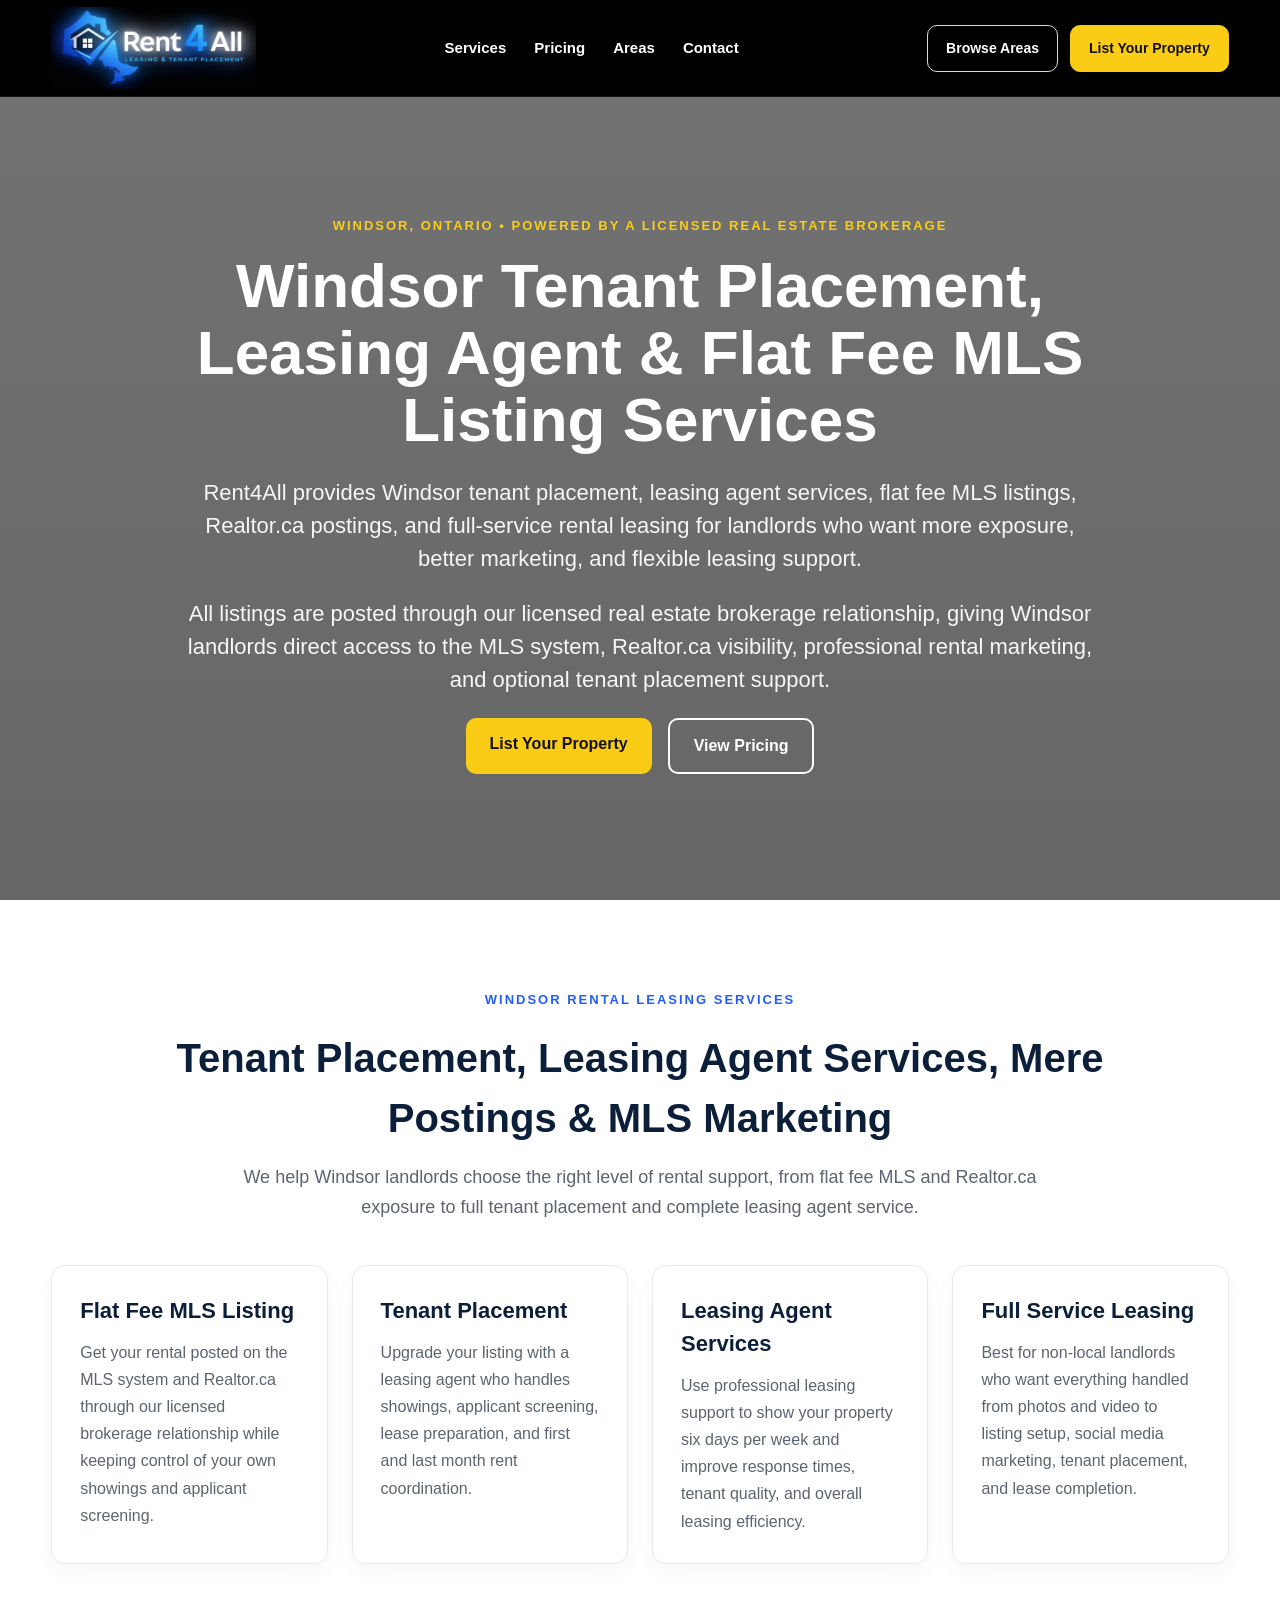
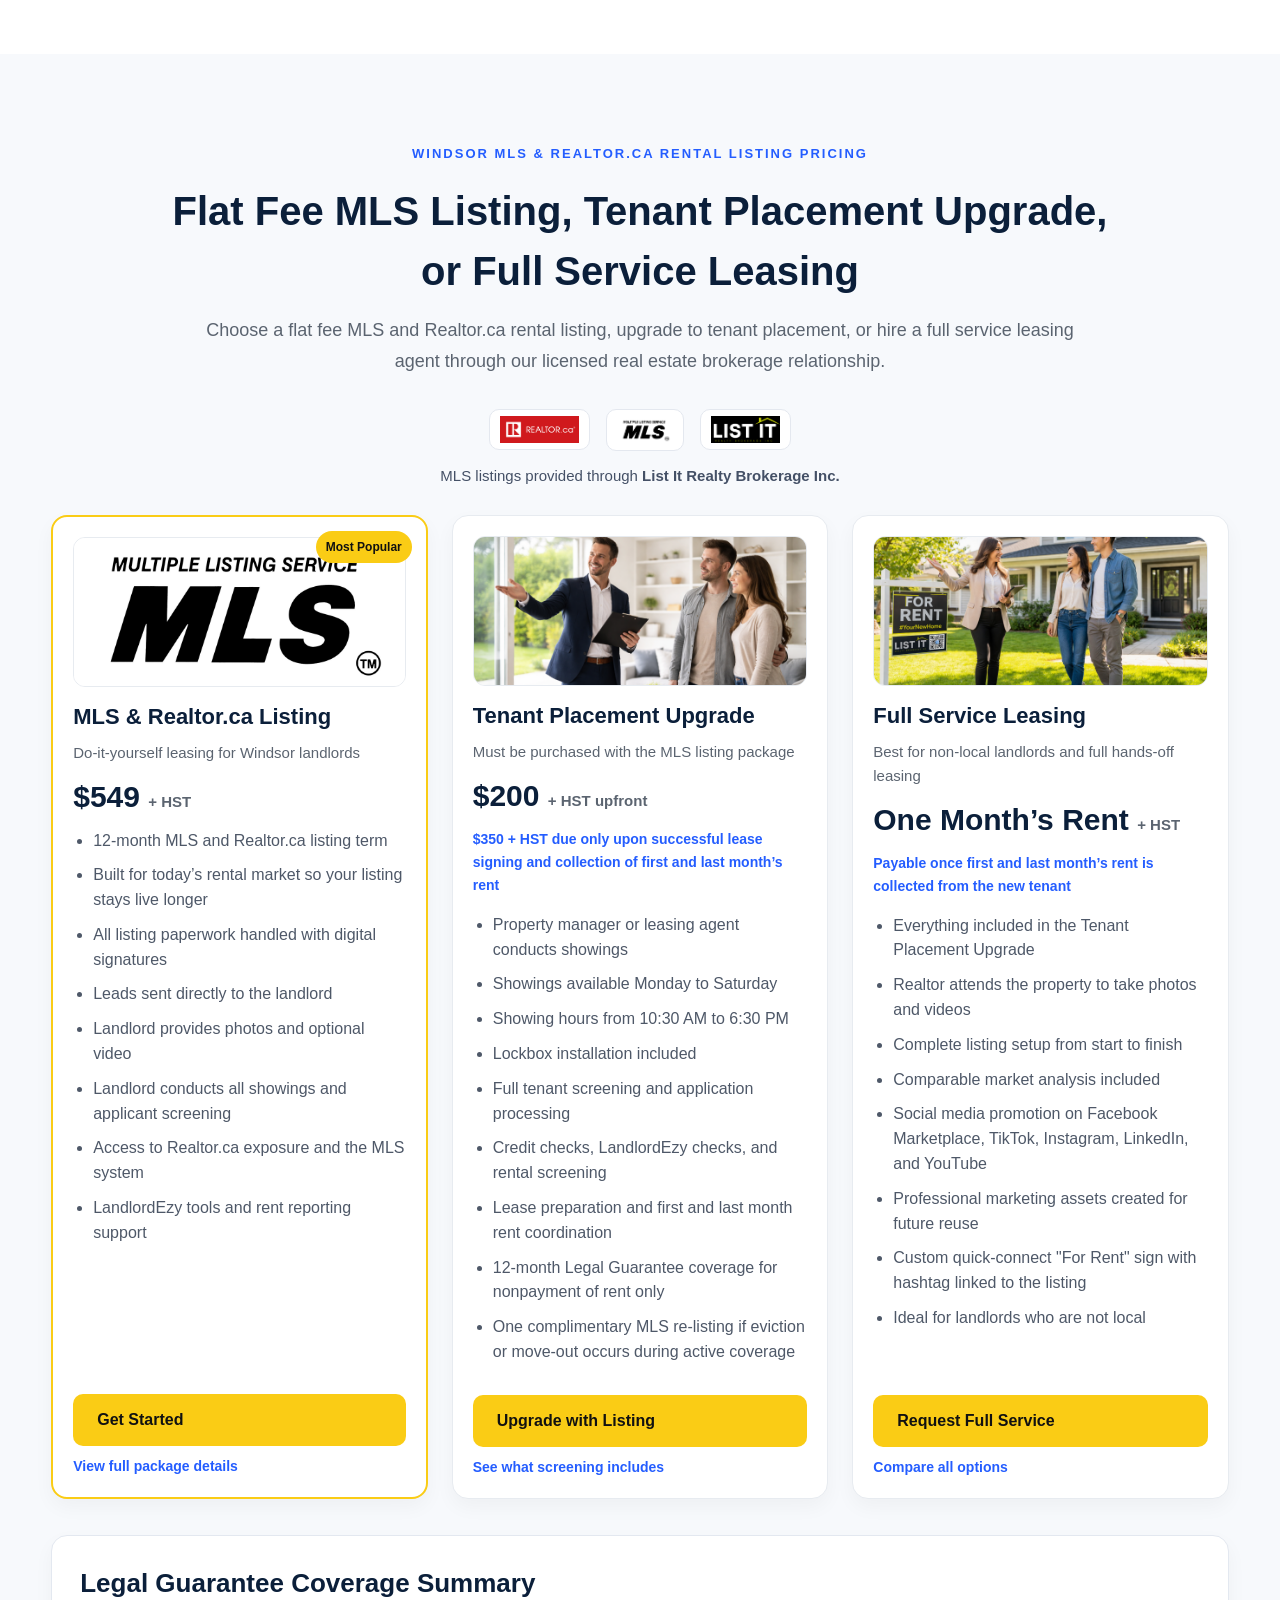
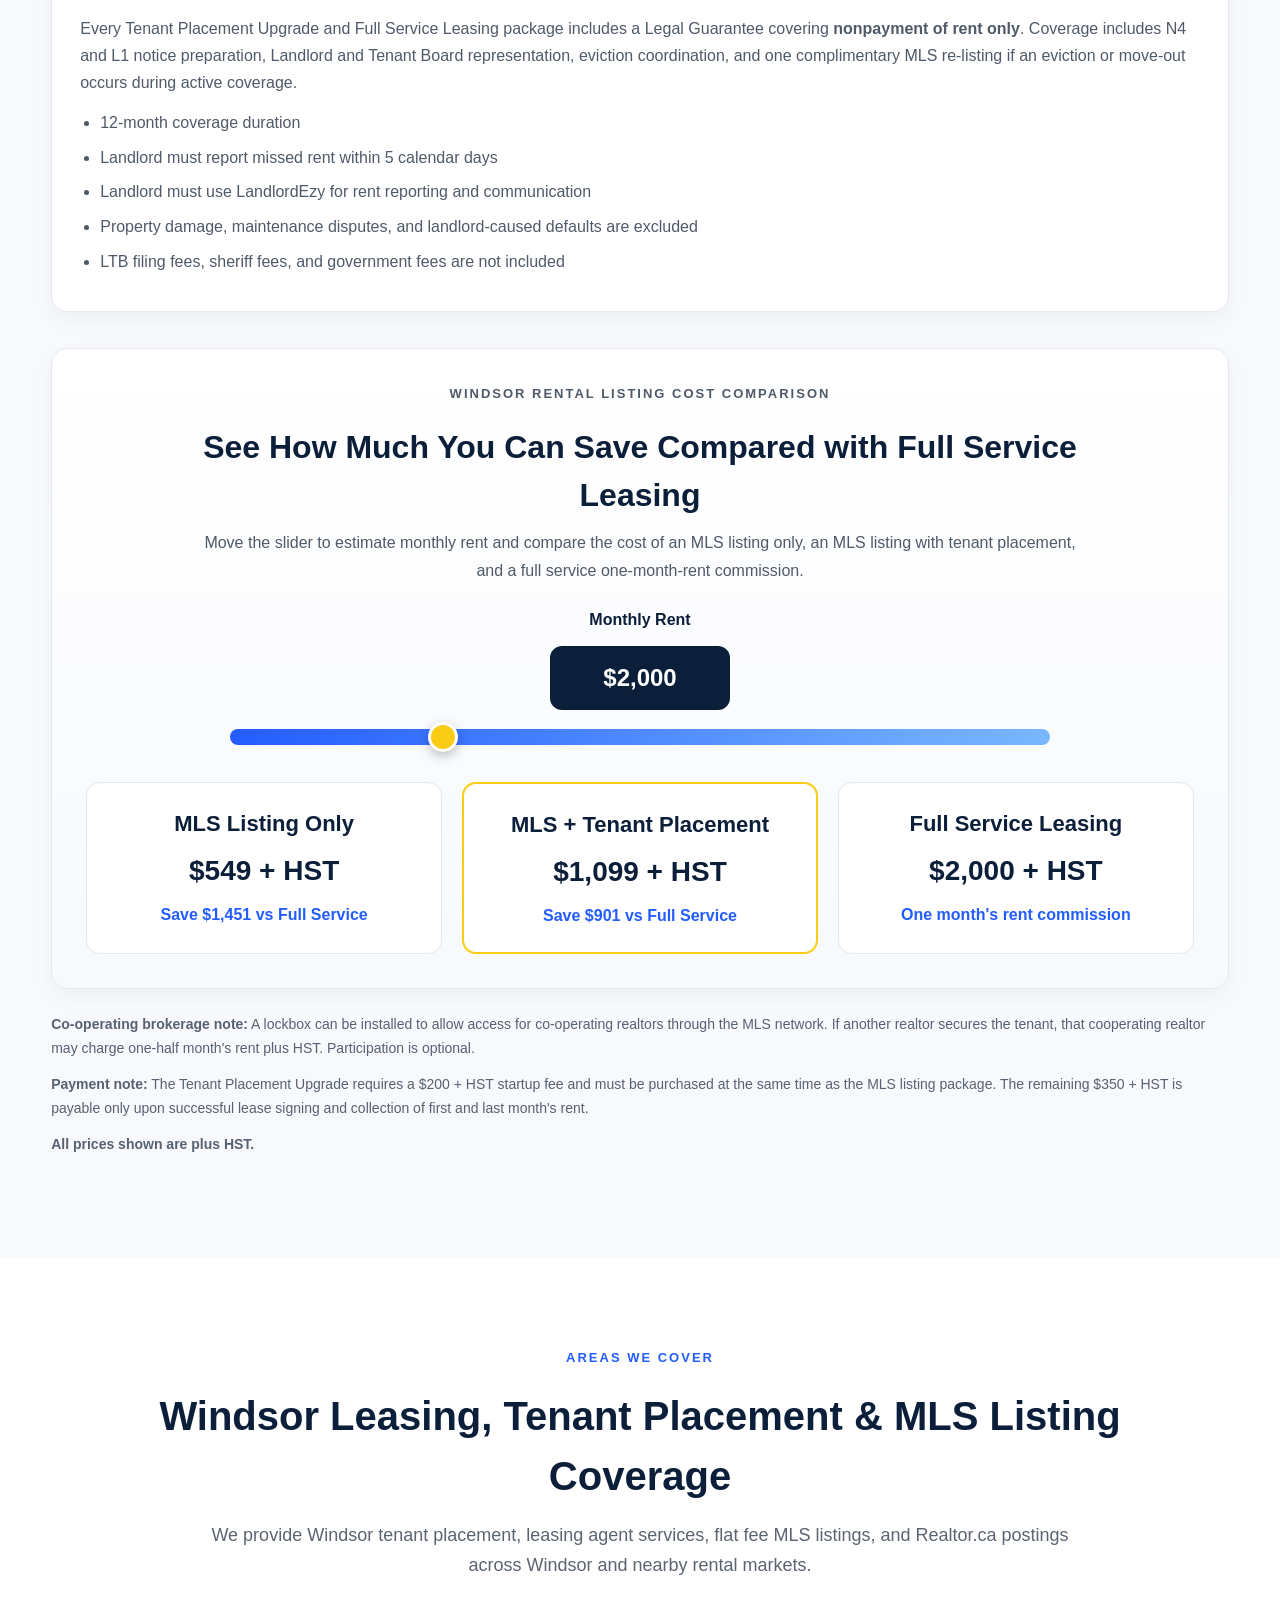
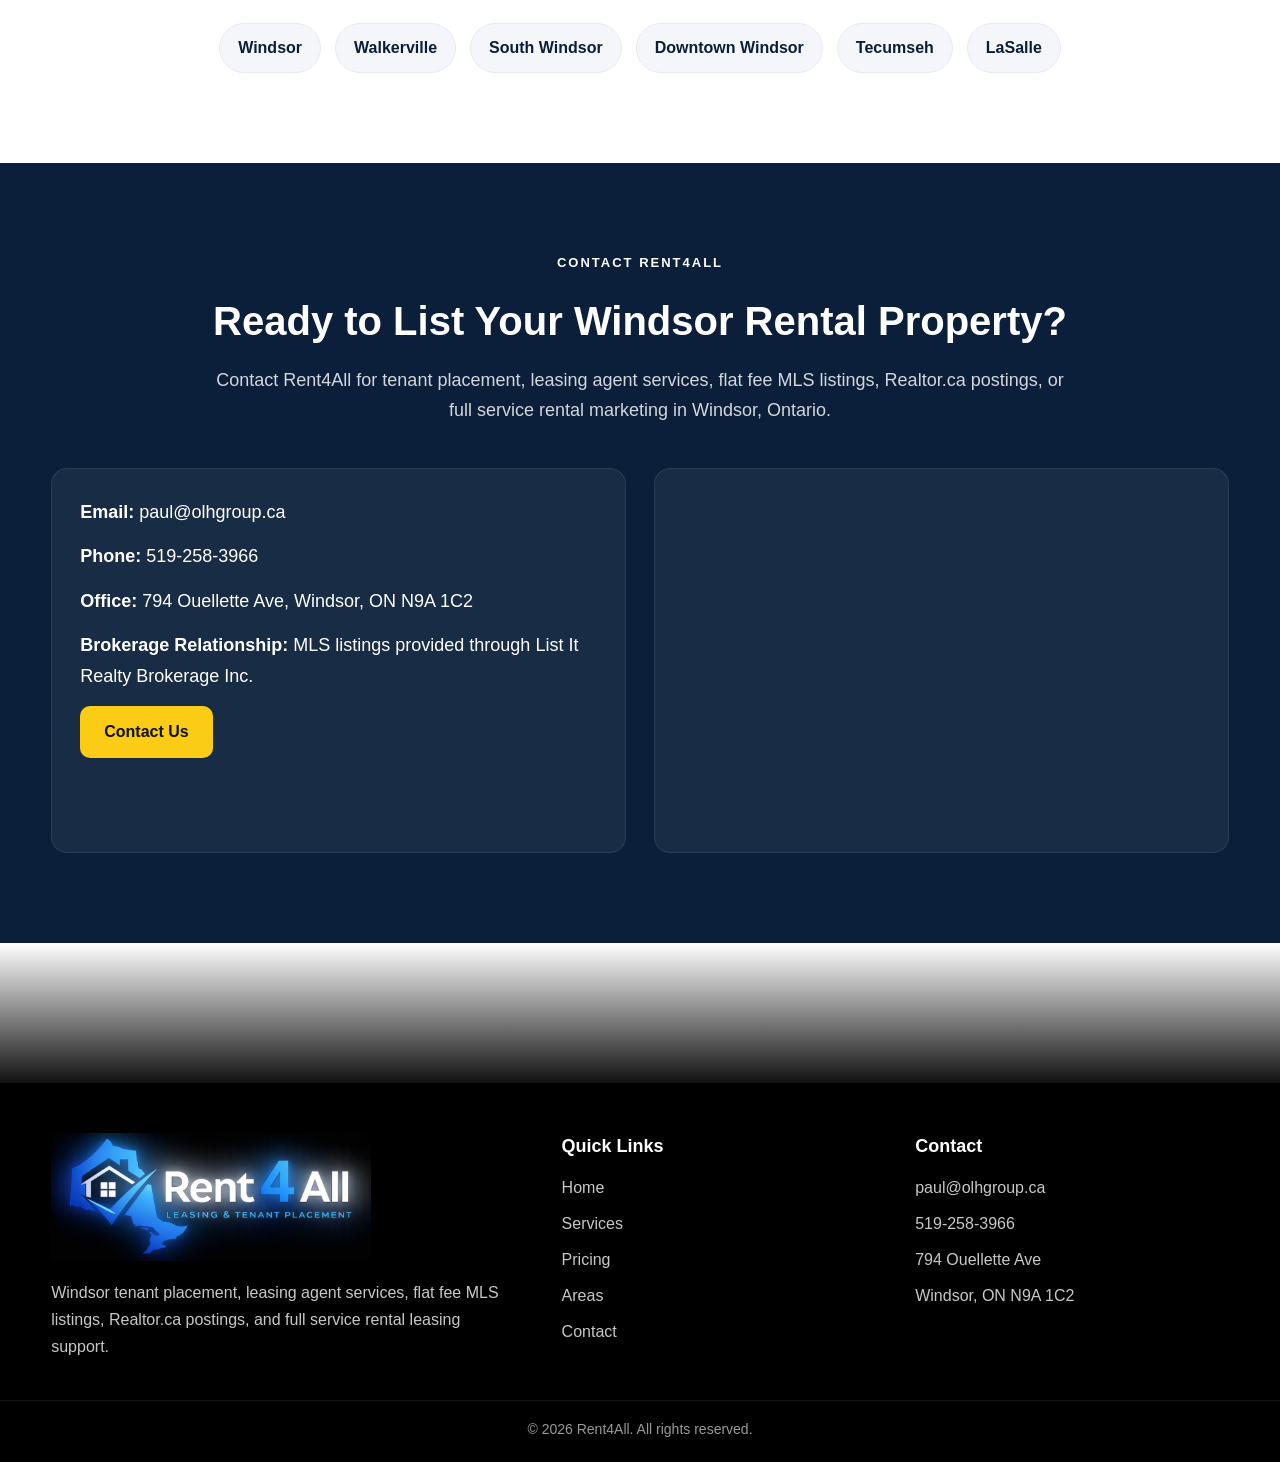
==== index.html @ 8304bcd3 "update entire site SEO and Schema" ====
<!DOCTYPE html>
<html lang="en">
<head>
  <!-- =========================
       PAGE HEAD / SEO
  ========================== -->
  <meta charset="UTF-8">
  <meta name="viewport" content="width=device-width, initial-scale=1.0">

  <title>Windsor Tenant Placement, Leasing Agent & Flat Fee MLS Listings | Rent4All</title>
  <meta name="description" content="Windsor tenant placement, leasing agent services, flat fee MLS listings, Realtor.ca postings, mere postings, and full-service rental leasing through a licensed real estate brokerage relationship.">
  <meta name="keywords" content="Windsor tenant placement, Windsor leasing agent, flat fee MLS listing Windsor, Realtor.ca posting Windsor, mere posting Windsor, Windsor rental listing service, MLS rental listing Windsor, tenant placement services Windsor, leasing services Windsor Ontario">
  <meta name="robots" content="index, follow">
  <meta name="author" content="Rent4All">
  <meta name="geo.region" content="CA-ON">
  <meta name="geo.placename" content="Windsor">
  <meta name="geo.position" content="42.3089;-83.0320">
  <meta name="ICBM" content="42.3089, -83.0320">
  <link rel="canonical" href="https://rent4all.ca/">

  <!-- =========================
       OPEN GRAPH
  ========================== -->
  <meta property="og:title" content="Windsor Tenant Placement, Leasing Agent & Flat Fee MLS Listings | Rent4All">
  <meta property="og:description" content="Flat fee MLS listings, Realtor.ca postings, tenant placement, mere postings, and full-service leasing support in Windsor, Ontario.">
  <meta property="og:type" content="website">
  <meta property="og:url" content="https://rent4all.ca/">
  <meta property="og:image" content="https://rent4all.ca/images/Rent4All-Tenant-Placement-Logo.png">

  <!-- =========================
       TWITTER
  ========================== -->
  <meta name="twitter:card" content="summary_large_image">
  <meta name="twitter:title" content="Windsor Tenant Placement, Leasing Agent & Flat Fee MLS Listings | Rent4All">
  <meta name="twitter:description" content="Windsor MLS listings, Realtor.ca postings, tenant placement, leasing agent services, and full-service rental marketing.">
  <meta name="twitter:image" content="https://rent4all.ca/images/Rent4All-Tenant-Placement-Logo.png">

  <!-- =========================
       SCHEMA / STRUCTURED DATA
  ========================== -->
  <script type="application/ld+json">
  {
    "@context": "https://schema.org",
    "@type": "RealEstateAgent",
    "name": "Rent4All",
    "url": "https://rent4all.ca/",
    "image": "https://rent4all.ca/images/Rent4All-Tenant-Placement-Logo.png",
    "telephone": "+1-519-258-3966",
    "description": "Rent4All provides Windsor tenant placement, leasing agent services, flat fee MLS listings, Realtor.ca postings, mere postings, and full-service leasing support through a licensed real estate brokerage relationship.",
    "address": {
      "@type": "PostalAddress",
      "streetAddress": "794 Ouellette Ave",
      "addressLocality": "Windsor",
      "addressRegion": "ON",
      "postalCode": "N9A 1C2",
      "addressCountry": "CA"
    },
    "areaServed": [
      { "@type": "City", "name": "Windsor" },
      { "@type": "City", "name": "Tecumseh" },
      { "@type": "City", "name": "LaSalle" }
    ],
    "parentOrganization": {
      "@type": "Organization",
      "name": "List It Realty Brokerage Inc."
    }
  }
  </script>

  <!-- =========================
       STYLESHEET
  ========================== -->
  <link rel="stylesheet" href="css/styles.css">
</head>
<body>

  <!-- =========================
       HEADER / NAVIGATION
  ========================== -->
  <header class="site-header" id="siteHeader">
    <div class="container header-inner">

      <!-- LOGO -->
      <a href="index.html" class="site-logo">
        <img src="images/Rent4All-Tenant-Placement-Logo.png" alt="Rent4All Windsor tenant placement and leasing agent services logo">
      </a>

      <!-- DESKTOP NAVIGATION -->
      <nav class="site-nav">
        <a href="#services">Services</a>
        <a href="#pricing">Pricing</a>
        <a href="#areas">Areas</a>
        <a href="#contact">Contact</a>
      </nav>

      <!-- HEADER BUTTONS -->
      <div class="header-actions">
        <a href="#areas" class="header-btn header-btn-outline">Browse Areas</a>
        <a href="#contact" class="header-btn header-btn-primary">List Your Property</a>
      </div>

      <!-- MOBILE MENU BUTTON -->
      <button class="mobile-menu-toggle" id="mobileMenuToggle" aria-label="Open menu" aria-expanded="false">
        <span></span>
        <span></span>
        <span></span>
      </button>
    </div>

    <!-- MOBILE MENU -->
    <div class="mobile-menu" id="mobileMenu">
      <a href="#services">Services</a>
      <a href="#pricing">Pricing</a>
      <a href="#areas">Areas</a>
      <a href="#contact">Contact</a>
      <a href="#areas" class="header-btn header-btn-outline">Browse Areas</a>
      <a href="#contact" class="header-btn header-btn-primary">List Your Property</a>
    </div>
  </header>

  <!-- =========================
       HERO SECTION
  ========================== -->
  <section class="hero" id="hero">
    <div class="hero-overlay">
      <div class="container hero-content fade-in">
        <p class="hero-eyebrow">Windsor, Ontario • Powered by a Licensed Real Estate Brokerage</p>

        <h1>Windsor Tenant Placement, Leasing Agent & Flat Fee MLS Listing Services</h1>

        <p class="hero-text">
          Rent4All provides Windsor tenant placement, leasing agent services, flat fee MLS listings, Realtor.ca postings, and full-service rental leasing for landlords who want more exposure, better marketing, and flexible leasing support.
        </p>

        <p class="hero-text">
          All listings are posted through our licensed real estate brokerage relationship, giving Windsor landlords direct access to the MLS system, Realtor.ca visibility, professional rental marketing, and optional tenant placement support.
        </p>

        <div class="hero-buttons">
          <a href="#contact" class="btn primary">List Your Property</a>
          <a href="#pricing" class="btn secondary">View Pricing</a>
        </div>
      </div>
    </div>
  </section>

  <!-- =========================
       SERVICES SECTION
  ========================== -->
  <section class="section fade-in" id="services">
    <div class="container">
      <div class="section-heading">
        <p class="section-eyebrow section-eyebrow-dark">Windsor Rental Leasing Services</p>
        <h2>Tenant Placement, Leasing Agent Services, Mere Postings & MLS Marketing</h2>
        <p class="section-intro">
          We help Windsor landlords choose the right level of rental support, from flat fee MLS and Realtor.ca exposure to full tenant placement and complete leasing agent service.
        </p>
      </div>

      <div class="services-grid">
        <div class="card">
          <h3>Flat Fee MLS Listing</h3>
          <p>
            Get your rental posted on the MLS system and Realtor.ca through our licensed brokerage relationship while keeping control of your own showings and applicant screening.
          </p>
        </div>

        <div class="card">
          <h3>Tenant Placement</h3>
          <p>
            Upgrade your listing with a leasing agent who handles showings, applicant screening, lease preparation, and first and last month rent coordination.
          </p>
        </div>

        <div class="card">
          <h3>Leasing Agent Services</h3>
          <p>
            Use professional leasing support to show your property six days per week and improve response times, tenant quality, and overall leasing efficiency.
          </p>
        </div>

        <div class="card">
          <h3>Full Service Leasing</h3>
          <p>
            Best for non-local landlords who want everything handled from photos and video to listing setup, social media marketing, tenant placement, and lease completion.
          </p>
        </div>
      </div>
    </div>
  </section>

  <!-- =========================
       PRICING SECTION
  ========================== -->
  <section class="section pricing-section fade-in" id="pricing">
    <div class="container">

      <div class="pricing-header">
        <p class="pricing-eyebrow pricing-eyebrow-blue">Windsor MLS & Realtor.ca Rental Listing Pricing</p>
        <h2>Flat Fee MLS Listing, Tenant Placement Upgrade, or Full Service Leasing</h2>
        <p class="section-intro pricing-intro">
          Choose a flat fee MLS and Realtor.ca rental listing, upgrade to tenant placement, or hire a full service leasing agent through our licensed real estate brokerage relationship.
        </p>
      </div>

      <div class="pricing-trust-logos">
        <img src="images/Tenant-Placement-Windsor-Realtor-Flat-Fee-Listing.png" alt="Realtor.ca logo for Windsor flat fee rental listing services">
        <img src="images/flat-fee-mls-listing-windsor.jpg" alt="MLS multiple listing service logo for Windsor rental listings">
        <img src="images/list-it-realty-brokerage-flat-fee-listing-windsor.png" alt="List It Realty Brokerage Inc logo for Windsor MLS rental listing services">
      </div>

      <div class="brokerage-note">
        MLS listings provided through <strong>List It Realty Brokerage Inc.</strong>
      </div>

      <div class="pricing-grid pricing-grid-3">

        <article class="pricing-card featured-card">
          <div class="pricing-badge">Most Popular</div>

          <div class="pricing-image-wrap">
            <img src="images/flat-fee-mls-listing-windsor.jpg" alt="Flat fee MLS and Realtor.ca listing services in Windsor Ontario" class="pricing-card-image">
          </div>

          <h3>MLS & Realtor.ca Listing</h3>
          <p class="pricing-subtitle">Do-it-yourself leasing for Windsor landlords</p>
          <p class="price">$549 <span>+ HST</span></p>

          <ul class="pricing-features">
            <li>12-month MLS and Realtor.ca listing term</li>
            <li>Built for today’s rental market so your listing stays live longer</li>
            <li>All listing paperwork handled with digital signatures</li>
            <li>Leads sent directly to the landlord</li>
            <li>Landlord provides photos and optional video</li>
            <li>Landlord conducts all showings and applicant screening</li>
            <li>Access to Realtor.ca exposure and the MLS system</li>
            <li>LandlordEzy tools and rent reporting support</li>
          </ul>

          <div class="pricing-card-footer">
            <a href="#contact" class="btn primary">Get Started</a>
            <a href="pricing-details.html" class="text-link">View full package details</a>
          </div>
        </article>

        <article class="pricing-card">
          <div class="pricing-image-wrap">
            <img src="images/tenant-placement-leasing-services-windsor.png" alt="Professional tenant placement and leasing services in Windsor Ontario" class="pricing-card-image">
          </div>

          <h3>Tenant Placement Upgrade</h3>
          <p class="pricing-subtitle">Must be purchased with the MLS listing package</p>
          <p class="price">$200 <span>+ HST upfront</span></p>
          <p class="pricing-payment-note">
            $350 + HST due only upon successful lease signing and collection of first and last month’s rent
          </p>

          <ul class="pricing-features">
            <li>Property manager or leasing agent conducts showings</li>
            <li>Showings available Monday to Saturday</li>
            <li>Showing hours from 10:30 AM to 6:30 PM</li>
            <li>Lockbox installation included</li>
            <li>Full tenant screening and application processing</li>
            <li>Credit checks, LandlordEzy checks, and rental screening</li>
            <li>Lease preparation and first and last month rent coordination</li>
            <li>12-month Legal Guarantee coverage for nonpayment of rent only</li>
            <li>One complimentary MLS re-listing if eviction or move-out occurs during active coverage</li>
          </ul>

          <div class="pricing-card-footer">
            <a href="#contact" class="btn primary">Upgrade with Listing</a>
            <a href="pricing-details.html" class="text-link">See what screening includes</a>
          </div>
        </article>

        <article class="pricing-card">
          <div class="pricing-image-wrap">
            <img src="images/tenant-placement-leasing-services-windsor-ontario.png" alt="Full service leasing agent showing a rental property in Windsor Ontario" class="pricing-card-image">
          </div>

          <h3>Full Service Leasing</h3>
          <p class="pricing-subtitle">Best for non-local landlords and full hands-off leasing</p>
          <p class="price">One Month’s Rent <span>+ HST</span></p>
          <p class="pricing-payment-note">
            Payable once first and last month’s rent is collected from the new tenant
          </p>

          <ul class="pricing-features">
            <li>Everything included in the Tenant Placement Upgrade</li>
            <li>Realtor attends the property to take photos and videos</li>
            <li>Complete listing setup from start to finish</li>
            <li>Comparable market analysis included</li>
            <li>Social media promotion on Facebook Marketplace, TikTok, Instagram, LinkedIn, and YouTube</li>
            <li>Professional marketing assets created for future reuse</li>
            <li>Custom quick-connect "For Rent" sign with hashtag linked to the listing</li>
            <li>Ideal for landlords who are not local</li>
          </ul>

          <div class="pricing-card-footer">
            <a href="#contact" class="btn primary">Request Full Service</a>
            <a href="pricing-details.html" class="text-link">Compare all options</a>
          </div>
        </article>
      </div>

      <div class="legal-guarantee-box">
        <h3>Legal Guarantee Coverage Summary</h3>
        <p>
          Every Tenant Placement Upgrade and Full Service Leasing package includes a Legal Guarantee covering
          <strong>nonpayment of rent only</strong>. Coverage includes N4 and L1 notice preparation, Landlord and Tenant Board representation, eviction coordination, and one complimentary MLS re-listing if an eviction or move-out occurs during active coverage.
        </p>

        <ul class="legal-guarantee-list">
          <li>12-month coverage duration</li>
          <li>Landlord must report missed rent within 5 calendar days</li>
          <li>Landlord must use LandlordEzy for rent reporting and communication</li>
          <li>Property damage, maintenance disputes, and landlord-caused defaults are excluded</li>
          <li>LTB filing fees, sheriff fees, and government fees are not included</li>
        </ul>
      </div>

      <div class="savings-calculator">
        <div class="savings-header">
          <p class="pricing-eyebrow pricing-eyebrow-blue">Windsor Rental Listing Cost Comparison</p>
          <h3>See How Much You Can Save Compared with Full Service Leasing</h3>
          <p>
            Move the slider to estimate monthly rent and compare the cost of an MLS listing only,
            an MLS listing with tenant placement, and a full service one-month-rent commission.
          </p>
        </div>

        <div class="slider-wrap">
          <label for="rentSlider">Monthly Rent</label>
          <div class="rent-display" id="rentDisplay">$2,000</div>
          <input type="range" id="rentSlider" min="1000" max="5000" step="100" value="2000">
        </div>

        <div class="savings-results">
          <div class="savings-box">
            <h4>MLS Listing Only</h4>
            <p class="savings-cost" id="mlsOnlyCost">$549 + HST</p>
            <p class="savings-save" id="mlsOnlySave">Save $1,451 vs Full Service</p>
          </div>

          <div class="savings-box highlight">
            <h4>MLS + Tenant Placement</h4>
            <p class="savings-cost" id="mlsTenantCost">$1,099 + HST</p>
            <p class="savings-save" id="mlsTenantSave">Save $901 vs Full Service</p>
          </div>

          <div class="savings-box">
            <h4>Full Service Leasing</h4>
            <p class="savings-cost" id="fullServiceCost">$2,000 + HST</p>
            <p class="savings-save">One month's rent commission</p>
          </div>
        </div>
      </div>

      <div class="pricing-disclosures">
        <p>
          <strong>Co-operating brokerage note:</strong> A lockbox can be installed to allow access for co-operating realtors through the MLS network. If another realtor secures the tenant, that cooperating realtor may charge one-half month's rent plus HST. Participation is optional.
        </p>
        <p>
          <strong>Payment note:</strong> The Tenant Placement Upgrade requires a $200 + HST startup fee and must be purchased at the same time as the MLS listing package. The remaining $350 + HST is payable only upon successful lease signing and collection of first and last month's rent.
        </p>
        <p><strong>All prices shown are plus HST.</strong></p>
      </div>
    </div>
  </section>

  <!-- =========================
       AREAS SECTION
  ========================== -->
  <section class="section fade-in" id="areas">
    <div class="container">
      <div class="section-heading">
        <p class="section-eyebrow section-eyebrow-dark">Areas We Cover</p>
        <h2>Windsor Leasing, Tenant Placement & MLS Listing Coverage</h2>
        <p class="section-intro">
          We provide Windsor tenant placement, leasing agent services, flat fee MLS listings, and Realtor.ca postings across Windsor and nearby rental markets.
        </p>
      </div>

      <div class="areas-list">
        <span>Windsor</span>
        <span>Walkerville</span>
        <span>South Windsor</span>
        <span>Downtown Windsor</span>
        <span>Tecumseh</span>
        <span>LaSalle</span>
      </div>
    </div>
  </section>

  <!-- =========================
       CONTACT SECTION
  ========================== -->
  <section class="section contact-section fade-in" id="contact">
    <div class="container">
      <div class="section-heading section-heading-light">
        <p class="section-eyebrow">Contact Rent4All</p>
        <h2>Ready to List Your Windsor Rental Property?</h2>
        <p class="section-intro">
          Contact Rent4All for tenant placement, leasing agent services, flat fee MLS listings, Realtor.ca postings, or full service rental marketing in Windsor, Ontario.
        </p>
      </div>

      <div class="contact-grid">
        <div class="contact-box">
          <p><strong>Email:</strong> <a href="mailto:paul@olhgroup.ca">paul@olhgroup.ca</a></p>
          <p><strong>Phone:</strong> <a href="tel:5192583966">519-258-3966</a></p>
          <p><strong>Office:</strong> 794 Ouellette Ave, Windsor, ON N9A 1C2</p>
          <p><strong>Brokerage Relationship:</strong> MLS listings provided through List It Realty Brokerage Inc.</p>
          <a href="mailto:paul@olhgroup.ca" class="btn primary">Contact Us</a>
        </div>

        <div class="map-box">
          <iframe
            src="https://www.google.com/maps?q=794+Ouellette+Ave+Windsor+ON+N9A+1C2&output=embed"
            width="100%"
            height="320"
            style="border:0;"
            allowfullscreen=""
            loading="lazy"
            referrerpolicy="no-referrer-when-downgrade"
            title="Rent4All office map - 794 Ouellette Ave Windsor Ontario">
          </iframe>
        </div>
      </div>
    </div>
  </section>

  <!-- =========================
       FOOTER FADE TRANSITION
  ========================== -->
  <section class="footer-fade"></section>

  <!-- =========================
       FOOTER
  ========================== -->
  <footer class="site-footer">
    <div class="container footer-inner">
      <div class="footer-brand">
        <img src="images/Rent4All-Tenant-Placement-Logo.png" alt="Rent4All Windsor tenant placement and leasing services logo" class="footer-logo">
        <p class="footer-tagline">
          Windsor tenant placement, leasing agent services, flat fee MLS listings, Realtor.ca postings, and full service rental leasing support.
        </p>
      </div>

      <div class="footer-links">
        <h3>Quick Links</h3>
        <a href="#hero">Home</a>
        <a href="#services">Services</a>
        <a href="#pricing">Pricing</a>
        <a href="#areas">Areas</a>
        <a href="#contact">Contact</a>
      </div>

      <div class="footer-contact">
        <h3>Contact</h3>
        <p><a href="mailto:paul@olhgroup.ca">paul@olhgroup.ca</a></p>
        <p><a href="tel:5192583966">519-258-3966</a></p>
        <p>794 Ouellette Ave</p>
        <p>Windsor, ON N9A 1C2</p>
      </div>
    </div>

    <div class="footer-bottom">
      <p>© 2026 Rent4All. All rights reserved.</p>
    </div>
  </footer>

  <!-- =========================
       JAVASCRIPT
  ========================== -->
  <script src="js/script.js"></script>
</body>
</html>
---- css/styles.css ----
/* =========================
   RESET
========================== */
* {
  margin: 0;
  padding: 0;
  box-sizing: border-box;
}

/* =========================
   BASE
========================== */
html {
  scroll-behavior: smooth;
}

body {
  font-family: Arial, sans-serif;
  color: #0b1f3a;
  background: #ffffff;
  line-height: 1.5;
}

img {
  max-width: 100%;
  display: block;
}

a {
  text-decoration: none;
}

.container {
  width: 92%;
  max-width: 1200px;
  margin: 0 auto;
}

/* =========================
   HEADER / NAVIGATION
========================== */
.site-header {
  position: fixed;
  top: 0;
  left: 0;
  width: 100%;
  z-index: 1000;
  background: #000000;
  border-bottom: 1px solid rgba(255, 255, 255, 0.08);
  transition: all 0.3s ease;
}

.site-header.scrolled {
  background: #000000;
}

.header-inner {
  display: flex;
  align-items: center;
  justify-content: space-between;
  min-height: 96px;
  gap: 24px;
}

.site-logo img {
  height: 82px;
  width: auto;
}

.site-nav {
  display: flex;
  align-items: center;
  gap: 28px;
}

.site-nav a {
  color: #ffffff;
  font-size: 15px;
  font-weight: 600;
  transition: color 0.3s ease;
}

.site-nav a:hover {
  color: #facc15;
}

.header-actions {
  display: flex;
  align-items: center;
  gap: 12px;
}

.header-btn {
  padding: 12px 18px;
  border-radius: 10px;
  font-size: 14px;
  font-weight: 700;
  transition: all 0.3s ease;
  display: inline-flex;
  align-items: center;
  justify-content: center;
}

.header-btn-outline {
  border: 1.5px solid rgba(255, 255, 255, 0.85);
  color: #ffffff;
  background: transparent;
}

.header-btn-outline:hover {
  background: rgba(255, 255, 255, 0.12);
}

.header-btn-primary {
  background: #facc15;
  color: #111111;
  border: 1.5px solid #facc15;
}

.header-btn-primary:hover {
  background: #eab308;
  border-color: #eab308;
}

.mobile-menu-toggle {
  display: none;
  background: none;
  border: none;
  cursor: pointer;
}

.mobile-menu-toggle span {
  display: block;
  width: 26px;
  height: 3px;
  background: #ffffff;
  margin: 5px 0;
  border-radius: 2px;
  transition: all 0.3s ease;
}

.mobile-menu {
  display: none;
  flex-direction: column;
  gap: 16px;
  padding: 0 4% 24px;
  background: rgba(0, 0, 0, 0.98);
  box-shadow: 0 12px 24px rgba(0, 0, 0, 0.25);
}

.mobile-menu a {
  color: #ffffff;
  font-weight: 600;
}

.mobile-menu.active {
  display: flex;
}

/* =========================
   HERO SECTION
========================== */
.hero {
  min-height: 100vh;
  background:
    linear-gradient(rgba(0, 0, 0, 0.55), rgba(0, 0, 0, 0.60)),
    url('../images/windsor-property-management-hero.jpg');
  background-size: cover;
  background-position: center;
  background-repeat: no-repeat;
  display: flex;
  align-items: center;
  justify-content: center;
}

.hero-overlay {
  width: 100%;
  text-align: center;
  color: #ffffff;
  padding: 180px 20px 90px;
}

.hero-content {
  max-width: 1000px;
  margin: 0 auto;
}

.hero-eyebrow,
.section-eyebrow,
.pricing-eyebrow {
  text-transform: uppercase;
  letter-spacing: 2px;
  font-size: 13px;
  font-weight: 700;
  margin-bottom: 18px;
}

.hero-eyebrow {
  color: #facc15;
}

.section-eyebrow-dark {
  color: #245dff;
}

.pricing-eyebrow-blue {
  color: #245dff;
}

.hero-content h1 {
  font-size: 62px;
  line-height: 1.08;
  margin-bottom: 22px;
  font-weight: 800;
}

.hero-text {
  font-size: 22px;
  max-width: 920px;
  margin: 0 auto 22px;
  color: rgba(255, 255, 255, 0.94);
}

.hero-buttons {
  display: flex;
  gap: 16px;
  justify-content: center;
  flex-wrap: wrap;
  margin-top: 20px;
}

.btn {
  padding: 14px 24px;
  border-radius: 10px;
  font-size: 16px;
  font-weight: 700;
  transition: all 0.3s ease;
  display: inline-block;
}

.btn.primary {
  background: #facc15;
  color: #111111;
}

.btn.primary:hover {
  background: #eab308;
}

.btn.secondary {
  background: transparent;
  border: 2px solid #ffffff;
  color: #ffffff;
}

.btn.secondary:hover {
  background: rgba(255, 255, 255, 0.12);
}

/* =========================
   GENERAL SECTIONS
========================== */
.section {
  padding: 90px 0;
}

.section-heading {
  text-align: center;
  max-width: 980px;
  margin: 0 auto 42px;
}

.section-heading-light h2,
.section-heading-light .section-intro,
.section-heading-light .section-eyebrow {
  color: #ffffff;
}

.section h2 {
  text-align: center;
  font-size: 40px;
  margin-bottom: 14px;
}

.section-intro {
  text-align: center;
  max-width: 860px;
  margin: 0 auto;
  color: #5b6470;
  font-size: 18px;
  line-height: 1.7;
}

/* =========================
   SERVICES SECTION
========================== */
.services-grid {
  display: grid;
  grid-template-columns: repeat(4, 1fr);
  gap: 24px;
}

.card {
  background: #ffffff;
  border: 1px solid #e7ebf0;
  border-radius: 14px;
  padding: 28px;
  box-shadow: 0 8px 20px rgba(0, 0, 0, 0.04);
  transition: transform 0.3s ease, box-shadow 0.3s ease;
}

.card:hover {
  transform: translateY(-4px);
  box-shadow: 0 14px 28px rgba(0, 0, 0, 0.08);
}

.card h3 {
  font-size: 22px;
  margin-bottom: 12px;
}

.card p {
  color: #5b6470;
  line-height: 1.7;
}

/* =========================
   PRICING SECTION
========================== */
.pricing-section {
  background: #f7f9fc;
}

.pricing-header {
  text-align: center;
  max-width: 980px;
  margin: 0 auto 32px;
}

.pricing-intro {
  max-width: 900px;
  margin: 0 auto;
}

.pricing-trust-logos {
  display: flex;
  justify-content: center;
  align-items: center;
  gap: 16px;
  flex-wrap: wrap;
  margin: 0 auto 14px;
}

.pricing-trust-logos img {
  max-height: 42px;
  width: auto;
  max-width: 160px;
  object-fit: contain;
  background: #ffffff;
  border-radius: 10px;
  padding: 6px 10px;
  border: 1px solid #e4e8ef;
}

.brokerage-note {
  text-align: center;
  margin-bottom: 28px;
  color: #445066;
  font-size: 15px;
}

.pricing-grid {
  display: grid;
  gap: 24px;
}

.pricing-grid-3 {
  grid-template-columns: repeat(3, 1fr);
  align-items: stretch;
}

.pricing-card {
  background: #ffffff;
  border: 1px solid #e7ebf0;
  border-radius: 16px;
  padding: 20px;
  box-shadow: 0 8px 20px rgba(0, 0, 0, 0.04);
  display: flex;
  flex-direction: column;
  position: relative;
  transition: transform 0.3s ease, box-shadow 0.3s ease;
}

.pricing-card:hover {
  transform: translateY(-4px);
  box-shadow: 0 14px 28px rgba(0, 0, 0, 0.08);
}

.featured-card {
  border: 2px solid #facc15;
}

.pricing-badge {
  position: absolute;
  top: 14px;
  right: 14px;
  background: #facc15;
  color: #111111;
  font-size: 12px;
  font-weight: 800;
  padding: 7px 10px;
  border-radius: 999px;
  z-index: 2;
}

.pricing-image-wrap {
  width: 100%;
  height: 150px;
  overflow: hidden;
  border-radius: 12px;
  background: #f7f9fc;
  border: 1px solid #e7ebf0;
  margin-bottom: 16px;
}

.pricing-card-image {
  width: 100%;
  height: 100%;
  object-fit: cover;
}

.pricing-card h3 {
  font-size: 22px;
  line-height: 1.25;
  margin-bottom: 10px;
  color: #0b1f3a;
}

.pricing-subtitle {
  color: #5b6470;
  font-size: 15px;
  margin-bottom: 14px;
  line-height: 1.6;
}

.price {
  font-size: 30px;
  line-height: 1.2;
  font-weight: 800;
  color: #0b1f3a;
  margin-bottom: 14px;
}

.price span {
  font-size: 15px;
  font-weight: 600;
  color: #5b6470;
}

.pricing-payment-note {
  color: #245dff;
  font-size: 14px;
  line-height: 1.65;
  margin-bottom: 16px;
  font-weight: 600;
}

.pricing-features {
  padding-left: 20px;
  margin-bottom: 20px;
}

.pricing-features li {
  margin-bottom: 10px;
  color: #4e5868;
  line-height: 1.55;
}

.pricing-card-footer {
  margin-top: auto;
  display: flex;
  flex-direction: column;
  gap: 10px;
}

.text-link {
  font-size: 14px;
  font-weight: 700;
  color: #245dff;
}

.text-link:hover {
  color: #0b1f3a;
}

.legal-guarantee-box {
  margin-top: 36px;
  background: #ffffff;
  border: 1px solid #e3e8f0;
  border-radius: 16px;
  padding: 28px;
  box-shadow: 0 8px 20px rgba(0, 0, 0, 0.04);
}

.legal-guarantee-box h3 {
  font-size: 26px;
  margin-bottom: 12px;
  color: #0b1f3a;
}

.legal-guarantee-box p {
  color: #4f5a69;
  line-height: 1.7;
  margin-bottom: 14px;
}

.legal-guarantee-list {
  padding-left: 20px;
}

.legal-guarantee-list li {
  margin-bottom: 9px;
  color: #4f5a69;
  line-height: 1.6;
}

.savings-calculator {
  margin-top: 36px;
  background: linear-gradient(180deg, #ffffff 0%, #f7f9fc 100%);
  border: 1px solid #e3e8f0;
  border-radius: 16px;
  padding: 34px;
  box-shadow: 0 8px 20px rgba(0, 0, 0, 0.04);
}

.savings-header {
  text-align: center;
  max-width: 900px;
  margin: 0 auto 24px;
}

.savings-header h3 {
  font-size: 32px;
  margin-bottom: 10px;
  color: #0b1f3a;
}

.savings-header p {
  color: #4f5a69;
  line-height: 1.7;
}

.slider-wrap {
  max-width: 820px;
  margin: 0 auto 30px;
  text-align: center;
}

.slider-wrap label {
  display: block;
  font-size: 16px;
  font-weight: 800;
  margin-bottom: 14px;
  color: #0b1f3a;
}

.rent-display {
  display: inline-block;
  min-width: 180px;
  text-align: center;
  background: #0b1f3a;
  color: #ffffff;
  padding: 14px 18px;
  border-radius: 12px;
  font-weight: 800;
  font-size: 24px;
  margin-bottom: 18px;
}

#rentSlider {
  -webkit-appearance: none;
  appearance: none;
  width: 100%;
  height: 16px;
  border-radius: 999px;
  background: linear-gradient(to right, #245dff 0%, #79b7ff 100%);
  outline: none;
  cursor: pointer;
}

#rentSlider::-webkit-slider-thumb {
  -webkit-appearance: none;
  appearance: none;
  width: 30px;
  height: 30px;
  border-radius: 50%;
  background: #facc15;
  border: 3px solid #ffffff;
  box-shadow: 0 4px 12px rgba(0, 0, 0, 0.25);
  cursor: pointer;
}

#rentSlider::-moz-range-thumb {
  width: 30px;
  height: 30px;
  border-radius: 50%;
  background: #facc15;
  border: 3px solid #ffffff;
  box-shadow: 0 4px 12px rgba(0, 0, 0, 0.25);
  cursor: pointer;
}

.savings-results {
  display: grid;
  grid-template-columns: repeat(3, 1fr);
  gap: 20px;
}

.savings-box {
  background: #ffffff;
  border: 1px solid #e3e8f0;
  border-radius: 14px;
  padding: 24px;
  text-align: center;
}

.savings-box.highlight {
  border: 2px solid #facc15;
}

.savings-box h4 {
  font-size: 22px;
  margin-bottom: 10px;
  color: #0b1f3a;
}

.savings-cost {
  font-size: 28px;
  font-weight: 800;
  color: #0b1f3a;
  margin-bottom: 10px;
}

.savings-save {
  color: #245dff;
  font-weight: 700;
  line-height: 1.6;
}

.pricing-disclosures {
  margin-top: 24px;
  font-size: 14px;
  color: #576172;
  line-height: 1.7;
}

.pricing-disclosures p {
  margin-bottom: 12px;
}

/* =========================
   AREAS SECTION
========================== */
.areas-list {
  display: flex;
  flex-wrap: wrap;
  justify-content: center;
  gap: 14px;
}

.areas-list span {
  background: #f4f6f9;
  border: 1px solid #e7ebf0;
  padding: 12px 18px;
  border-radius: 999px;
  font-weight: 600;
}

/* =========================
   CONTACT SECTION
========================== */
.contact-section {
  background: #0b1f3a;
  color: #ffffff;
}

.contact-section .section-intro {
  color: rgba(255, 255, 255, 0.82);
}

.contact-grid {
  display: grid;
  grid-template-columns: 1fr 1fr;
  gap: 28px;
  align-items: stretch;
  margin-top: 36px;
}

.contact-box,
.map-box {
  background: rgba(255, 255, 255, 0.06);
  border: 1px solid rgba(255, 255, 255, 0.08);
  border-radius: 16px;
  padding: 28px;
}

.contact-box p {
  font-size: 18px;
  margin-bottom: 14px;
  line-height: 1.7;
}

.contact-box a {
  color: inherit;
}

.map-box iframe {
  width: 100%;
  height: 100%;
  min-height: 320px;
  border-radius: 12px;
}

/* =========================
   FOOTER FADE
========================== */
.footer-fade {
  height: 140px;
  background: linear-gradient(to bottom, #ffffff 0%, #111111 100%);
}

/* =========================
   FOOTER
========================== */
.site-footer {
  background: #000000;
  color: #ffffff;
  padding: 50px 0 0;
}

.footer-inner {
  display: grid;
  grid-template-columns: 1.5fr 1fr 1fr;
  gap: 40px;
  align-items: start;
}

.footer-brand {
  max-width: 460px;
}

.footer-logo {
  width: 320px;
  max-width: 100%;
  height: auto;
  margin-bottom: 18px;
}

.footer-tagline {
  color: rgba(255, 255, 255, 0.78);
  font-size: 16px;
  line-height: 1.7;
}

.footer-links h3,
.footer-contact h3 {
  font-size: 18px;
  margin-bottom: 16px;
  color: #ffffff;
}

.footer-links a,
.footer-contact a,
.footer-contact p {
  display: block;
  color: rgba(255, 255, 255, 0.78);
  margin-bottom: 12px;
  transition: color 0.3s ease;
}

.footer-links a:hover,
.footer-contact a:hover {
  color: #facc15;
}

.footer-bottom {
  margin-top: 40px;
  padding: 18px 0 22px;
  border-top: 1px solid rgba(255, 255, 255, 0.08);
  text-align: center;
}

.footer-bottom p {
  color: rgba(255, 255, 255, 0.6);
  font-size: 14px;
}

/* =========================
   FADE IN ANIMATION
========================== */
.fade-in {
  opacity: 0;
  transform: translateY(35px);
  transition: opacity 0.8s ease, transform 0.8s ease;
}

.fade-in.visible {
  opacity: 1;
  transform: translateY(0);
}

/* =========================
   RESPONSIVE
========================== */
@media (max-width: 1100px) {
  .pricing-grid-3,
  .savings-results,
  .contact-grid {
    grid-template-columns: 1fr;
  }

  .services-grid,
  .footer-inner {
    grid-template-columns: 1fr 1fr;
  }
}

@media (max-width: 1024px) {
  .site-nav,
  .header-actions {
    display: none;
  }

  .mobile-menu-toggle {
    display: block;
  }

  .hero-content h1 {
    font-size: 50px;
  }

  .hero-text {
    font-size: 20px;
  }

  .site-logo img {
    height: 72px;
  }
}

@media (max-width: 768px) {
  .hero {
    min-height: 90vh;
  }

  .hero-overlay {
    padding: 150px 20px 60px;
  }

  .hero-content h1 {
    font-size: 38px;
  }

  .hero-text {
    font-size: 18px;
  }

  .services-grid,
  .pricing-grid,
  .footer-inner {
    grid-template-columns: 1fr;
  }

  .section {
    padding: 65px 0;
  }

  .section h2 {
    font-size: 30px;
  }

  .site-logo img {
    height: 64px;
  }

  .header-inner {
    min-height: 88px;
  }

  .footer-logo {
    width: 260px;
  }

  .pricing-trust-logos img {
    max-height: 38px;
    max-width: 150px;
  }

  .pricing-image-wrap {
    height: 190px;
  }

  .legal-guarantee-box,
  .savings-calculator,
  .contact-box,
  .map-box {
    padding: 22px;
  }

  .savings-header h3 {
    font-size: 24px;
  }

  .rent-display {
    width: 100%;
    min-width: 0;
  }

  .map-box iframe {
    min-height: 260px;
  }
}
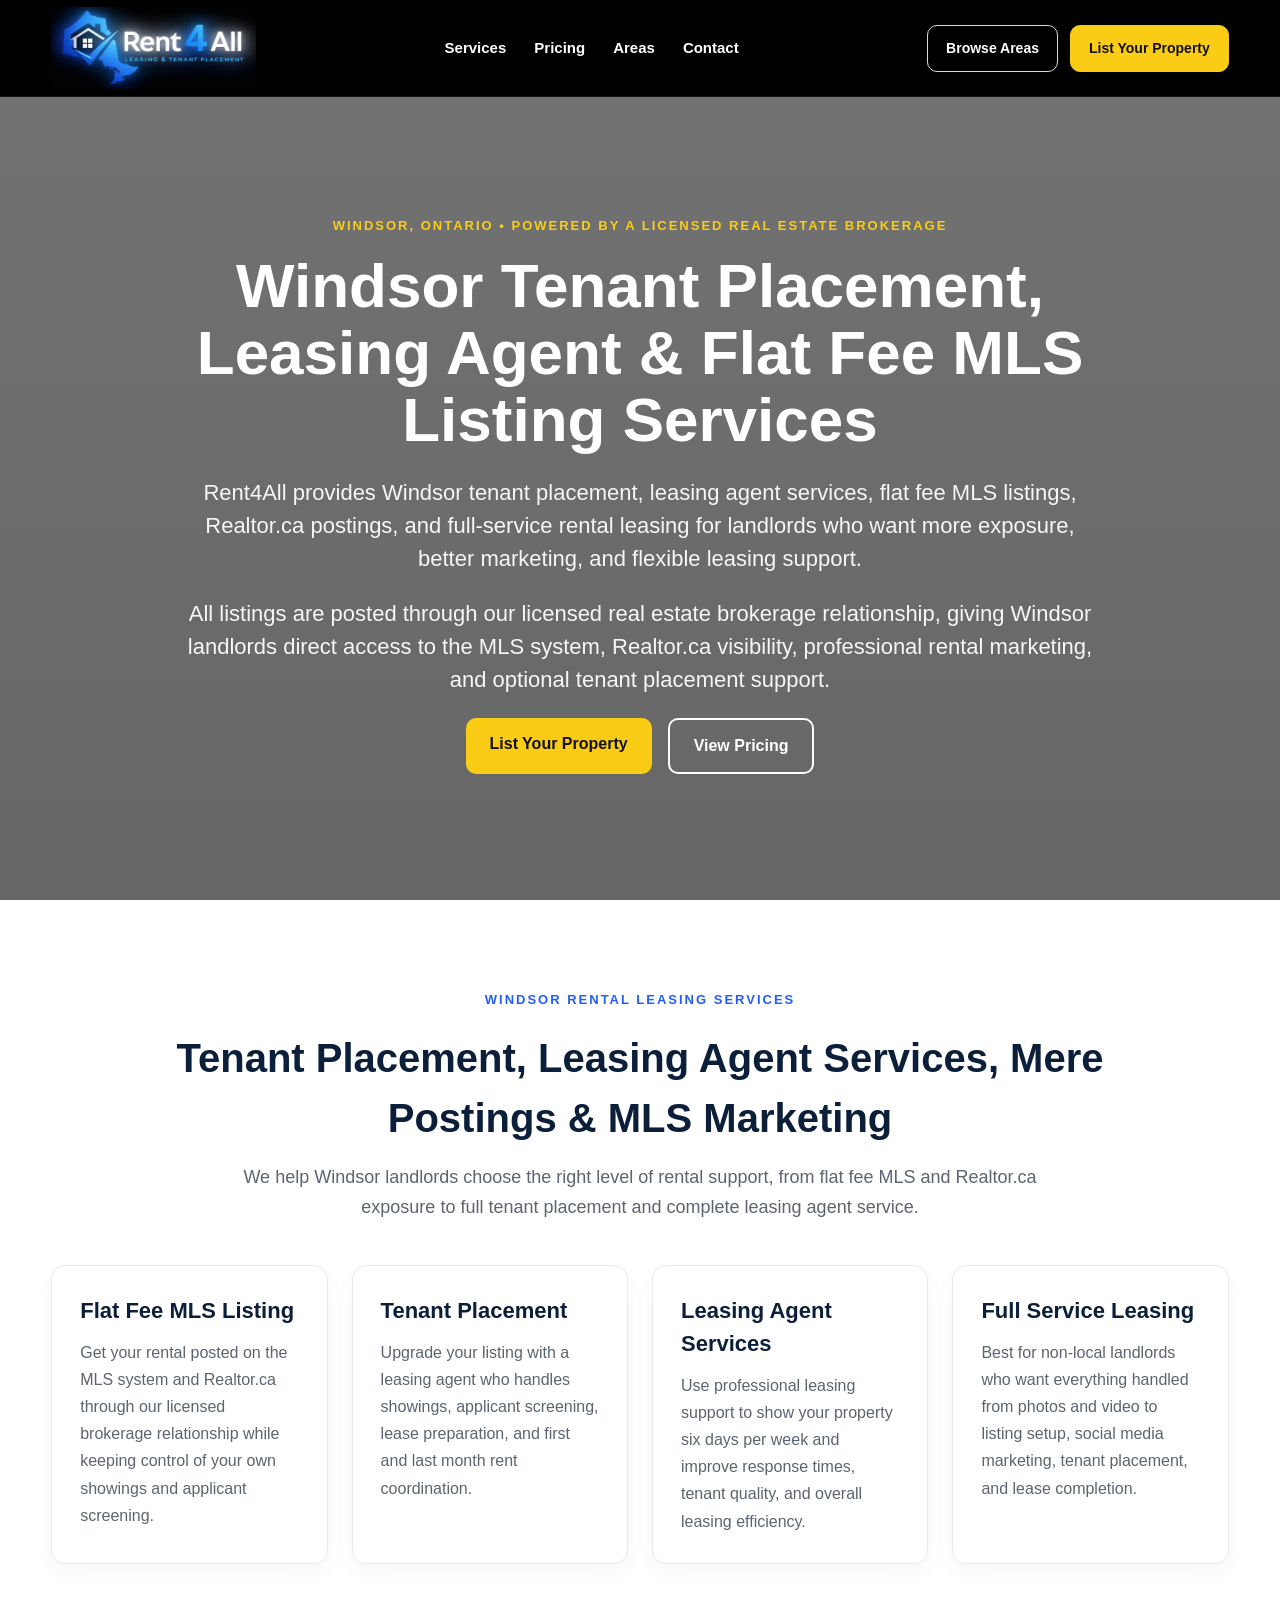
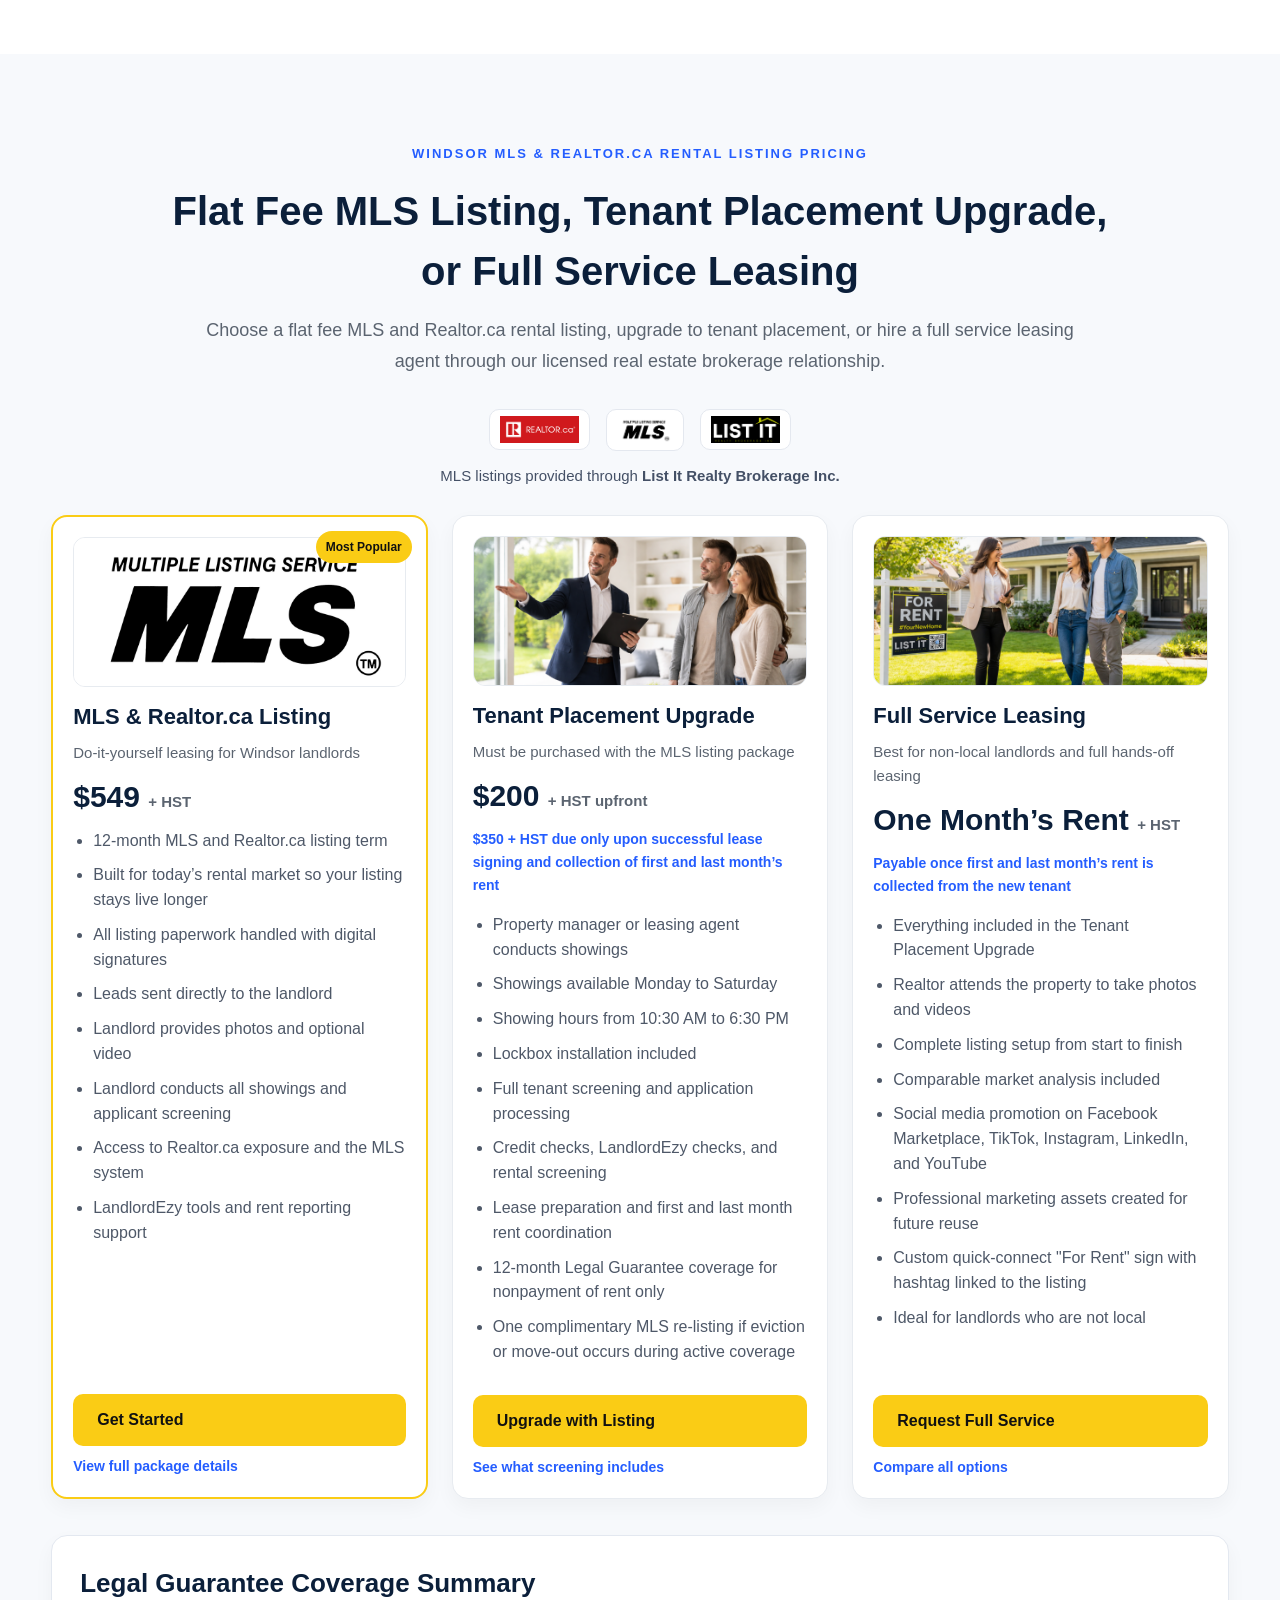
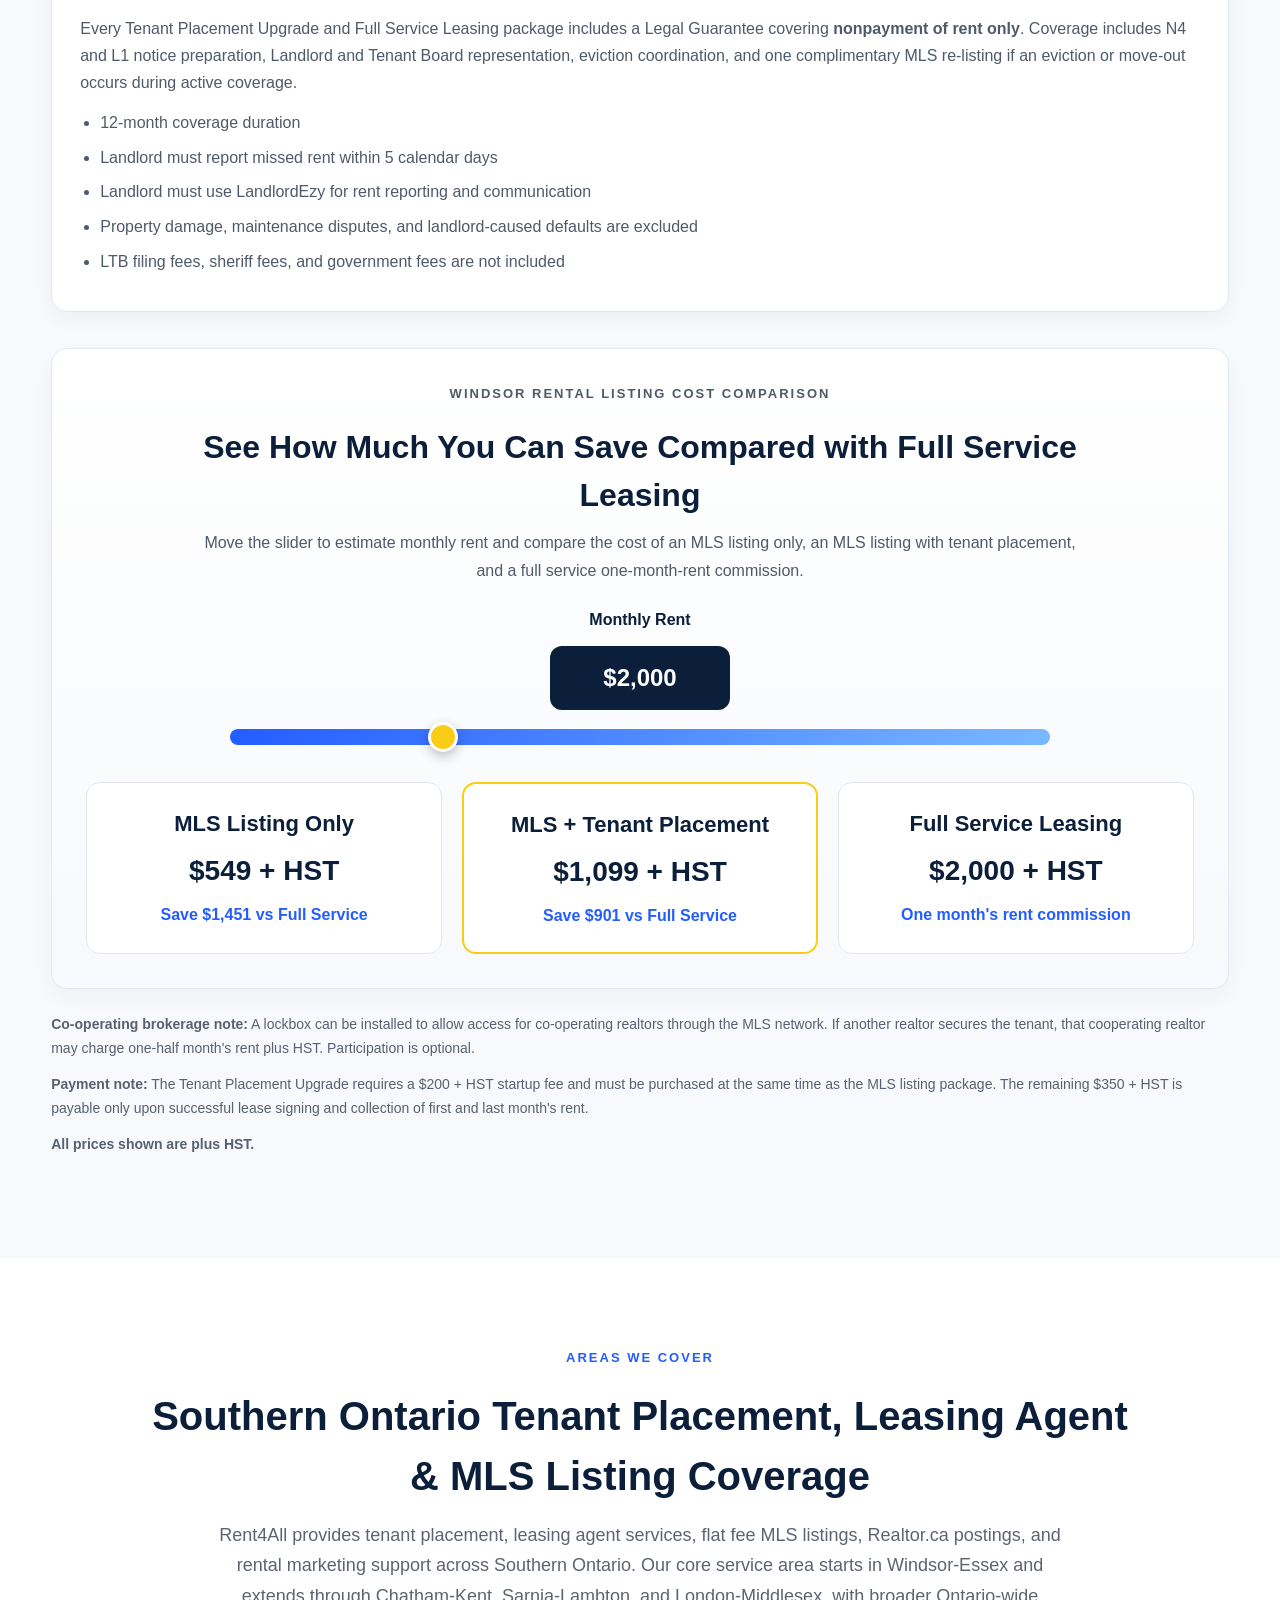
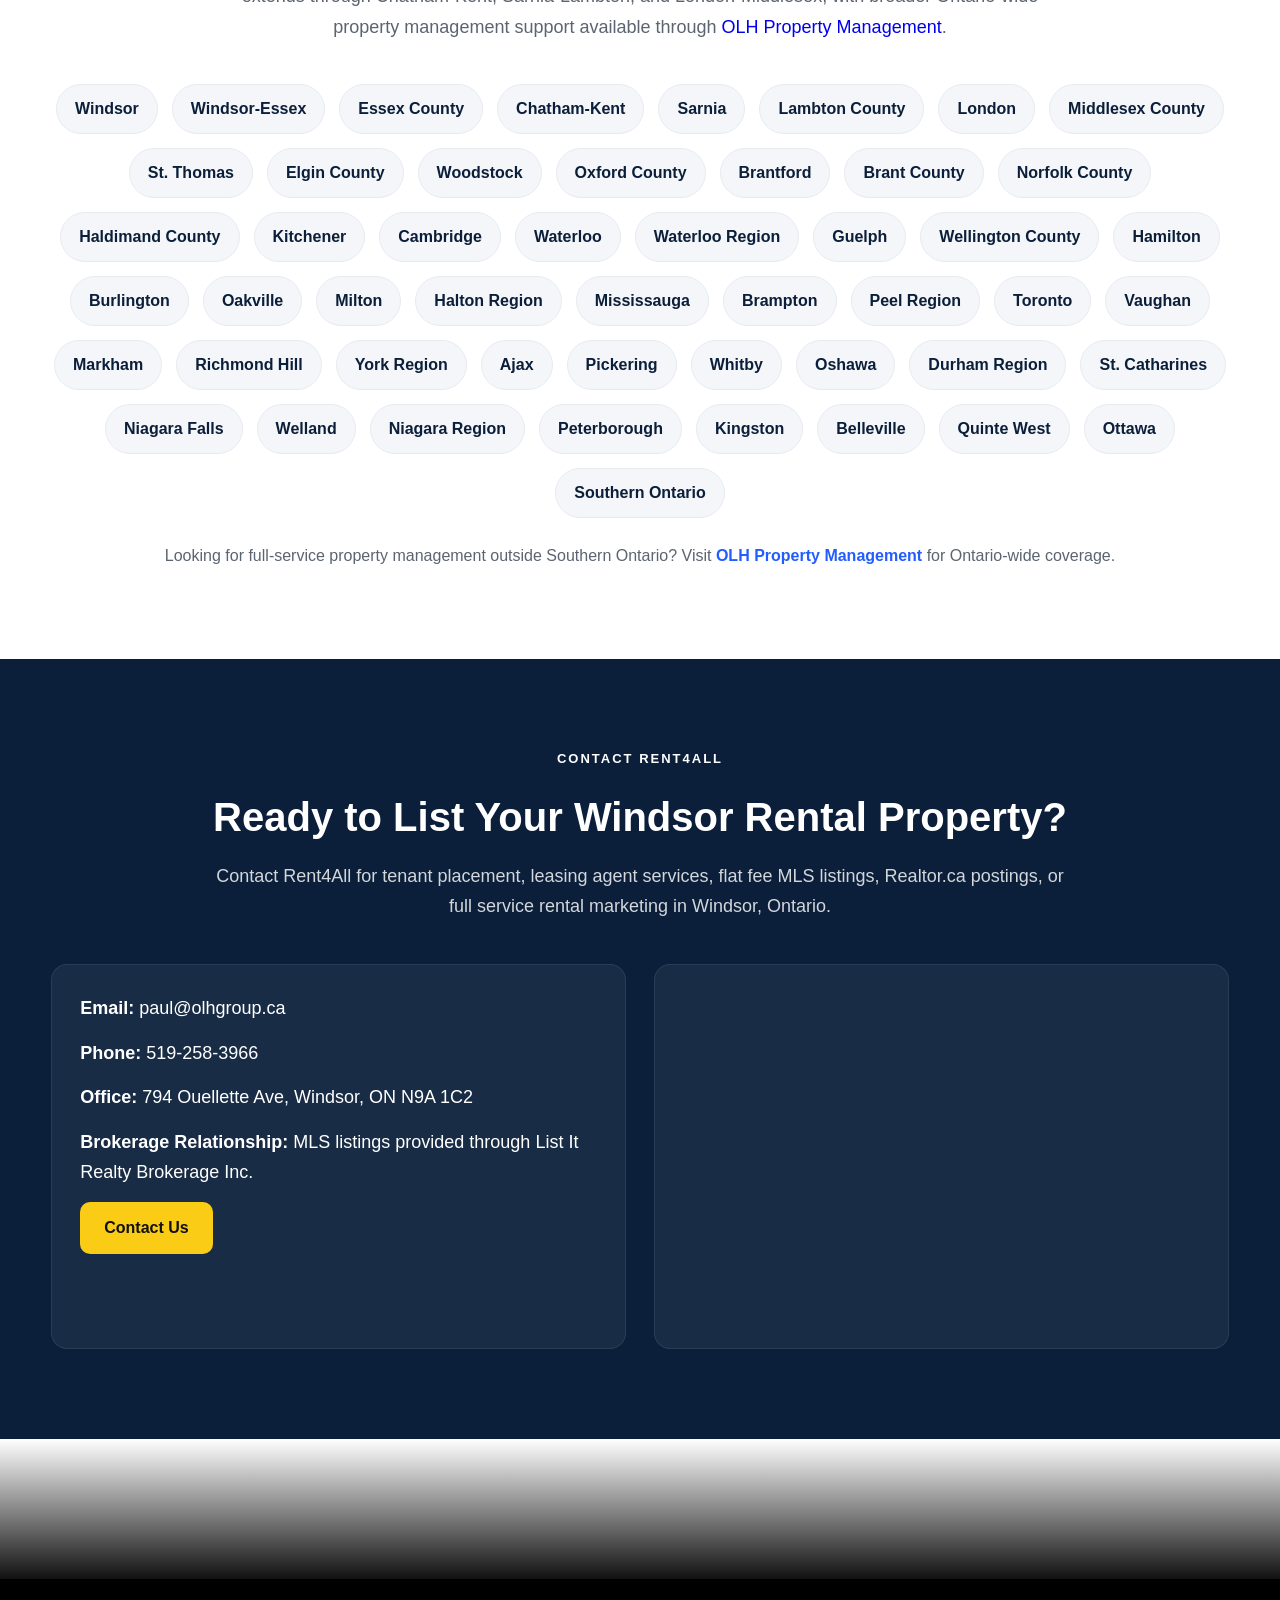
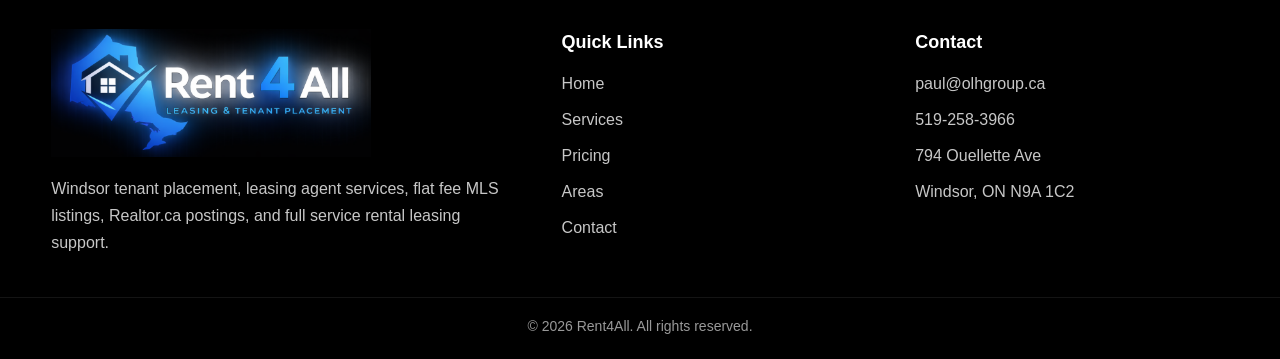
==== commit 36882eae: "updated areas" ====
--- a/index.html
+++ b/index.html
@@ -369,28 +369,80 @@
   </section>
 
   <!-- =========================
-       AREAS SECTION
-  ========================== -->
-  <section class="section fade-in" id="areas">
-    <div class="container">
-      <div class="section-heading">
-        <p class="section-eyebrow section-eyebrow-dark">Areas We Cover</p>
-        <h2>Windsor Leasing, Tenant Placement & MLS Listing Coverage</h2>
-        <p class="section-intro">
-          We provide Windsor tenant placement, leasing agent services, flat fee MLS listings, and Realtor.ca postings across Windsor and nearby rental markets.
-        </p>
-      </div>
-
-      <div class="areas-list">
-        <span>Windsor</span>
-        <span>Walkerville</span>
-        <span>South Windsor</span>
-        <span>Downtown Windsor</span>
-        <span>Tecumseh</span>
-        <span>LaSalle</span>
-      </div>
-    </div>
-  </section>
+     AREAS SECTION
+========================== -->
+<section class="section fade-in" id="areas">
+  <div class="container">
+    <div class="section-heading">
+      <p class="section-eyebrow section-eyebrow-dark">Areas We Cover</p>
+      <h2>Southern Ontario Tenant Placement, Leasing Agent & MLS Listing Coverage</h2>
+      <p class="section-intro">
+        Rent4All provides tenant placement, leasing agent services, flat fee MLS listings, Realtor.ca postings, and rental marketing support across Southern Ontario. Our core service area starts in Windsor-Essex and extends through Chatham-Kent, Sarnia-Lambton, and London-Middlesex, with broader Ontario-wide property management support available through <a href="https://olhgroup.ca/" target="_blank" rel="noopener">OLH Property Management</a>.
+      </p>
+    </div>
+
+    <div class="areas-list">
+      <span>Windsor</span>
+      <span>Windsor-Essex</span>
+      <span>Essex County</span>
+      <span>Chatham-Kent</span>
+      <span>Sarnia</span>
+      <span>Lambton County</span>
+      <span>London</span>
+      <span>Middlesex County</span>
+      <span>St. Thomas</span>
+      <span>Elgin County</span>
+      <span>Woodstock</span>
+      <span>Oxford County</span>
+      <span>Brantford</span>
+      <span>Brant County</span>
+      <span>Norfolk County</span>
+      <span>Haldimand County</span>
+      <span>Kitchener</span>
+      <span>Cambridge</span>
+      <span>Waterloo</span>
+      <span>Waterloo Region</span>
+      <span>Guelph</span>
+      <span>Wellington County</span>
+      <span>Hamilton</span>
+      <span>Burlington</span>
+      <span>Oakville</span>
+      <span>Milton</span>
+      <span>Halton Region</span>
+      <span>Mississauga</span>
+      <span>Brampton</span>
+      <span>Peel Region</span>
+      <span>Toronto</span>
+      <span>Vaughan</span>
+      <span>Markham</span>
+      <span>Richmond Hill</span>
+      <span>York Region</span>
+      <span>Ajax</span>
+      <span>Pickering</span>
+      <span>Whitby</span>
+      <span>Oshawa</span>
+      <span>Durham Region</span>
+      <span>St. Catharines</span>
+      <span>Niagara Falls</span>
+      <span>Welland</span>
+      <span>Niagara Region</span>
+      <span>Peterborough</span>
+      <span>Kingston</span>
+      <span>Belleville</span>
+      <span>Quinte West</span>
+      <span>Ottawa</span>
+      <span>Southern Ontario</span>
+    </div>
+
+    <div class="areas-note">
+      <p>
+        Looking for full-service property management outside Southern Ontario? Visit
+        <a href="https://olhgroup.ca/" target="_blank" rel="noopener">OLH Property Management</a>
+        for Ontario-wide coverage.
+      </p>
+    </div>
+  </div>
+</section>
 
   <!-- =========================
        CONTACT SECTION
--- a/css/styles.css
+++ b/css/styles.css
@@ -675,6 +675,28 @@
   border-radius: 999px;
   font-weight: 600;
 }
+/* =========================
+   AREAS NOTE
+========================== */
+.areas-note {
+  margin-top: 24px;
+  text-align: center;
+}
+
+.areas-note p {
+  color: #5b6470;
+  font-size: 16px;
+  line-height: 1.7;
+}
+
+.areas-note a {
+  color: #245dff;
+  font-weight: 700;
+}
+
+.areas-note a:hover {
+  color: #0b1f3a;
+}
 
 /* =========================
    CONTACT SECTION
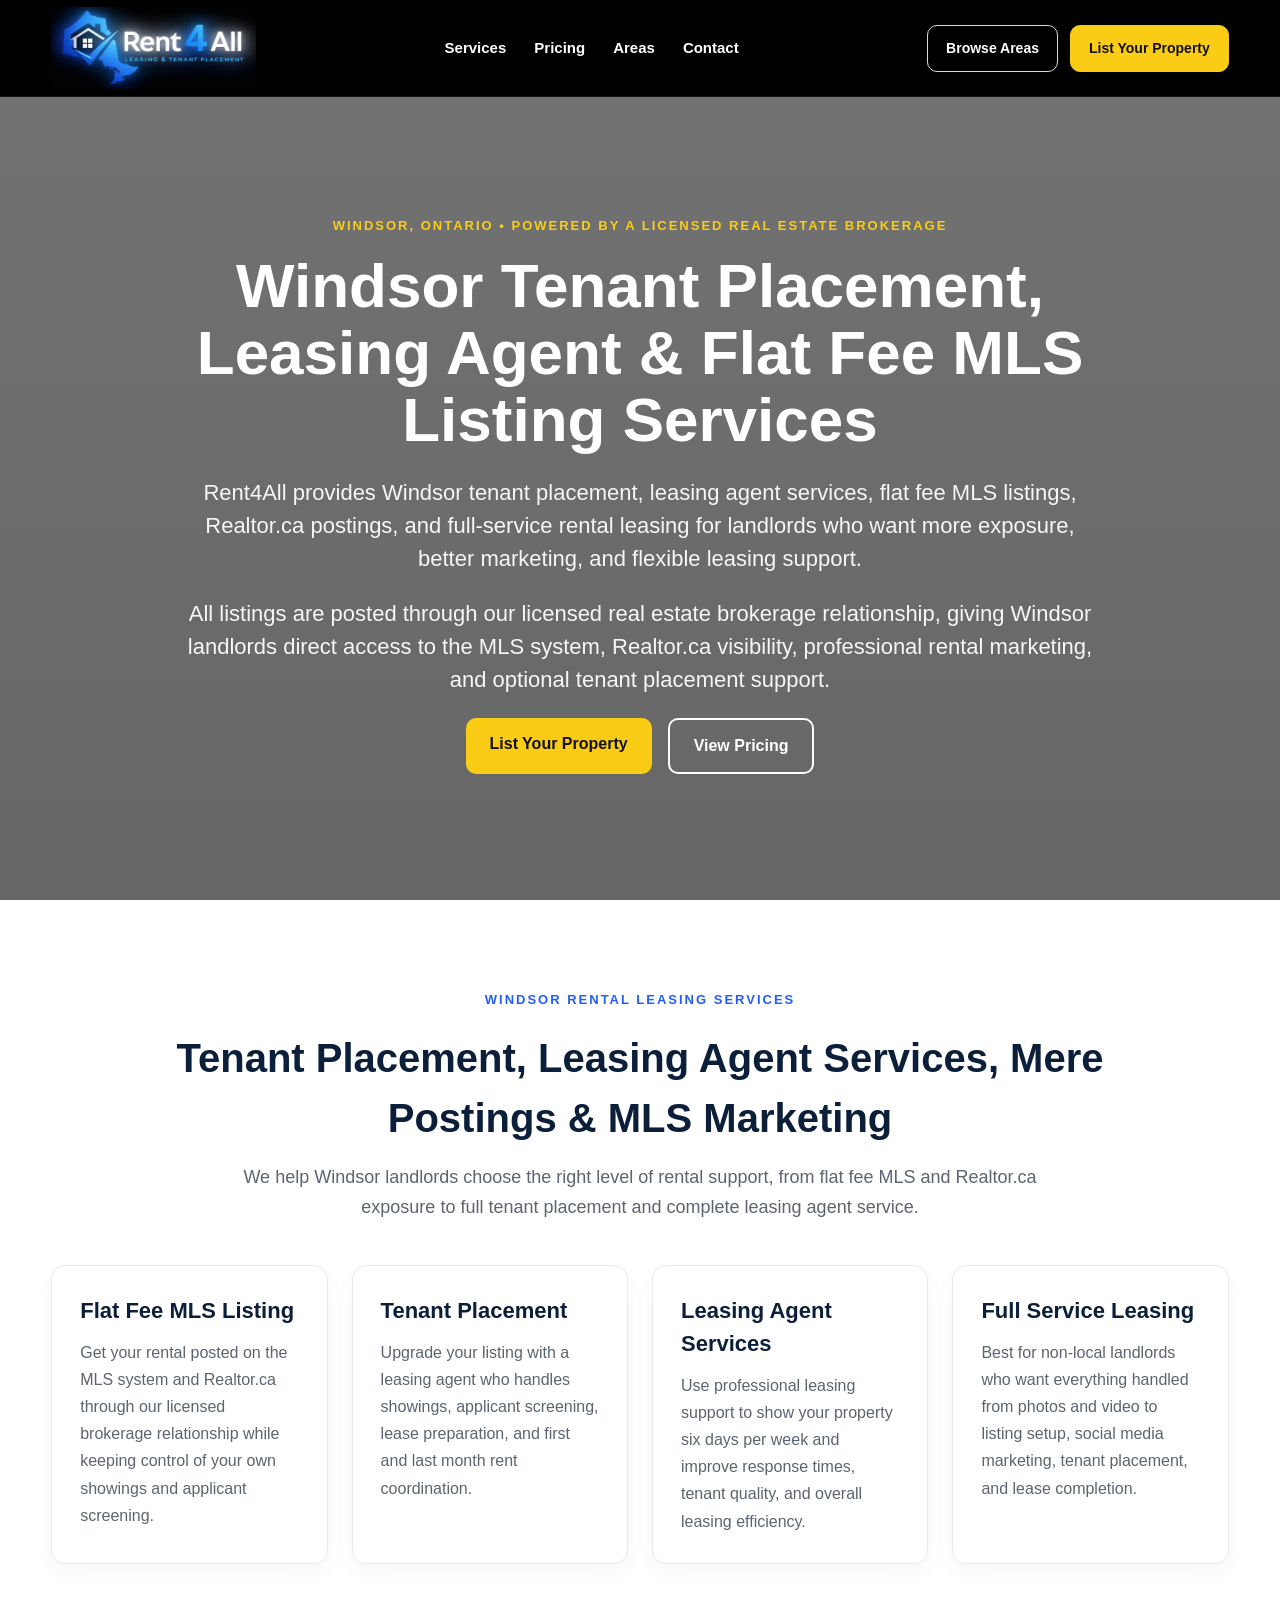
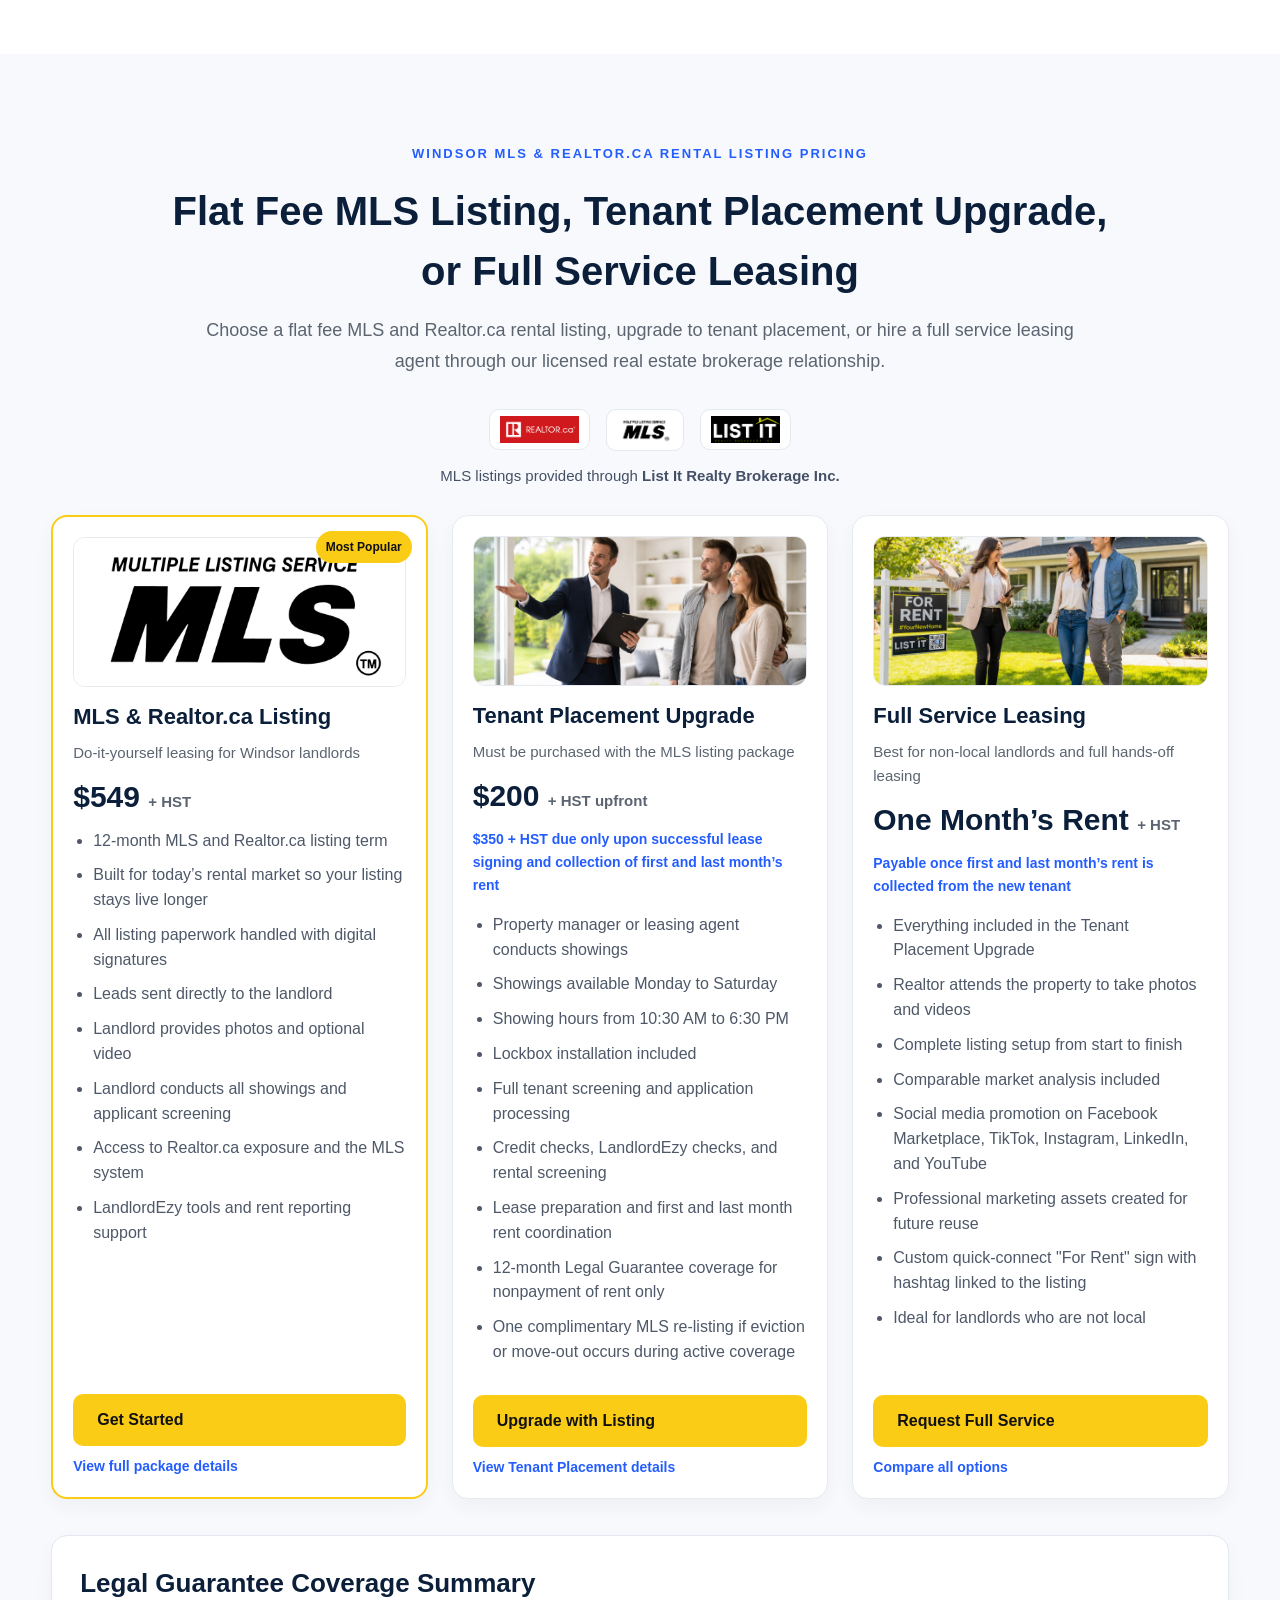
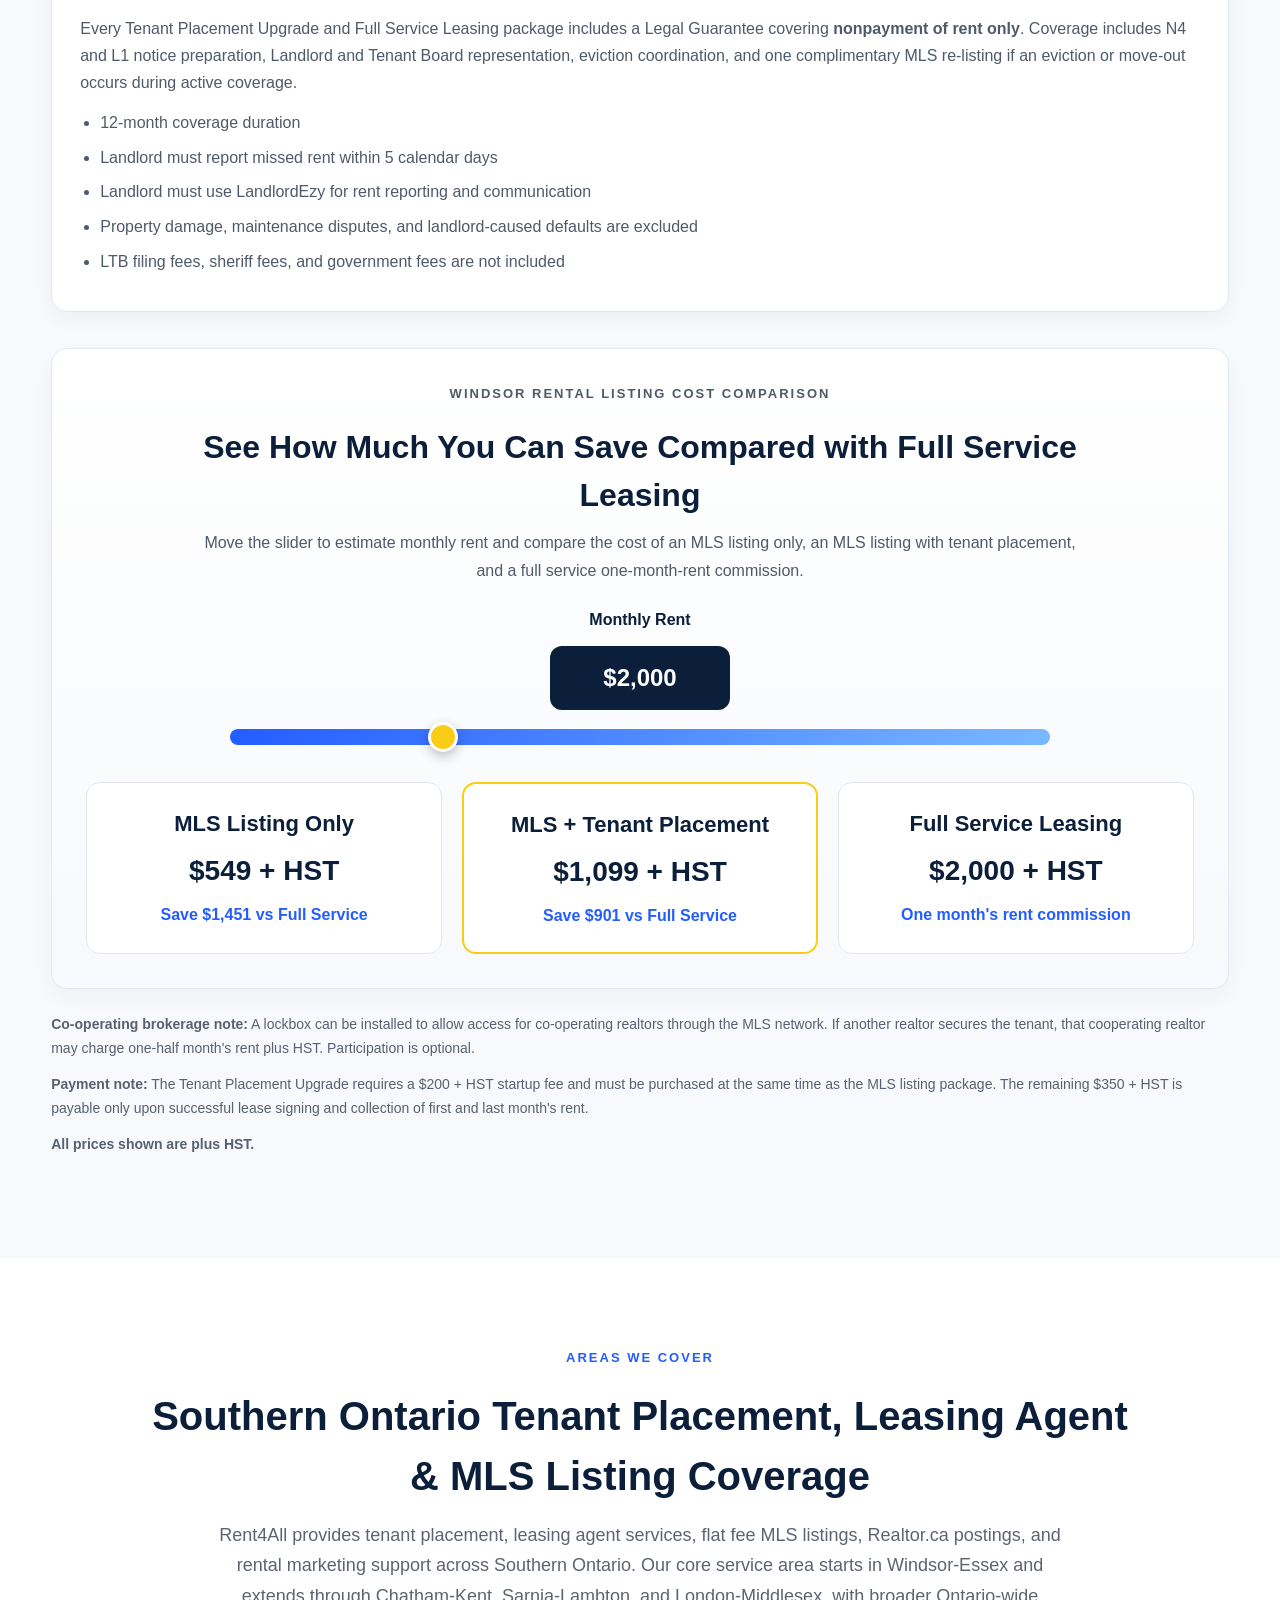
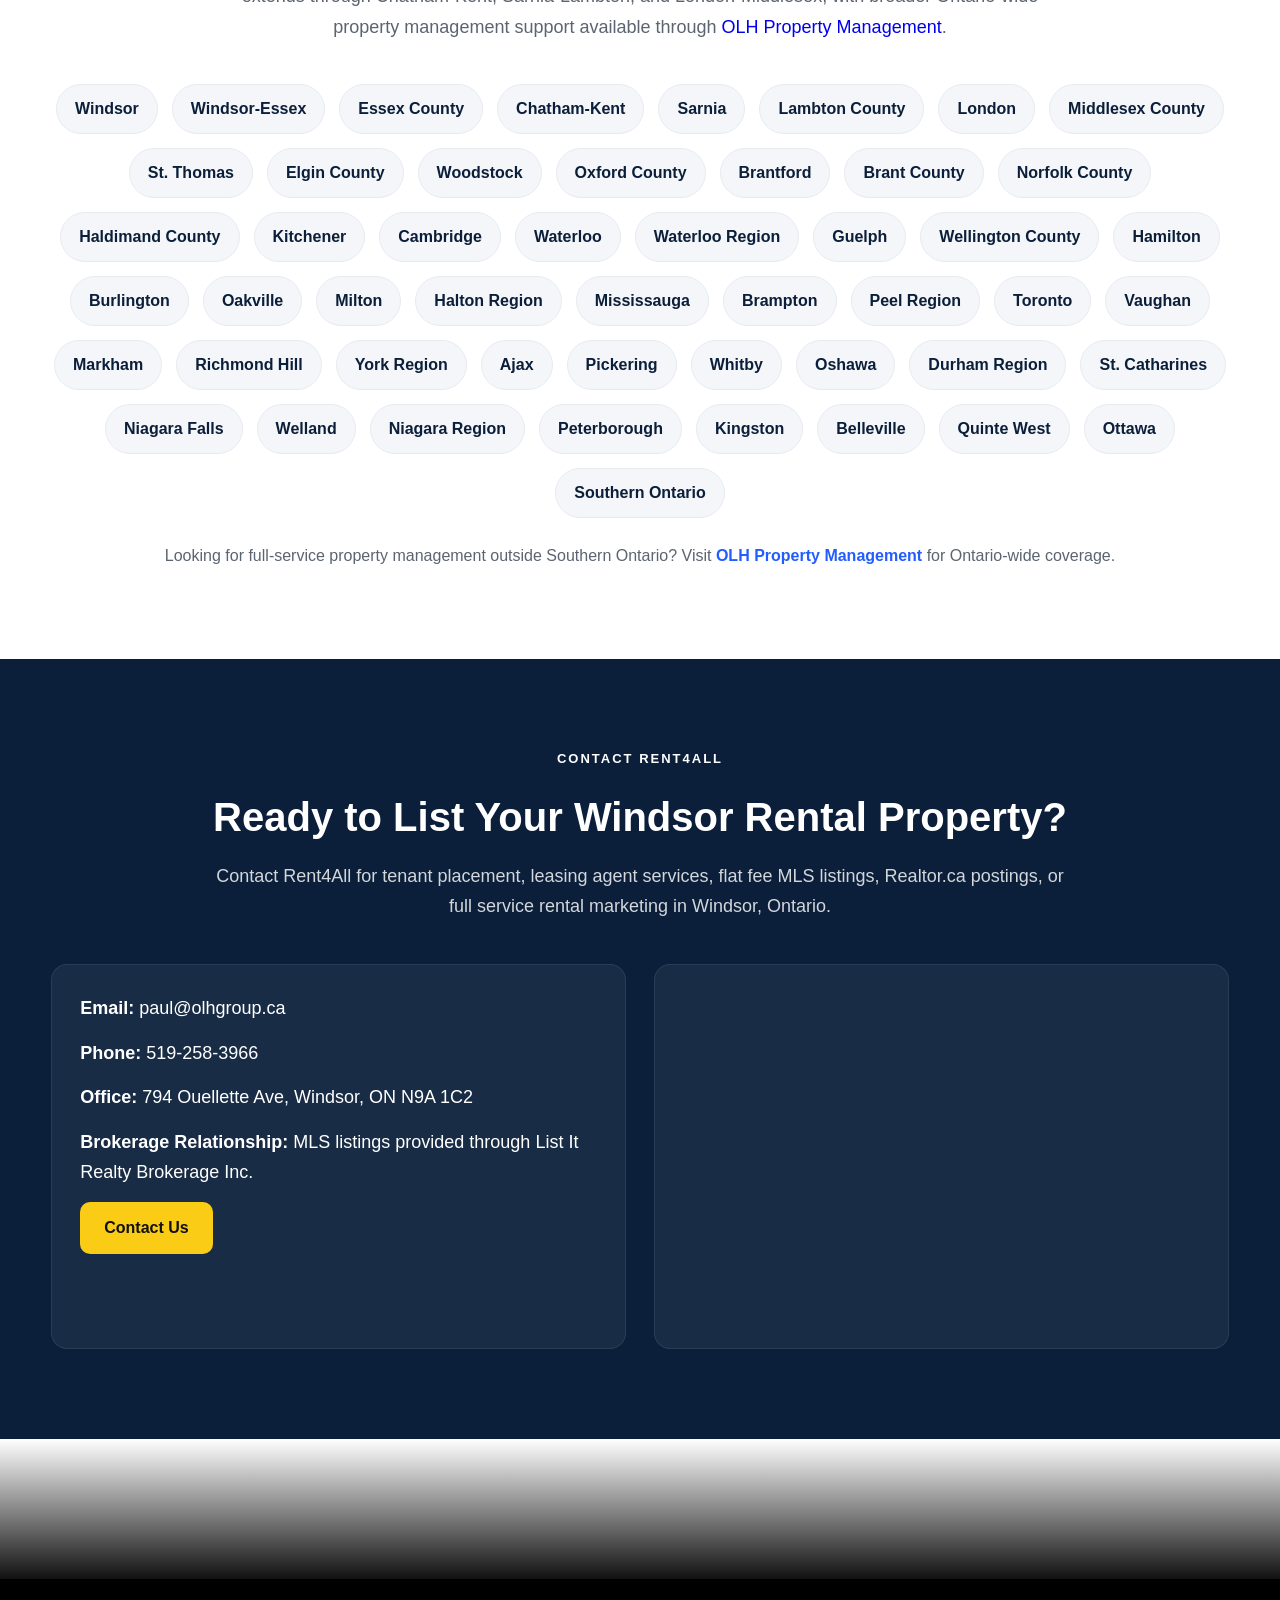
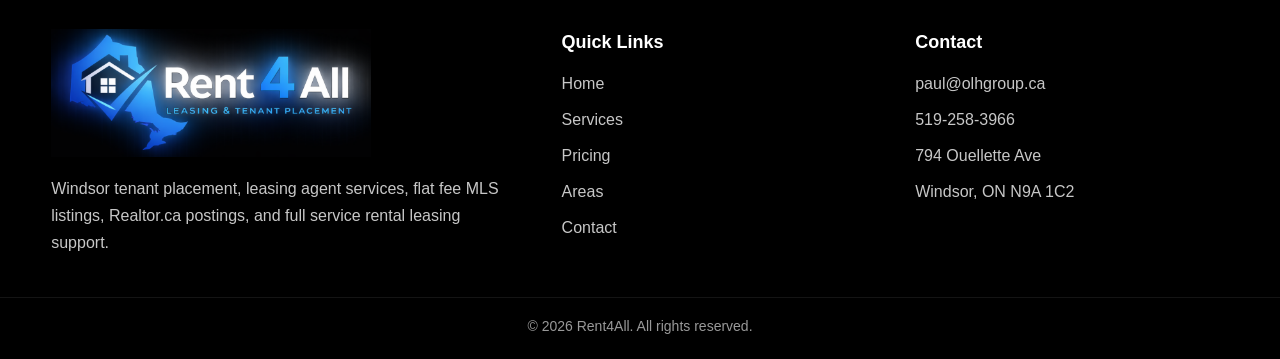
==== commit f9fc5eb3: "tenant placement link" ====
--- a/index.html
+++ b/index.html
@@ -192,181 +192,190 @@
   <!-- =========================
        PRICING SECTION
   ========================== -->
-  <section class="section pricing-section fade-in" id="pricing">
-    <div class="container">
-
-      <div class="pricing-header">
-        <p class="pricing-eyebrow pricing-eyebrow-blue">Windsor MLS & Realtor.ca Rental Listing Pricing</p>
-        <h2>Flat Fee MLS Listing, Tenant Placement Upgrade, or Full Service Leasing</h2>
-        <p class="section-intro pricing-intro">
-          Choose a flat fee MLS and Realtor.ca rental listing, upgrade to tenant placement, or hire a full service leasing agent through our licensed real estate brokerage relationship.
-        </p>
-      </div>
-
-      <div class="pricing-trust-logos">
-        <img src="images/Tenant-Placement-Windsor-Realtor-Flat-Fee-Listing.png" alt="Realtor.ca logo for Windsor flat fee rental listing services">
-        <img src="images/flat-fee-mls-listing-windsor.jpg" alt="MLS multiple listing service logo for Windsor rental listings">
-        <img src="images/list-it-realty-brokerage-flat-fee-listing-windsor.png" alt="List It Realty Brokerage Inc logo for Windsor MLS rental listing services">
-      </div>
-
-      <div class="brokerage-note">
-        MLS listings provided through <strong>List It Realty Brokerage Inc.</strong>
-      </div>
-
-      <div class="pricing-grid pricing-grid-3">
-
-        <article class="pricing-card featured-card">
-          <div class="pricing-badge">Most Popular</div>
-
-          <div class="pricing-image-wrap">
-            <img src="images/flat-fee-mls-listing-windsor.jpg" alt="Flat fee MLS and Realtor.ca listing services in Windsor Ontario" class="pricing-card-image">
-          </div>
-
-          <h3>MLS & Realtor.ca Listing</h3>
-          <p class="pricing-subtitle">Do-it-yourself leasing for Windsor landlords</p>
-          <p class="price">$549 <span>+ HST</span></p>
-
-          <ul class="pricing-features">
-            <li>12-month MLS and Realtor.ca listing term</li>
-            <li>Built for today’s rental market so your listing stays live longer</li>
-            <li>All listing paperwork handled with digital signatures</li>
-            <li>Leads sent directly to the landlord</li>
-            <li>Landlord provides photos and optional video</li>
-            <li>Landlord conducts all showings and applicant screening</li>
-            <li>Access to Realtor.ca exposure and the MLS system</li>
-            <li>LandlordEzy tools and rent reporting support</li>
-          </ul>
-
-          <div class="pricing-card-footer">
-            <a href="#contact" class="btn primary">Get Started</a>
-            <a href="pricing-details.html" class="text-link">View full package details</a>
-          </div>
-        </article>
-
-        <article class="pricing-card">
-          <div class="pricing-image-wrap">
-            <img src="images/tenant-placement-leasing-services-windsor.png" alt="Professional tenant placement and leasing services in Windsor Ontario" class="pricing-card-image">
-          </div>
-
-          <h3>Tenant Placement Upgrade</h3>
-          <p class="pricing-subtitle">Must be purchased with the MLS listing package</p>
-          <p class="price">$200 <span>+ HST upfront</span></p>
-          <p class="pricing-payment-note">
-            $350 + HST due only upon successful lease signing and collection of first and last month’s rent
-          </p>
-
-          <ul class="pricing-features">
-            <li>Property manager or leasing agent conducts showings</li>
-            <li>Showings available Monday to Saturday</li>
-            <li>Showing hours from 10:30 AM to 6:30 PM</li>
-            <li>Lockbox installation included</li>
-            <li>Full tenant screening and application processing</li>
-            <li>Credit checks, LandlordEzy checks, and rental screening</li>
-            <li>Lease preparation and first and last month rent coordination</li>
-            <li>12-month Legal Guarantee coverage for nonpayment of rent only</li>
-            <li>One complimentary MLS re-listing if eviction or move-out occurs during active coverage</li>
-          </ul>
-
-          <div class="pricing-card-footer">
-            <a href="#contact" class="btn primary">Upgrade with Listing</a>
-            <a href="pricing-details.html" class="text-link">See what screening includes</a>
-          </div>
-        </article>
-
-        <article class="pricing-card">
-          <div class="pricing-image-wrap">
-            <img src="images/tenant-placement-leasing-services-windsor-ontario.png" alt="Full service leasing agent showing a rental property in Windsor Ontario" class="pricing-card-image">
-          </div>
-
-          <h3>Full Service Leasing</h3>
-          <p class="pricing-subtitle">Best for non-local landlords and full hands-off leasing</p>
-          <p class="price">One Month’s Rent <span>+ HST</span></p>
-          <p class="pricing-payment-note">
-            Payable once first and last month’s rent is collected from the new tenant
-          </p>
-
-          <ul class="pricing-features">
-            <li>Everything included in the Tenant Placement Upgrade</li>
-            <li>Realtor attends the property to take photos and videos</li>
-            <li>Complete listing setup from start to finish</li>
-            <li>Comparable market analysis included</li>
-            <li>Social media promotion on Facebook Marketplace, TikTok, Instagram, LinkedIn, and YouTube</li>
-            <li>Professional marketing assets created for future reuse</li>
-            <li>Custom quick-connect "For Rent" sign with hashtag linked to the listing</li>
-            <li>Ideal for landlords who are not local</li>
-          </ul>
-
-          <div class="pricing-card-footer">
-            <a href="#contact" class="btn primary">Request Full Service</a>
-            <a href="pricing-details.html" class="text-link">Compare all options</a>
-          </div>
-        </article>
-      </div>
-
-      <div class="legal-guarantee-box">
-        <h3>Legal Guarantee Coverage Summary</h3>
+<section class="section pricing-section fade-in" id="pricing">
+  <div class="container">
+
+    <div class="pricing-header">
+      <p class="pricing-eyebrow pricing-eyebrow-blue">Windsor MLS & Realtor.ca Rental Listing Pricing</p>
+      <h2>Flat Fee MLS Listing, Tenant Placement Upgrade, or Full Service Leasing</h2>
+      <p class="section-intro pricing-intro">
+        Choose a flat fee MLS and Realtor.ca rental listing, upgrade to tenant placement, or hire a full service leasing agent through our licensed real estate brokerage relationship.
+      </p>
+    </div>
+
+    <div class="pricing-trust-logos">
+      <img src="images/Tenant-Placement-Windsor-Realtor-Flat-Fee-Listing.png" alt="Realtor.ca logo for Windsor flat fee rental listing services">
+      <img src="images/flat-fee-mls-listing-windsor.jpg" alt="MLS multiple listing service logo for Windsor rental listings">
+      <img src="images/list-it-realty-brokerage-flat-fee-listing-windsor.png" alt="List It Realty Brokerage Inc logo for Windsor MLS rental listing services">
+    </div>
+
+    <div class="brokerage-note">
+      MLS listings provided through <strong>List It Realty Brokerage Inc.</strong>
+    </div>
+
+    <div class="pricing-grid pricing-grid-3">
+
+      <!-- =========================
+           MLS LISTING CARD
+      ========================== -->
+      <article class="pricing-card featured-card">
+        <div class="pricing-badge">Most Popular</div>
+
+        <div class="pricing-image-wrap">
+          <img src="images/flat-fee-mls-listing-windsor.jpg" alt="Flat fee MLS and Realtor.ca listing services in Windsor Ontario" class="pricing-card-image">
+        </div>
+
+        <h3>MLS & Realtor.ca Listing</h3>
+        <p class="pricing-subtitle">Do-it-yourself leasing for Windsor landlords</p>
+        <p class="price">$549 <span>+ HST</span></p>
+
+        <ul class="pricing-features">
+          <li>12-month MLS and Realtor.ca listing term</li>
+          <li>Built for today’s rental market so your listing stays live longer</li>
+          <li>All listing paperwork handled with digital signatures</li>
+          <li>Leads sent directly to the landlord</li>
+          <li>Landlord provides photos and optional video</li>
+          <li>Landlord conducts all showings and applicant screening</li>
+          <li>Access to Realtor.ca exposure and the MLS system</li>
+          <li>LandlordEzy tools and rent reporting support</li>
+        </ul>
+
+        <div class="pricing-card-footer">
+          <a href="#contact" class="btn primary">Get Started</a>
+          <a href="pricing-details.html" class="text-link">View full package details</a>
+        </div>
+      </article>
+
+      <!-- =========================
+           TENANT PLACEMENT CARD
+      ========================== -->
+      <article class="pricing-card">
+        <div class="pricing-image-wrap">
+          <img src="images/tenant-placement-leasing-services-windsor.png" alt="Professional tenant placement and leasing services in Windsor Ontario" class="pricing-card-image">
+        </div>
+
+        <h3>Tenant Placement Upgrade</h3>
+        <p class="pricing-subtitle">Must be purchased with the MLS listing package</p>
+        <p class="price">$200 <span>+ HST upfront</span></p>
+        <p class="pricing-payment-note">
+          $350 + HST due only upon successful lease signing and collection of first and last month’s rent
+        </p>
+
+        <ul class="pricing-features">
+          <li>Property manager or leasing agent conducts showings</li>
+          <li>Showings available Monday to Saturday</li>
+          <li>Showing hours from 10:30 AM to 6:30 PM</li>
+          <li>Lockbox installation included</li>
+          <li>Full tenant screening and application processing</li>
+          <li>Credit checks, LandlordEzy checks, and rental screening</li>
+          <li>Lease preparation and first and last month rent coordination</li>
+          <li>12-month Legal Guarantee coverage for nonpayment of rent only</li>
+          <li>One complimentary MLS re-listing if eviction or move-out occurs during active coverage</li>
+        </ul>
+
+        <div class="pricing-card-footer">
+          <a href="#contact" class="btn primary">Upgrade with Listing</a>
+          <a href="tenant-placement-windsor.html" class="text-link">View Tenant Placement details</a>
+        </div>
+      </article>
+
+      <!-- =========================
+           FULL SERVICE CARD
+      ========================== -->
+      <article class="pricing-card">
+        <div class="pricing-image-wrap">
+          <img src="images/tenant-placement-leasing-services-windsor-ontario.png" alt="Full service leasing agent showing a rental property in Windsor Ontario" class="pricing-card-image">
+        </div>
+
+        <h3>Full Service Leasing</h3>
+        <p class="pricing-subtitle">Best for non-local landlords and full hands-off leasing</p>
+        <p class="price">One Month’s Rent <span>+ HST</span></p>
+        <p class="pricing-payment-note">
+          Payable once first and last month’s rent is collected from the new tenant
+        </p>
+
+        <ul class="pricing-features">
+          <li>Everything included in the Tenant Placement Upgrade</li>
+          <li>Realtor attends the property to take photos and videos</li>
+          <li>Complete listing setup from start to finish</li>
+          <li>Comparable market analysis included</li>
+          <li>Social media promotion on Facebook Marketplace, TikTok, Instagram, LinkedIn, and YouTube</li>
+          <li>Professional marketing assets created for future reuse</li>
+          <li>Custom quick-connect "For Rent" sign with hashtag linked to the listing</li>
+          <li>Ideal for landlords who are not local</li>
+        </ul>
+
+        <div class="pricing-card-footer">
+          <a href="#contact" class="btn primary">Request Full Service</a>
+          <a href="pricing-details.html" class="text-link">Compare all options</a>
+        </div>
+      </article>
+    </div>
+
+    <div class="legal-guarantee-box">
+      <h3>Legal Guarantee Coverage Summary</h3>
+      <p>
+        Every Tenant Placement Upgrade and Full Service Leasing package includes a Legal Guarantee covering
+        <strong>nonpayment of rent only</strong>. Coverage includes N4 and L1 notice preparation, Landlord and Tenant Board representation, eviction coordination, and one complimentary MLS re-listing if an eviction or move-out occurs during active coverage.
+      </p>
+
+      <ul class="legal-guarantee-list">
+        <li>12-month coverage duration</li>
+        <li>Landlord must report missed rent within 5 calendar days</li>
+        <li>Landlord must use LandlordEzy for rent reporting and communication</li>
+        <li>Property damage, maintenance disputes, and landlord-caused defaults are excluded</li>
+        <li>LTB filing fees, sheriff fees, and government fees are not included</li>
+      </ul>
+    </div>
+
+    <div class="savings-calculator">
+      <div class="savings-header">
+        <p class="pricing-eyebrow pricing-eyebrow-blue">Windsor Rental Listing Cost Comparison</p>
+        <h3>See How Much You Can Save Compared with Full Service Leasing</h3>
         <p>
-          Every Tenant Placement Upgrade and Full Service Leasing package includes a Legal Guarantee covering
-          <strong>nonpayment of rent only</strong>. Coverage includes N4 and L1 notice preparation, Landlord and Tenant Board representation, eviction coordination, and one complimentary MLS re-listing if an eviction or move-out occurs during active coverage.
-        </p>
-
-        <ul class="legal-guarantee-list">
-          <li>12-month coverage duration</li>
-          <li>Landlord must report missed rent within 5 calendar days</li>
-          <li>Landlord must use LandlordEzy for rent reporting and communication</li>
-          <li>Property damage, maintenance disputes, and landlord-caused defaults are excluded</li>
-          <li>LTB filing fees, sheriff fees, and government fees are not included</li>
-        </ul>
-      </div>
-
-      <div class="savings-calculator">
-        <div class="savings-header">
-          <p class="pricing-eyebrow pricing-eyebrow-blue">Windsor Rental Listing Cost Comparison</p>
-          <h3>See How Much You Can Save Compared with Full Service Leasing</h3>
-          <p>
-            Move the slider to estimate monthly rent and compare the cost of an MLS listing only,
-            an MLS listing with tenant placement, and a full service one-month-rent commission.
-          </p>
-        </div>
-
-        <div class="slider-wrap">
-          <label for="rentSlider">Monthly Rent</label>
-          <div class="rent-display" id="rentDisplay">$2,000</div>
-          <input type="range" id="rentSlider" min="1000" max="5000" step="100" value="2000">
-        </div>
-
-        <div class="savings-results">
-          <div class="savings-box">
-            <h4>MLS Listing Only</h4>
-            <p class="savings-cost" id="mlsOnlyCost">$549 + HST</p>
-            <p class="savings-save" id="mlsOnlySave">Save $1,451 vs Full Service</p>
-          </div>
-
-          <div class="savings-box highlight">
-            <h4>MLS + Tenant Placement</h4>
-            <p class="savings-cost" id="mlsTenantCost">$1,099 + HST</p>
-            <p class="savings-save" id="mlsTenantSave">Save $901 vs Full Service</p>
-          </div>
-
-          <div class="savings-box">
-            <h4>Full Service Leasing</h4>
-            <p class="savings-cost" id="fullServiceCost">$2,000 + HST</p>
-            <p class="savings-save">One month's rent commission</p>
-          </div>
-        </div>
-      </div>
-
-      <div class="pricing-disclosures">
-        <p>
-          <strong>Co-operating brokerage note:</strong> A lockbox can be installed to allow access for co-operating realtors through the MLS network. If another realtor secures the tenant, that cooperating realtor may charge one-half month's rent plus HST. Participation is optional.
-        </p>
-        <p>
-          <strong>Payment note:</strong> The Tenant Placement Upgrade requires a $200 + HST startup fee and must be purchased at the same time as the MLS listing package. The remaining $350 + HST is payable only upon successful lease signing and collection of first and last month's rent.
-        </p>
-        <p><strong>All prices shown are plus HST.</strong></p>
-      </div>
-    </div>
-  </section>
+          Move the slider to estimate monthly rent and compare the cost of an MLS listing only,
+          an MLS listing with tenant placement, and a full service one-month-rent commission.
+        </p>
+      </div>
+
+      <div class="slider-wrap">
+        <label for="rentSlider">Monthly Rent</label>
+        <div class="rent-display" id="rentDisplay">$2,000</div>
+        <input type="range" id="rentSlider" min="1000" max="5000" step="100" value="2000">
+      </div>
+
+      <div class="savings-results">
+        <div class="savings-box">
+          <h4>MLS Listing Only</h4>
+          <p class="savings-cost" id="mlsOnlyCost">$549 + HST</p>
+          <p class="savings-save" id="mlsOnlySave">Save $1,451 vs Full Service</p>
+        </div>
+
+        <div class="savings-box highlight">
+          <h4>MLS + Tenant Placement</h4>
+          <p class="savings-cost" id="mlsTenantCost">$1,099 + HST</p>
+          <p class="savings-save" id="mlsTenantSave">Save $901 vs Full Service</p>
+        </div>
+
+        <div class="savings-box">
+          <h4>Full Service Leasing</h4>
+          <p class="savings-cost" id="fullServiceCost">$2,000 + HST</p>
+          <p class="savings-save">One month's rent commission</p>
+        </div>
+      </div>
+    </div>
+
+    <div class="pricing-disclosures">
+      <p>
+        <strong>Co-operating brokerage note:</strong> A lockbox can be installed to allow access for co-operating realtors through the MLS network. If another realtor secures the tenant, that cooperating realtor may charge one-half month's rent plus HST. Participation is optional.
+      </p>
+      <p>
+        <strong>Payment note:</strong> The Tenant Placement Upgrade requires a $200 + HST startup fee and must be purchased at the same time as the MLS listing package. The remaining $350 + HST is payable only upon successful lease signing and collection of first and last month's rent.
+      </p>
+      <p><strong>All prices shown are plus HST.</strong></p>
+    </div>
+  </div>
+</section>
 
   <!-- =========================
      AREAS SECTION
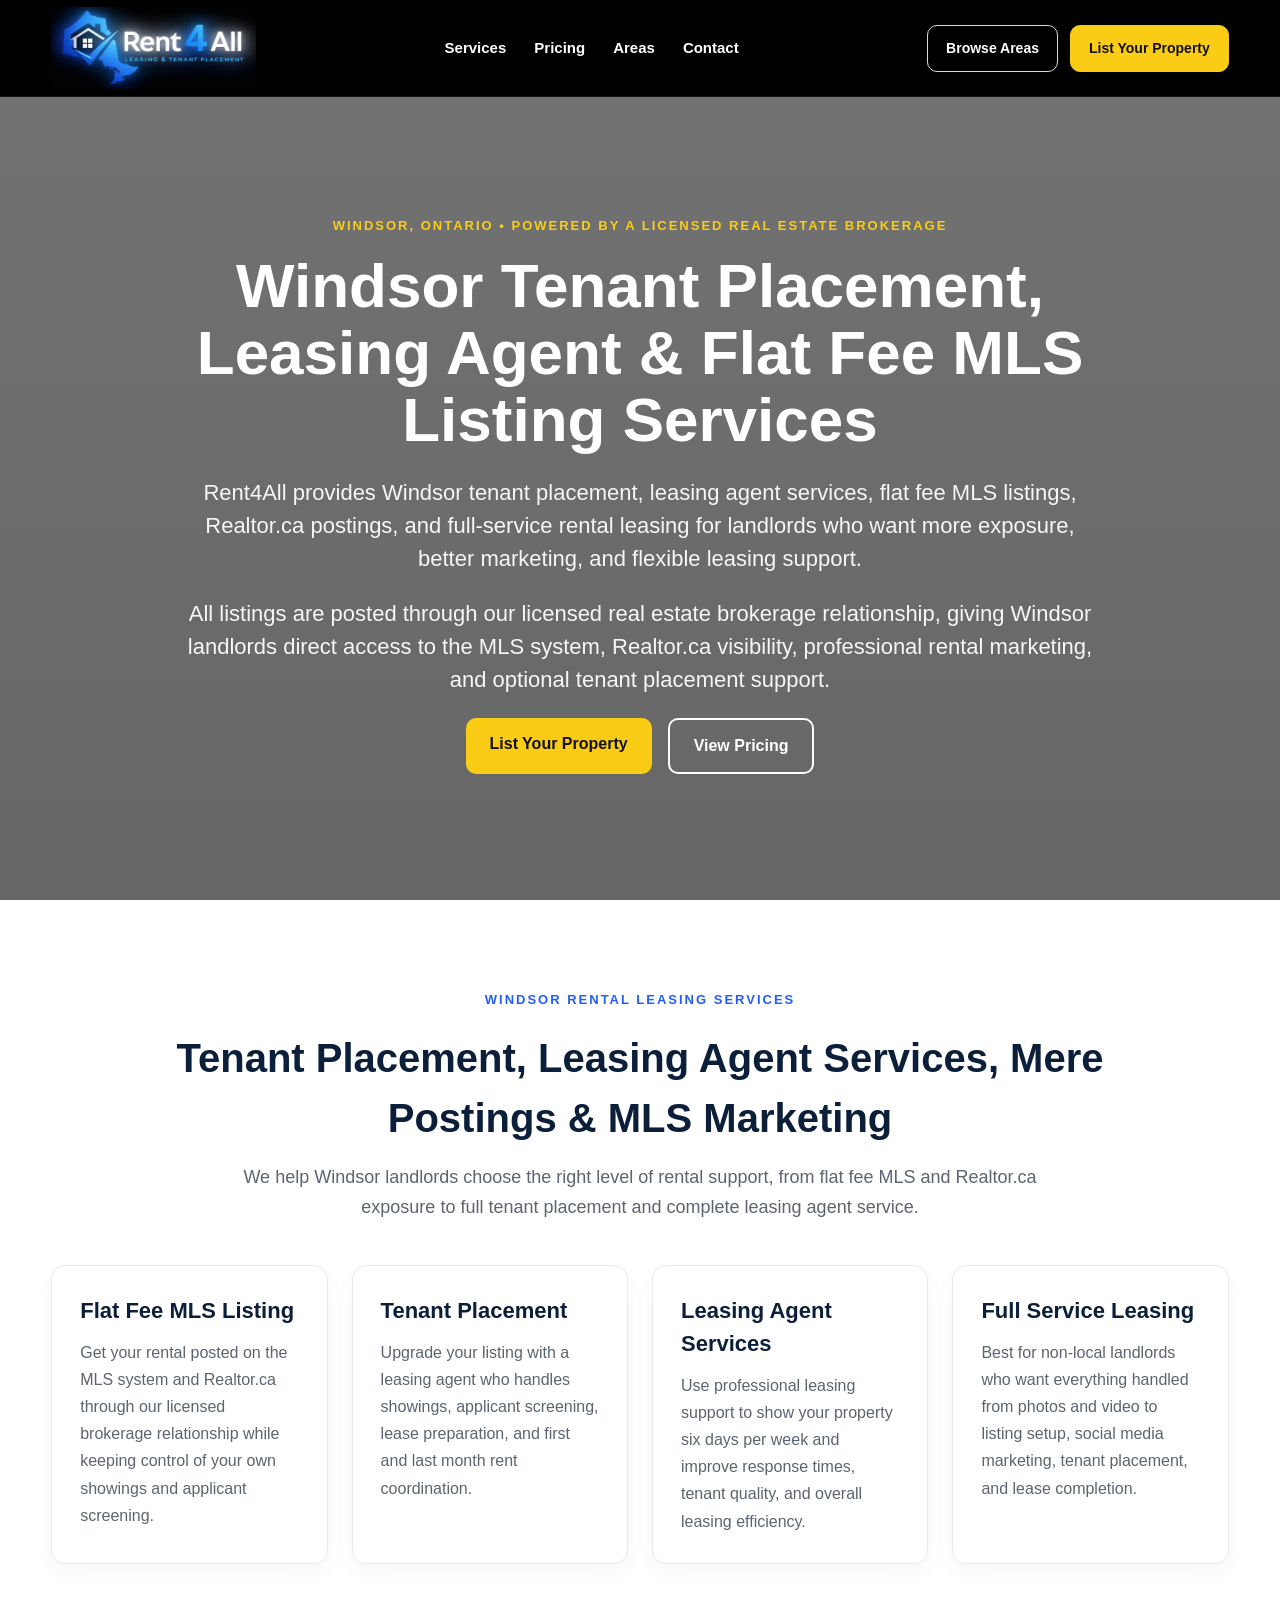
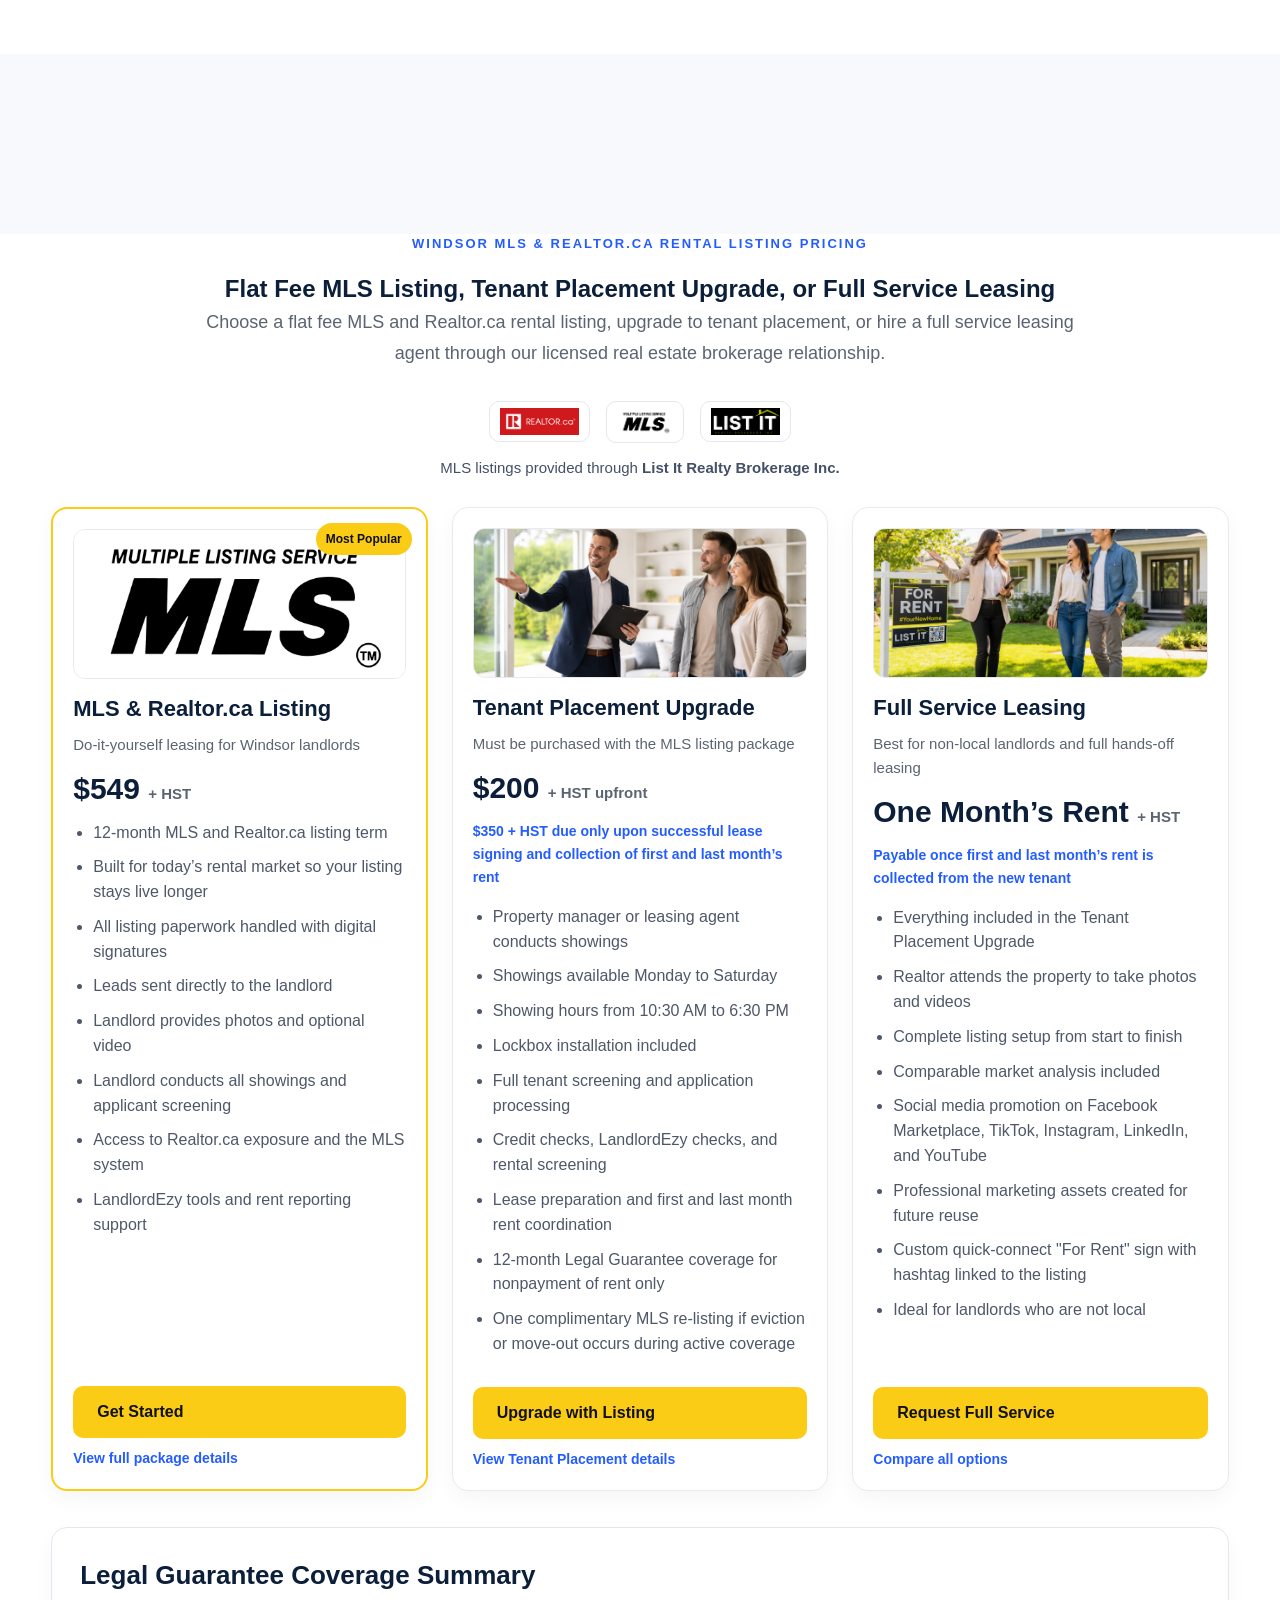
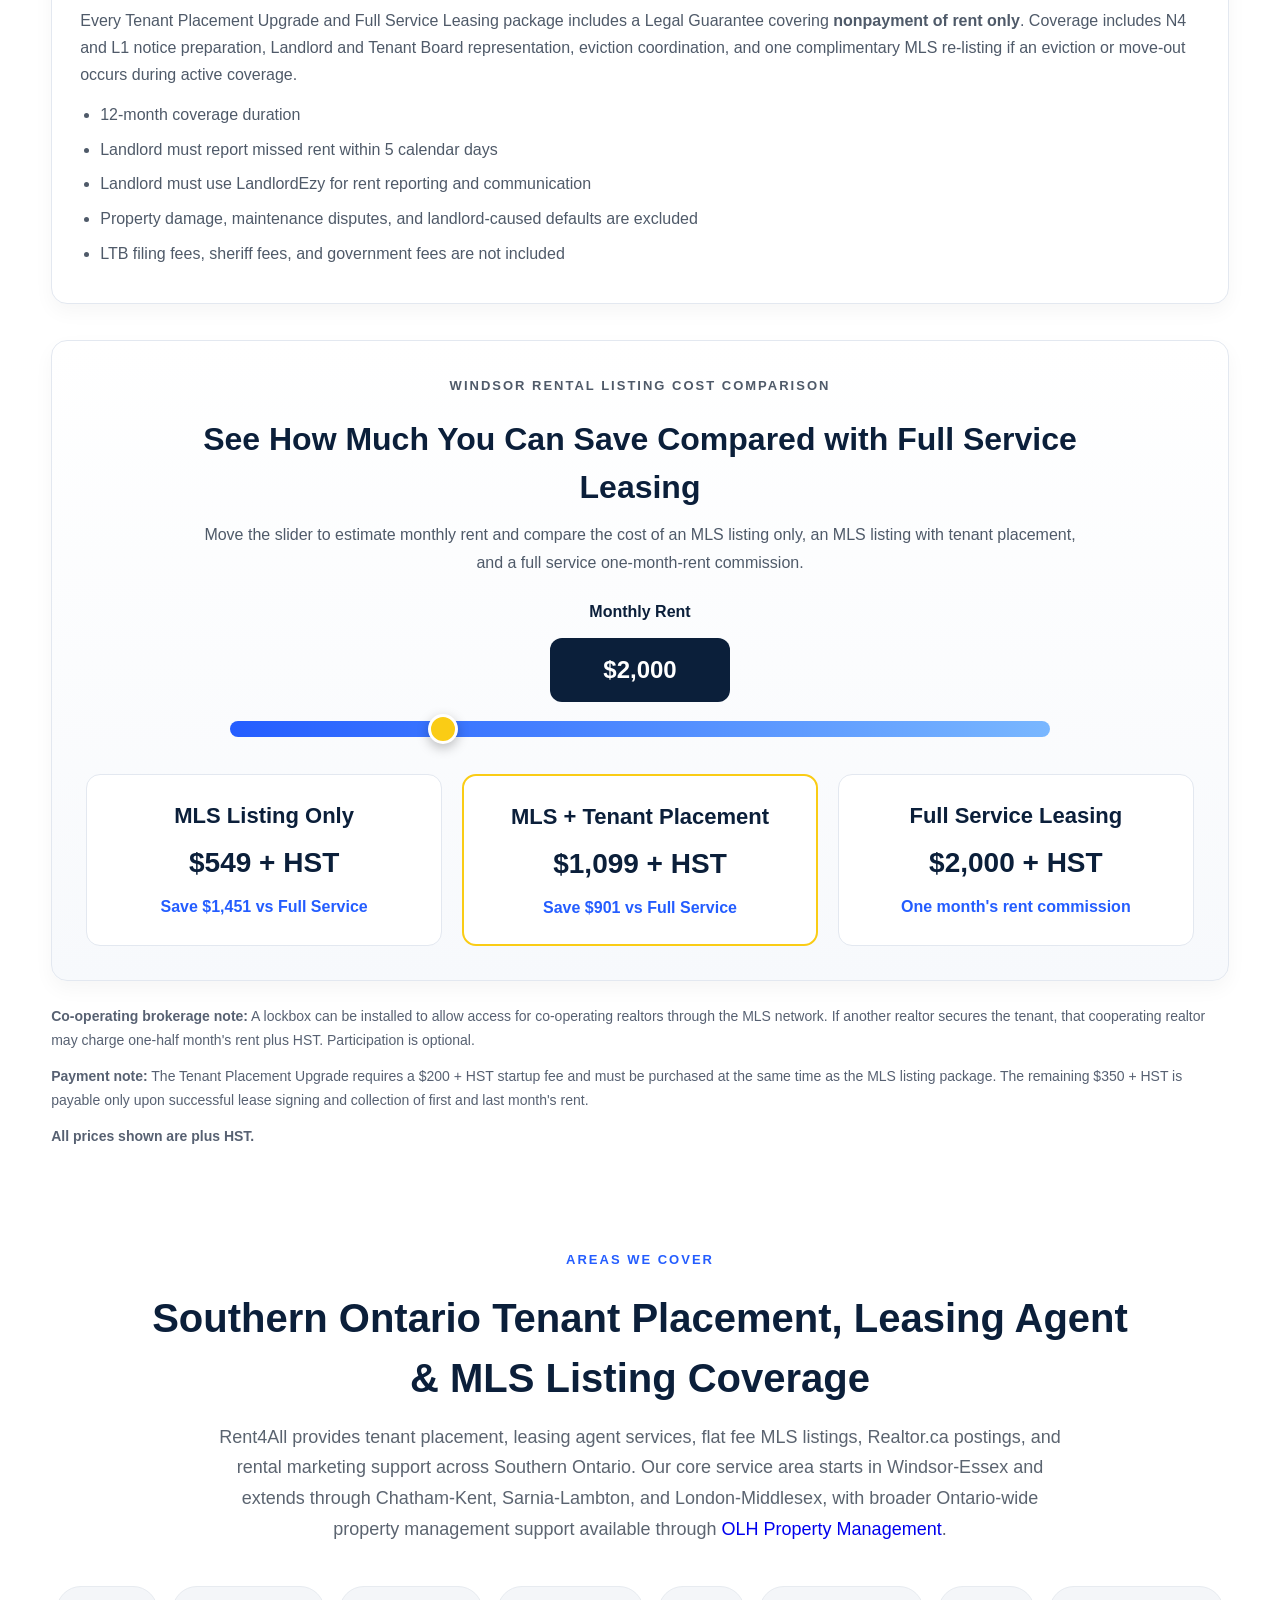
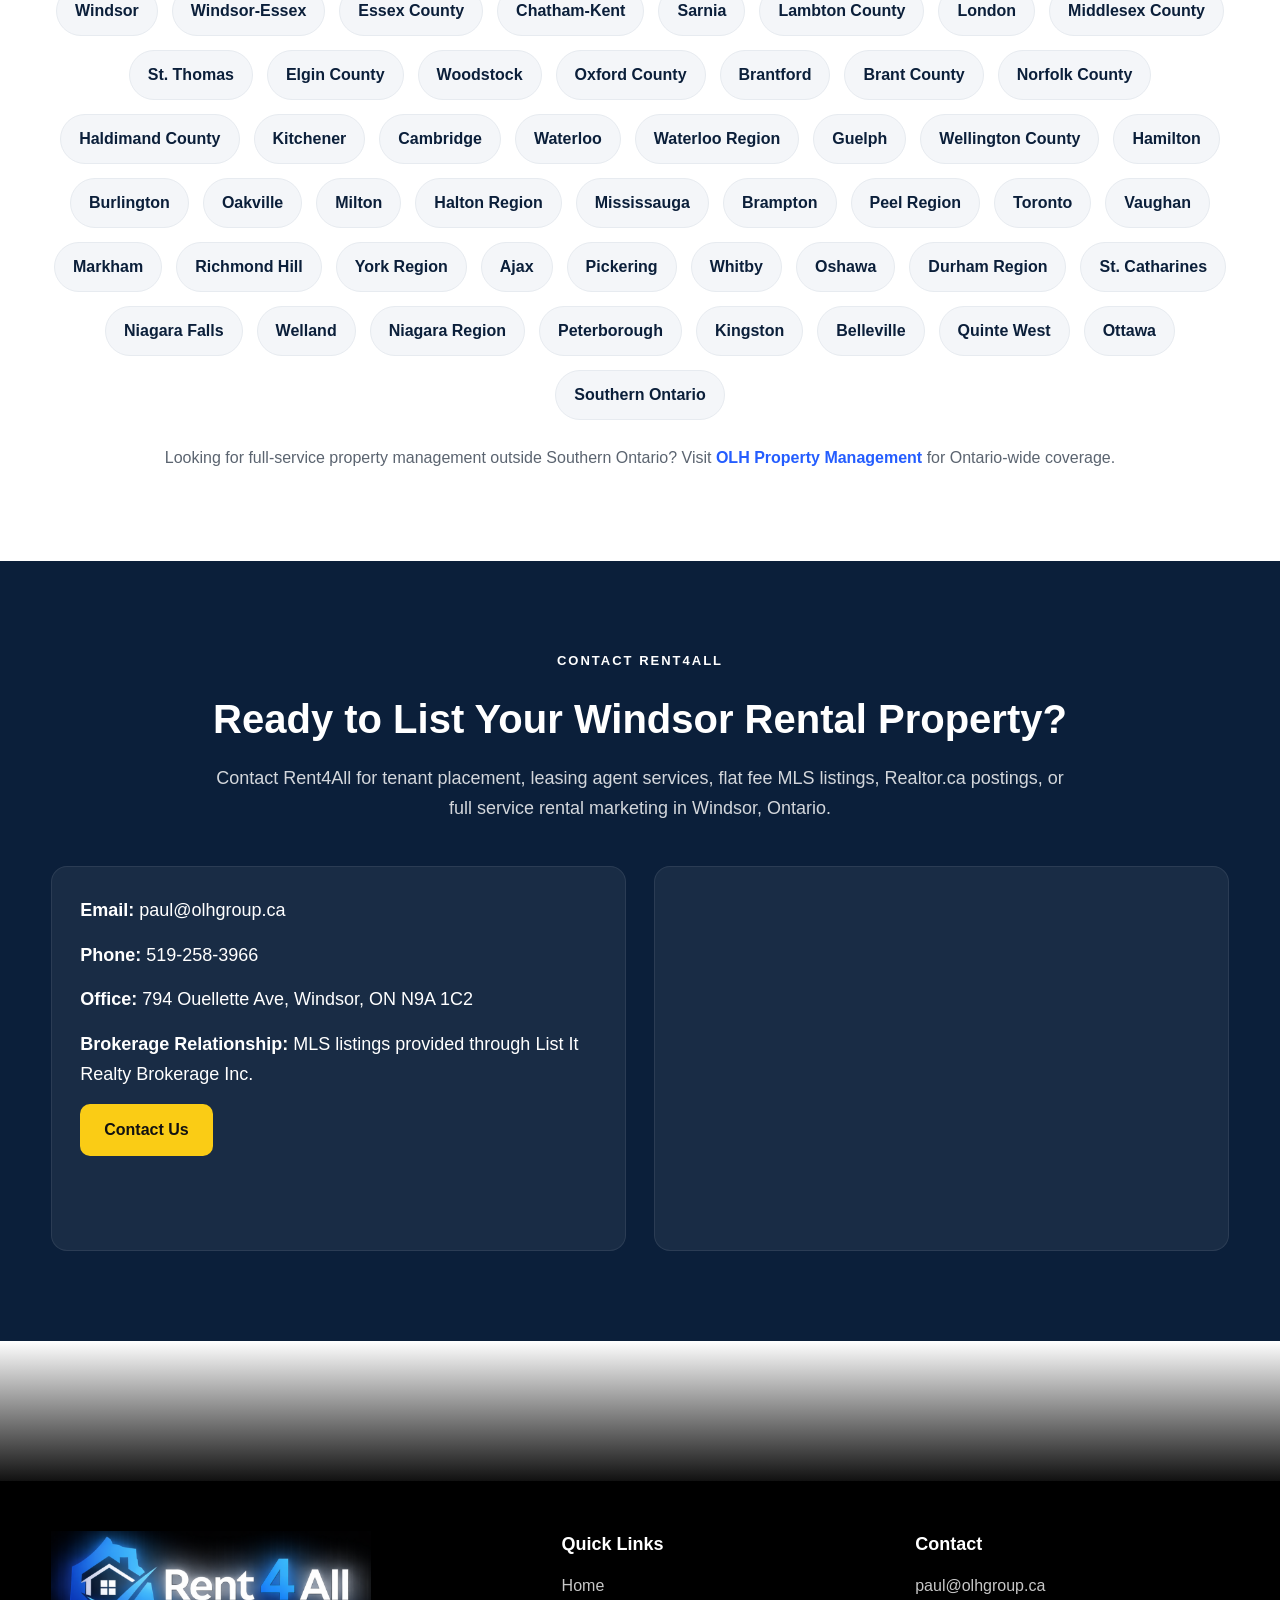
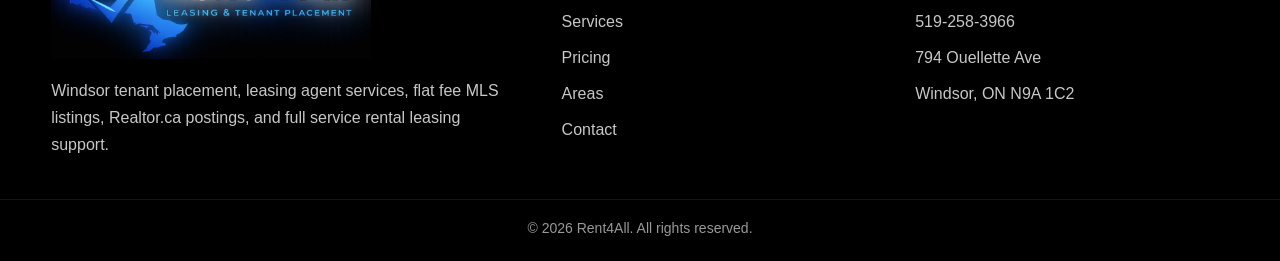
==== commit 8d8afd24: "price section fade in" ====
--- a/index.html
+++ b/index.html
@@ -192,7 +192,7 @@
   <!-- =========================
        PRICING SECTION
   ========================== -->
-<section class="section pricing-section fade-in" id="pricing">
+<section class="section pricing-section" id="pricing"></section>
   <div class="container">
 
     <div class="pricing-header">
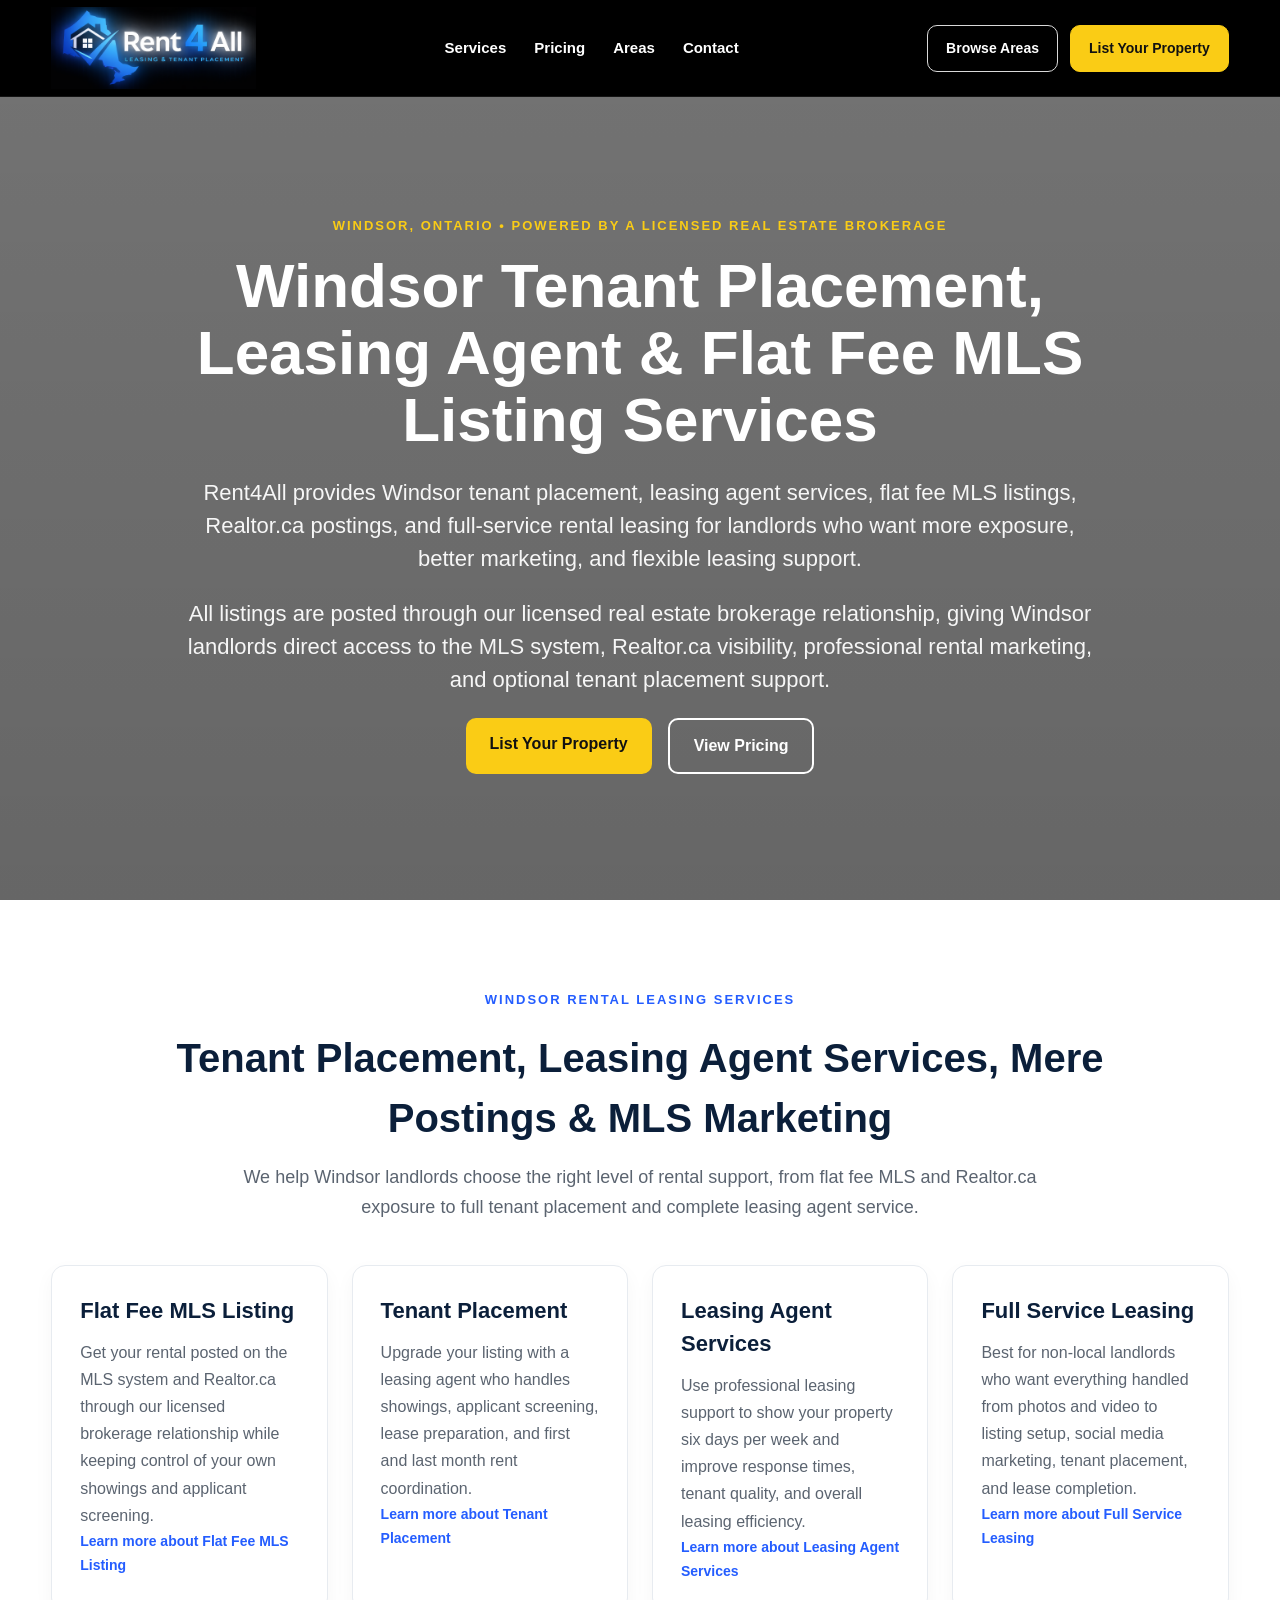
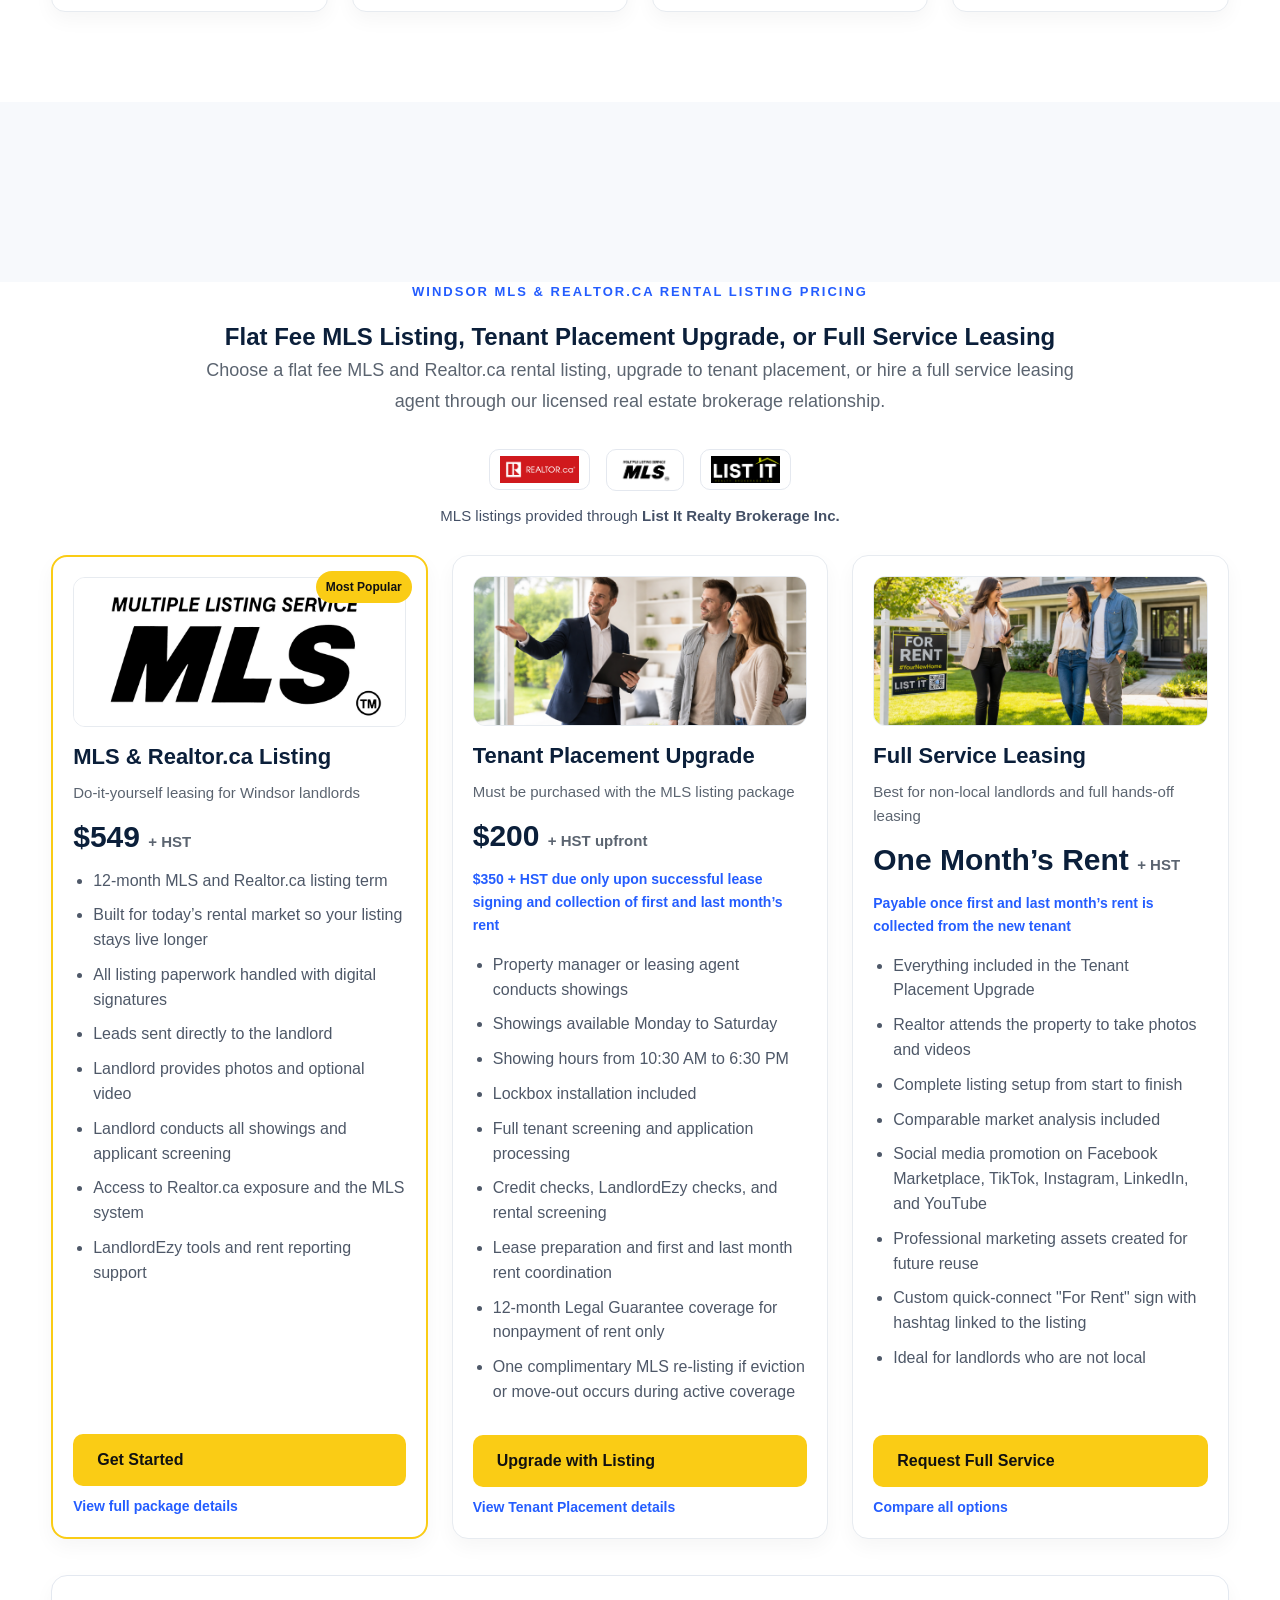
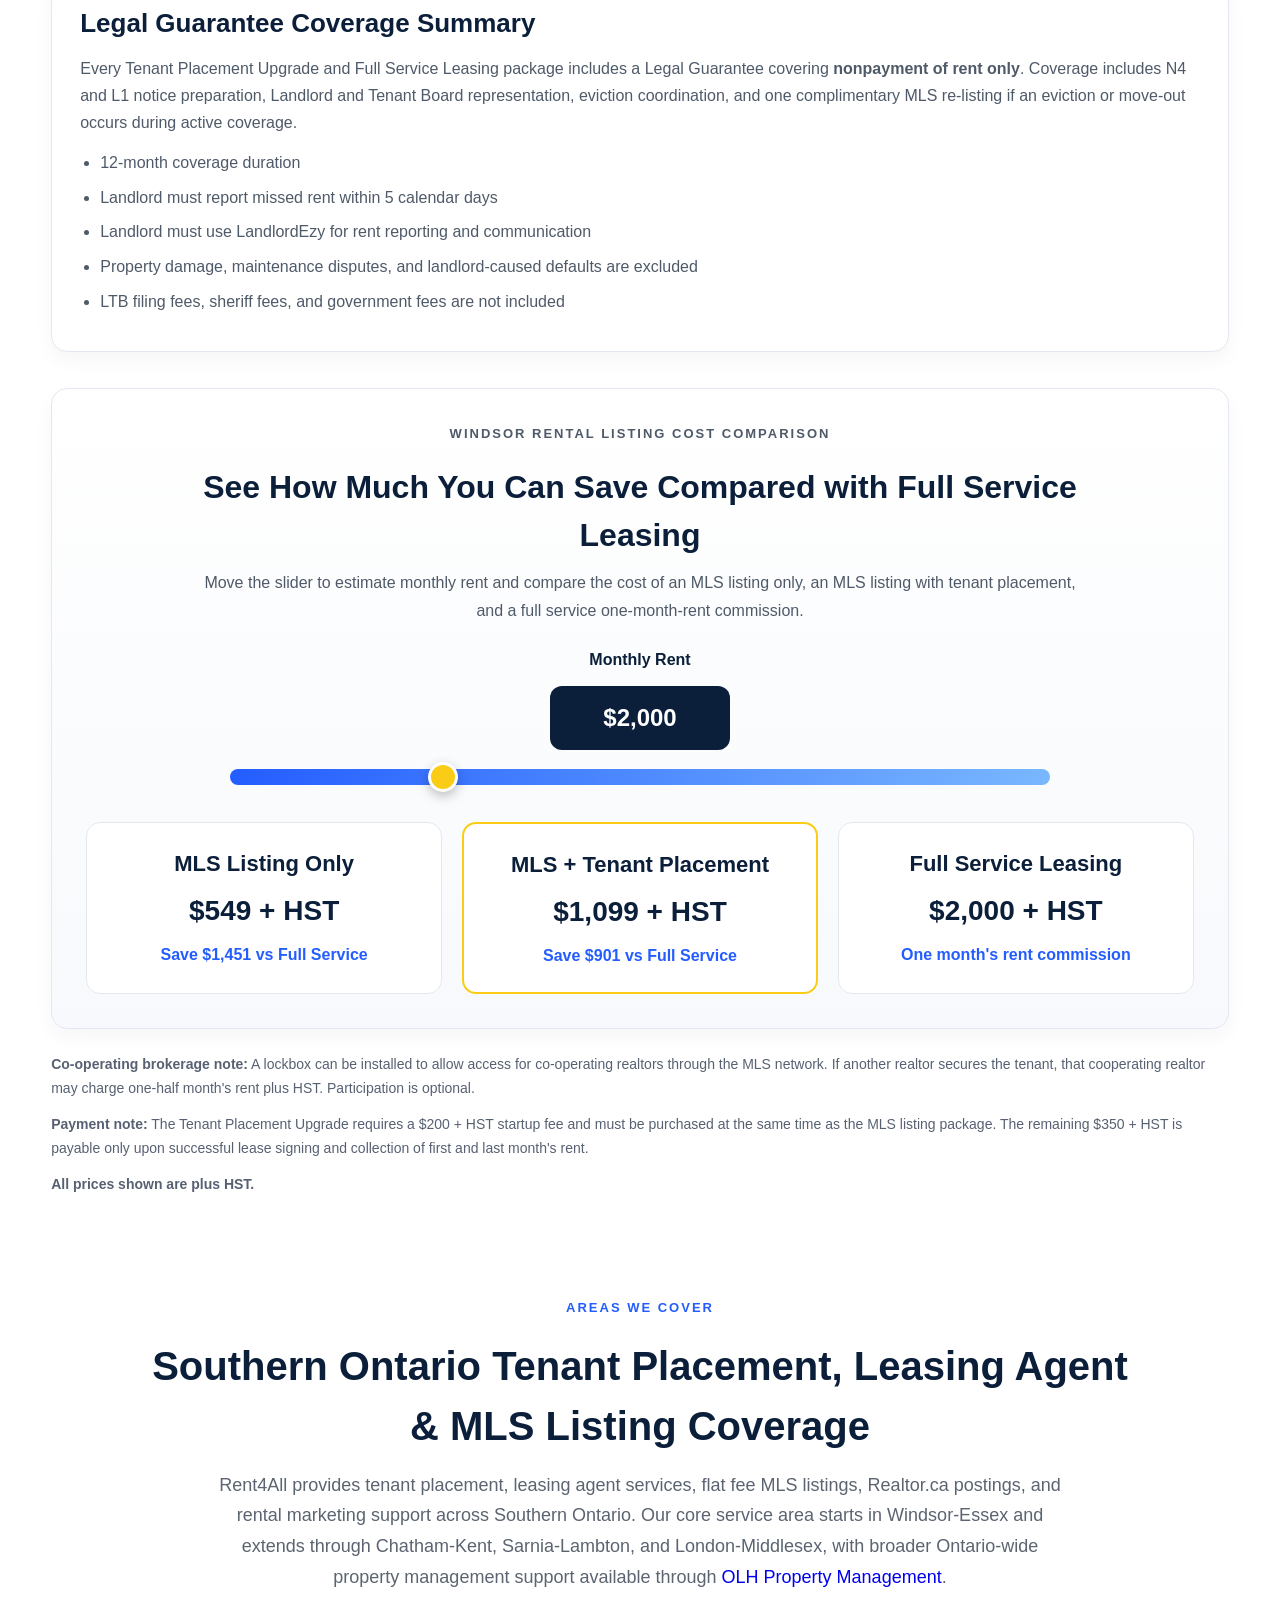
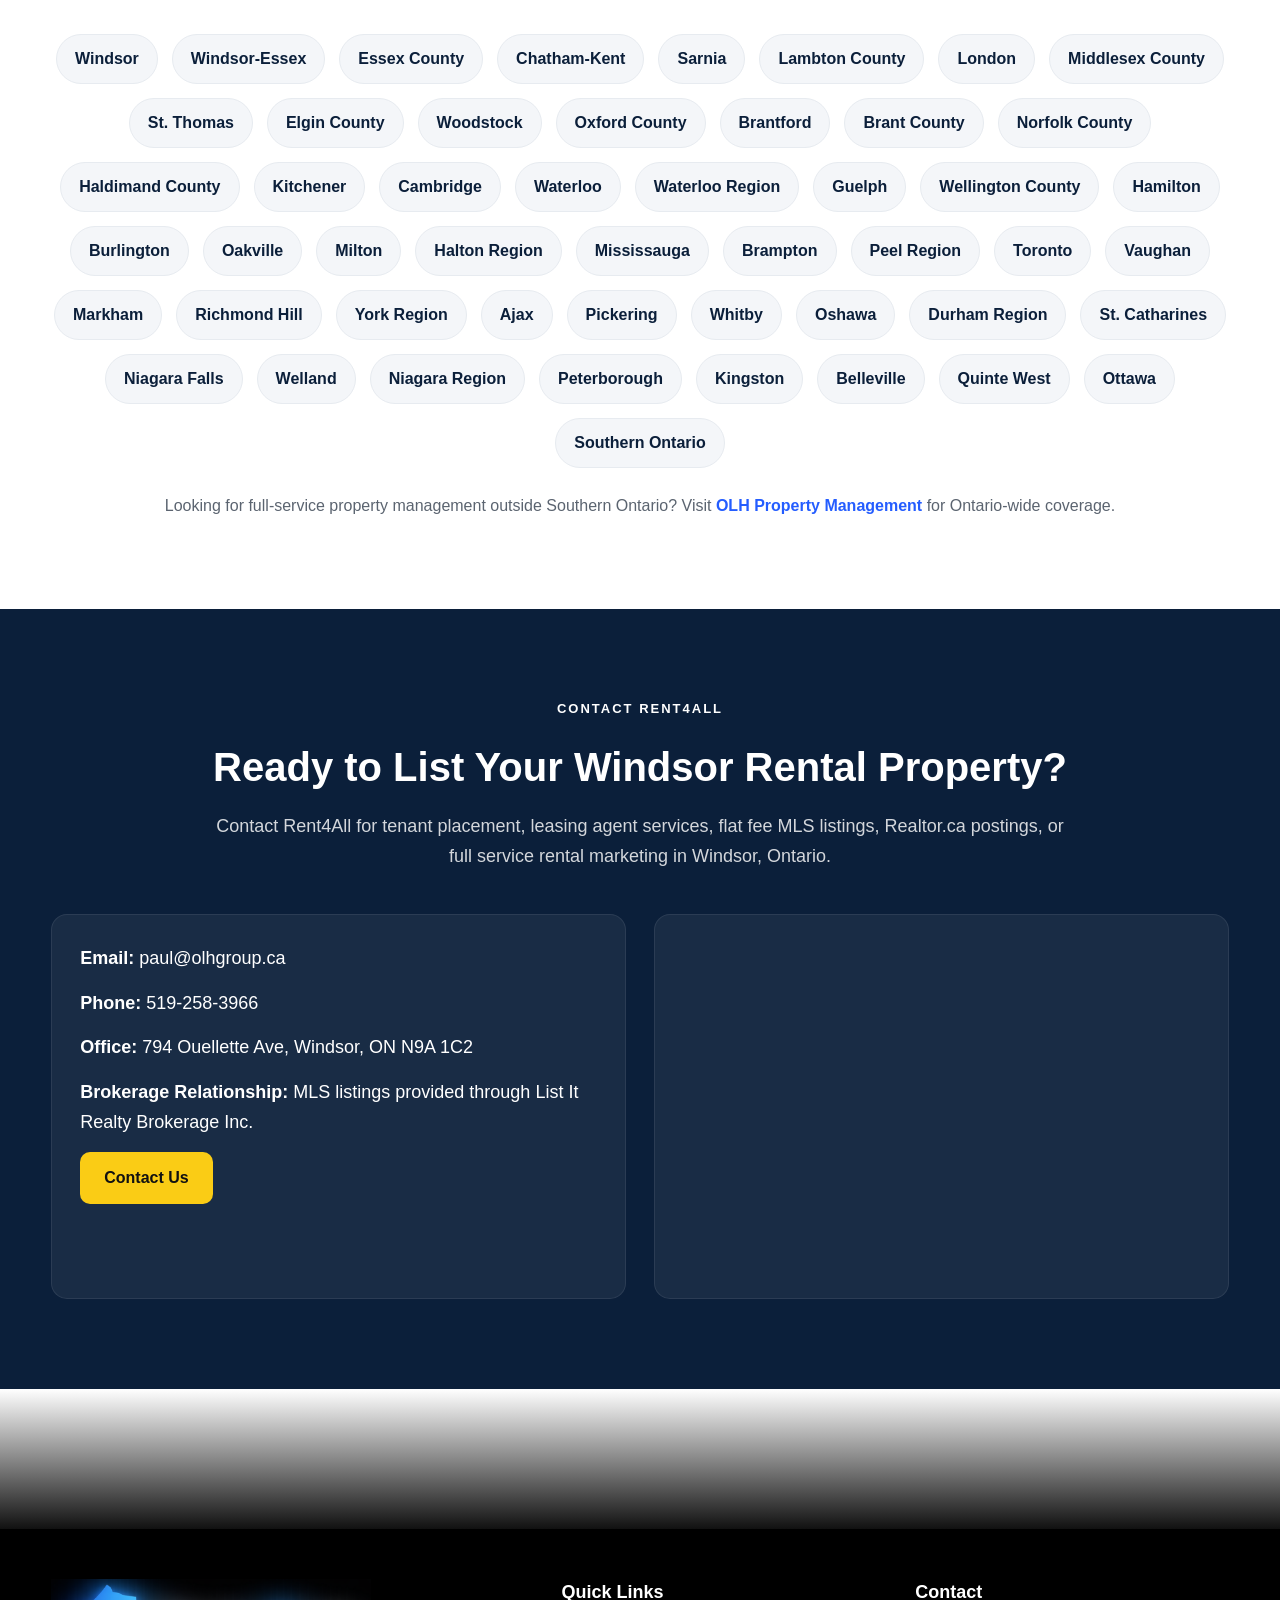
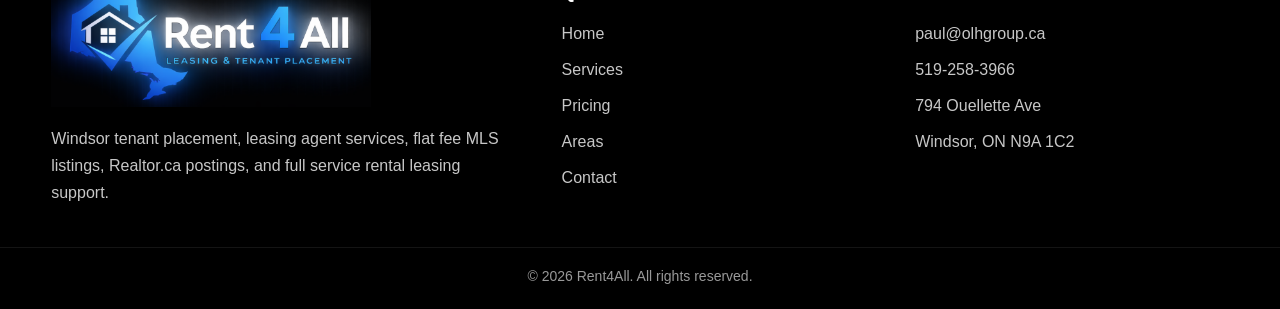
==== commit 37cbd63c: "tenant placement update" ====
--- a/index.html
+++ b/index.html
@@ -145,49 +145,67 @@
   </section>
 
   <!-- =========================
-       SERVICES SECTION
-  ========================== -->
-  <section class="section fade-in" id="services">
-    <div class="container">
-      <div class="section-heading">
-        <p class="section-eyebrow section-eyebrow-dark">Windsor Rental Leasing Services</p>
-        <h2>Tenant Placement, Leasing Agent Services, Mere Postings & MLS Marketing</h2>
-        <p class="section-intro">
-          We help Windsor landlords choose the right level of rental support, from flat fee MLS and Realtor.ca exposure to full tenant placement and complete leasing agent service.
-        </p>
-      </div>
-
-      <div class="services-grid">
-        <div class="card">
-          <h3>Flat Fee MLS Listing</h3>
-          <p>
-            Get your rental posted on the MLS system and Realtor.ca through our licensed brokerage relationship while keeping control of your own showings and applicant screening.
-          </p>
-        </div>
-
-        <div class="card">
-          <h3>Tenant Placement</h3>
-          <p>
-            Upgrade your listing with a leasing agent who handles showings, applicant screening, lease preparation, and first and last month rent coordination.
-          </p>
-        </div>
-
-        <div class="card">
-          <h3>Leasing Agent Services</h3>
-          <p>
-            Use professional leasing support to show your property six days per week and improve response times, tenant quality, and overall leasing efficiency.
-          </p>
-        </div>
-
-        <div class="card">
-          <h3>Full Service Leasing</h3>
-          <p>
-            Best for non-local landlords who want everything handled from photos and video to listing setup, social media marketing, tenant placement, and lease completion.
-          </p>
-        </div>
-      </div>
-    </div>
-  </section>
+     SERVICES SECTION
+========================== -->
+<section class="section fade-in" id="services">
+  <div class="container">
+    <div class="section-heading">
+      <p class="section-eyebrow section-eyebrow-dark">Windsor Rental Leasing Services</p>
+      <h2>Tenant Placement, Leasing Agent Services, Mere Postings & MLS Marketing</h2>
+      <p class="section-intro">
+        We help Windsor landlords choose the right level of rental support, from flat fee MLS and Realtor.ca exposure to full tenant placement and complete leasing agent service.
+      </p>
+    </div>
+
+    <div class="services-grid">
+
+      <!-- =========================
+           CARD 1
+      ========================== -->
+      <div class="card">
+        <h3>Flat Fee MLS Listing</h3>
+        <p>
+          Get your rental posted on the MLS system and Realtor.ca through our licensed brokerage relationship while keeping control of your own showings and applicant screening.
+        </p>
+        <a href="flat-fee-mls-listing-windsor.html" class="text-link">Learn more about Flat Fee MLS Listing</a>
+      </div>
+
+      <!-- =========================
+           CARD 2
+      ========================== -->
+      <div class="card">
+        <h3>Tenant Placement</h3>
+        <p>
+          Upgrade your listing with a leasing agent who handles showings, applicant screening, lease preparation, and first and last month rent coordination.
+        </p>
+        <a href="tenant-placement-windsor.html" class="text-link">Learn more about Tenant Placement</a>
+      </div>
+
+      <!-- =========================
+           CARD 3
+      ========================== -->
+      <div class="card">
+        <h3>Leasing Agent Services</h3>
+        <p>
+          Use professional leasing support to show your property six days per week and improve response times, tenant quality, and overall leasing efficiency.
+        </p>
+        <a href="leasing-agent-windsor.html" class="text-link">Learn more about Leasing Agent Services</a>
+      </div>
+
+      <!-- =========================
+           CARD 4
+      ========================== -->
+      <div class="card">
+        <h3>Full Service Leasing</h3>
+        <p>
+          Best for non-local landlords who want everything handled from photos and video to listing setup, social media marketing, tenant placement, and lease completion.
+        </p>
+        <a href="full-service-leasing-windsor.html" class="text-link">Learn more about Full Service Leasing</a>
+      </div>
+
+    </div>
+  </div>
+</section>
 
   <!-- =========================
        PRICING SECTION
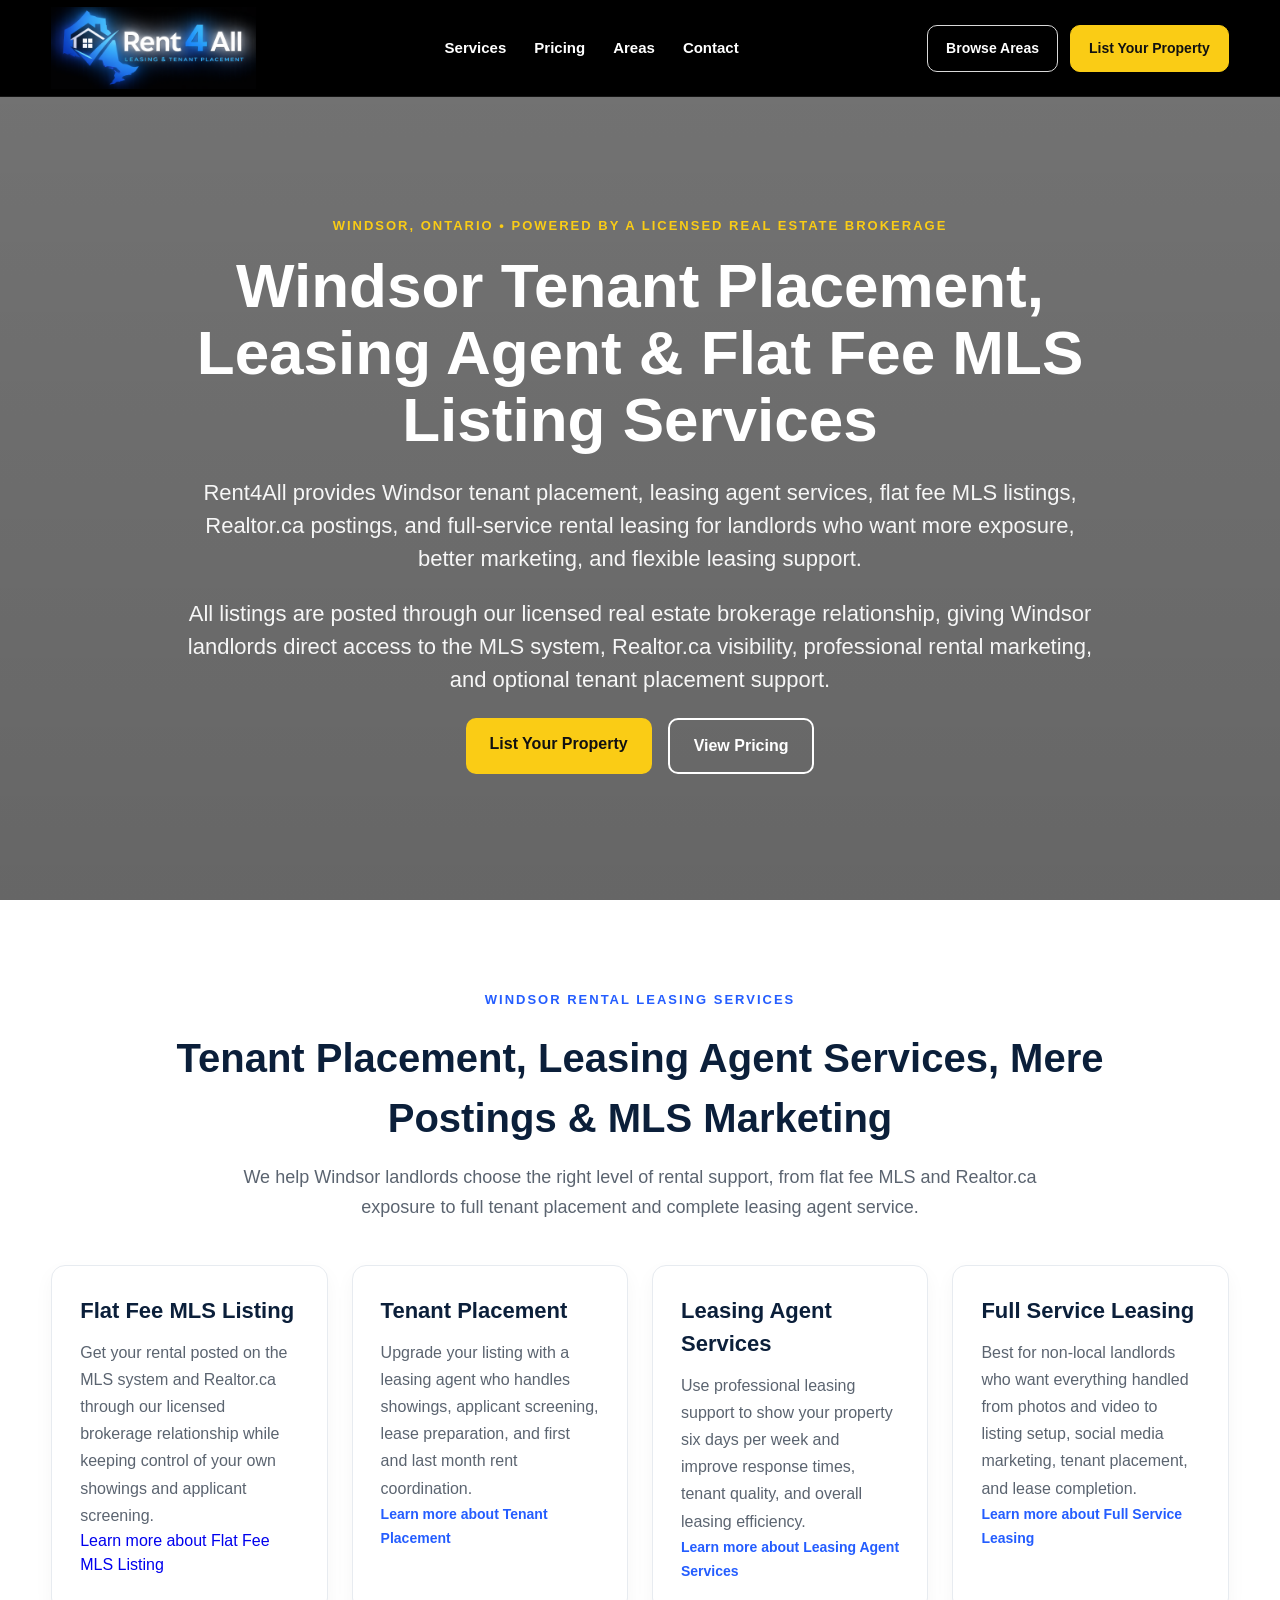
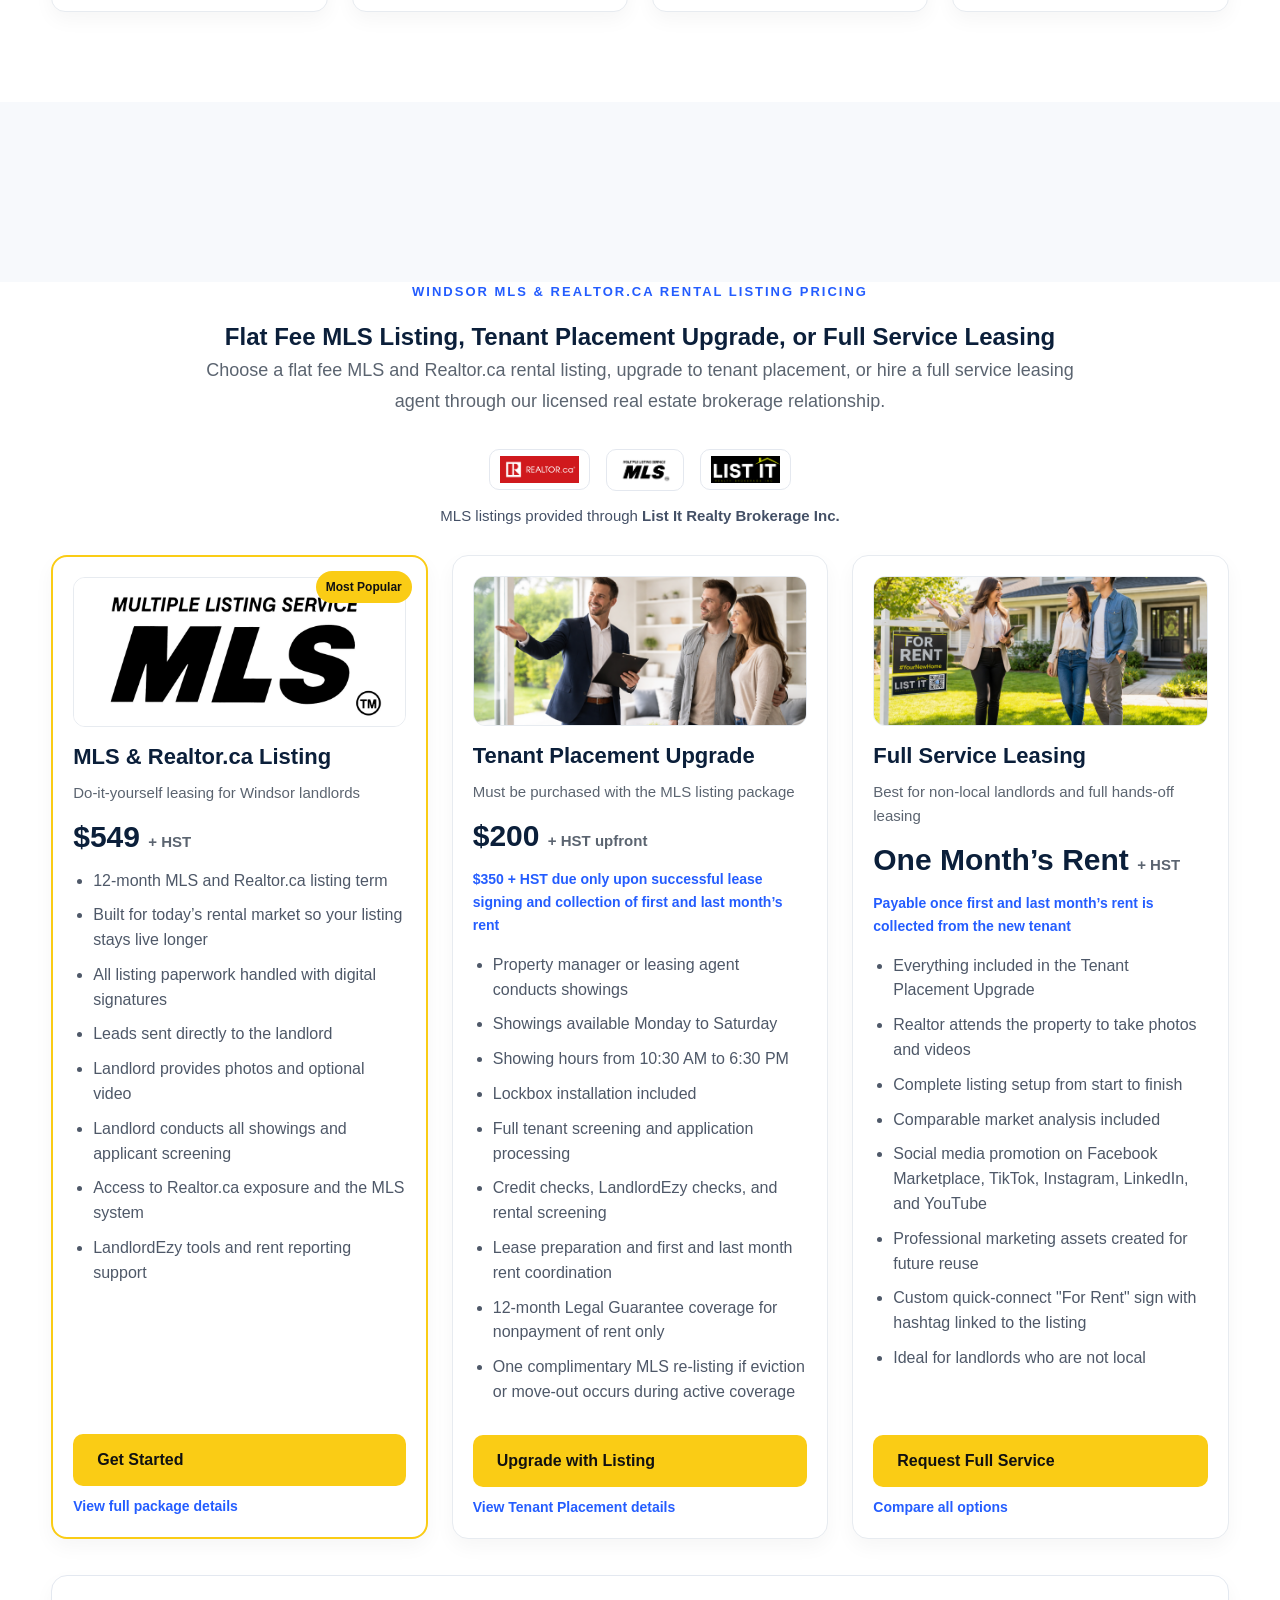
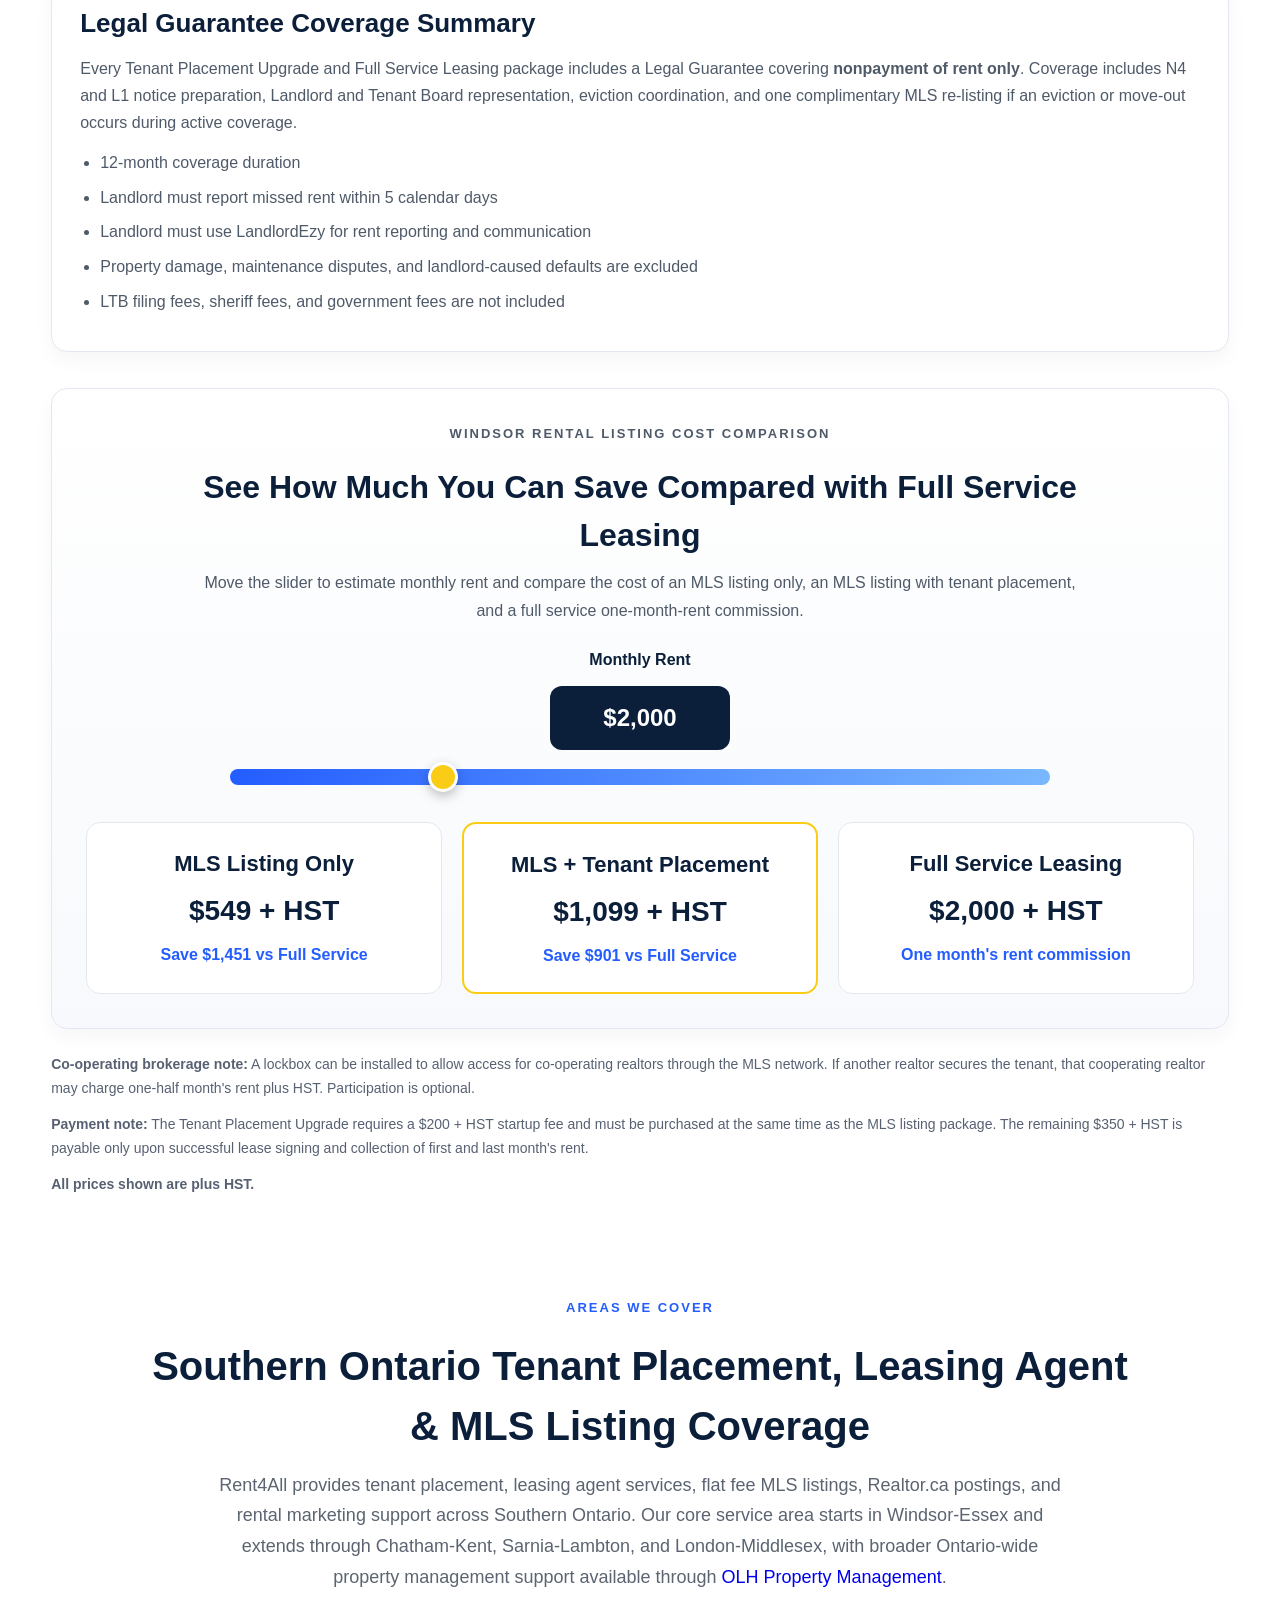
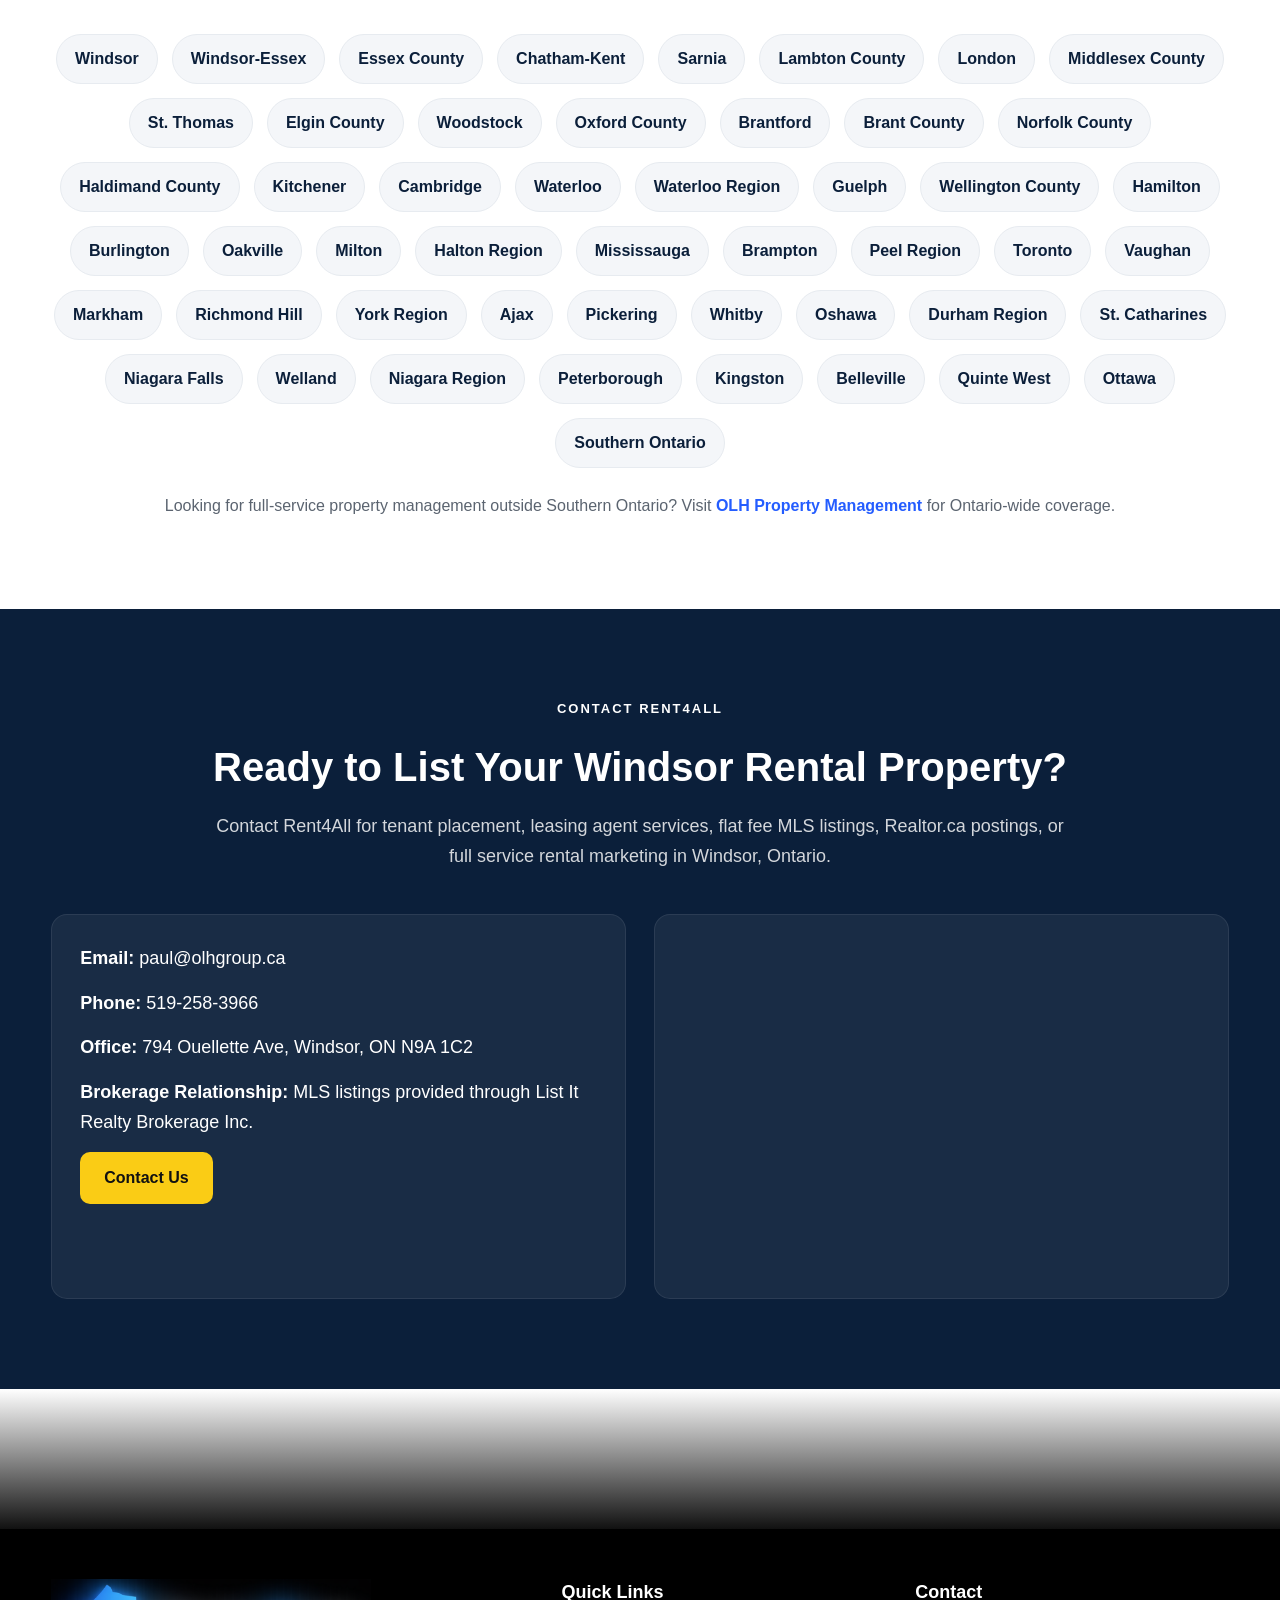
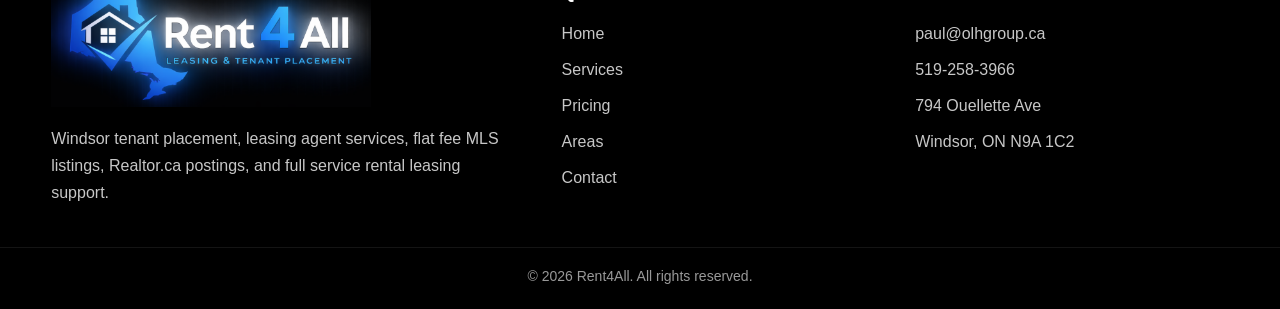
==== commit 4de235e2: "card 1 link added" ====
--- a/index.html
+++ b/index.html
@@ -167,7 +167,7 @@
         <p>
           Get your rental posted on the MLS system and Realtor.ca through our licensed brokerage relationship while keeping control of your own showings and applicant screening.
         </p>
-        <a href="flat-fee-mls-listing-windsor.html" class="text-link">Learn more about Flat Fee MLS Listing</a>
+        <a href="flat-fee-mls-listing-windsor.html" class="https://rent4all.ca/flat-fee-mls-listing-windsor.html">Learn more about Flat Fee MLS Listing</a>
       </div>
 
       <!-- =========================
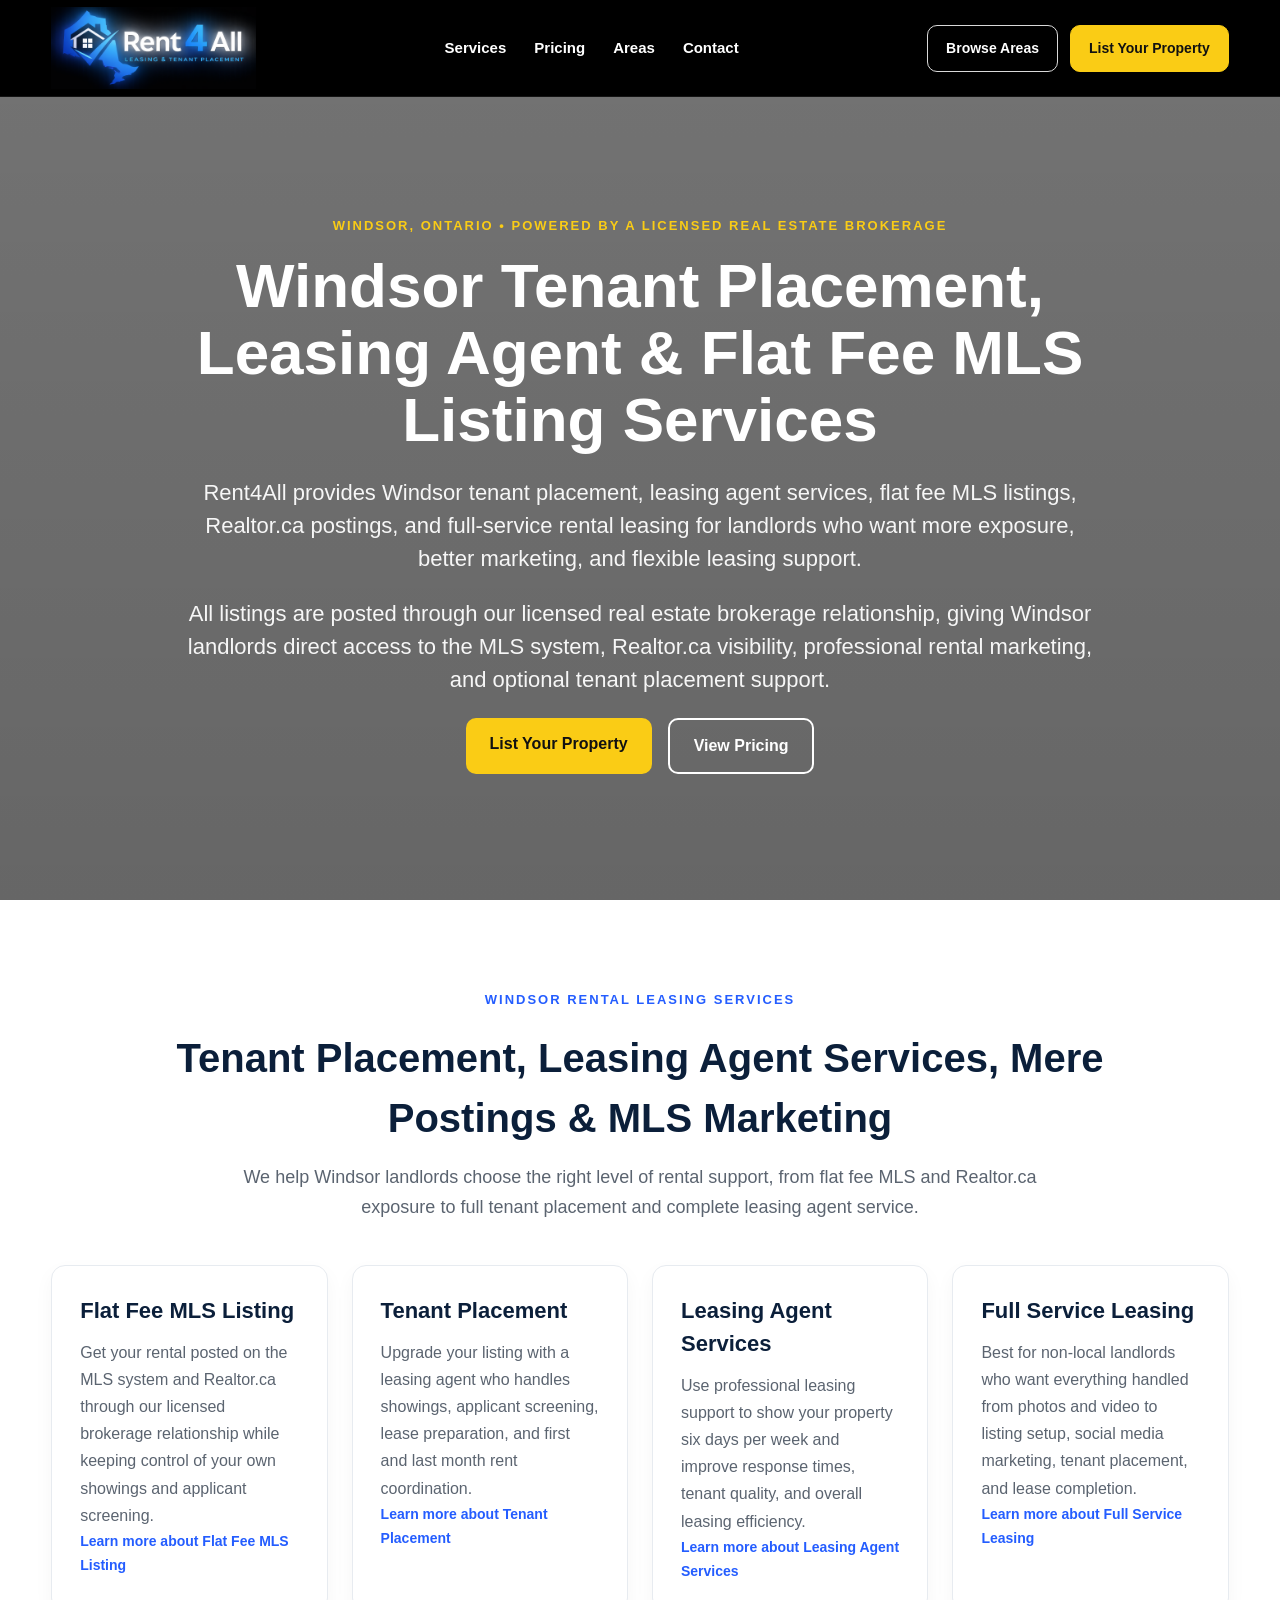
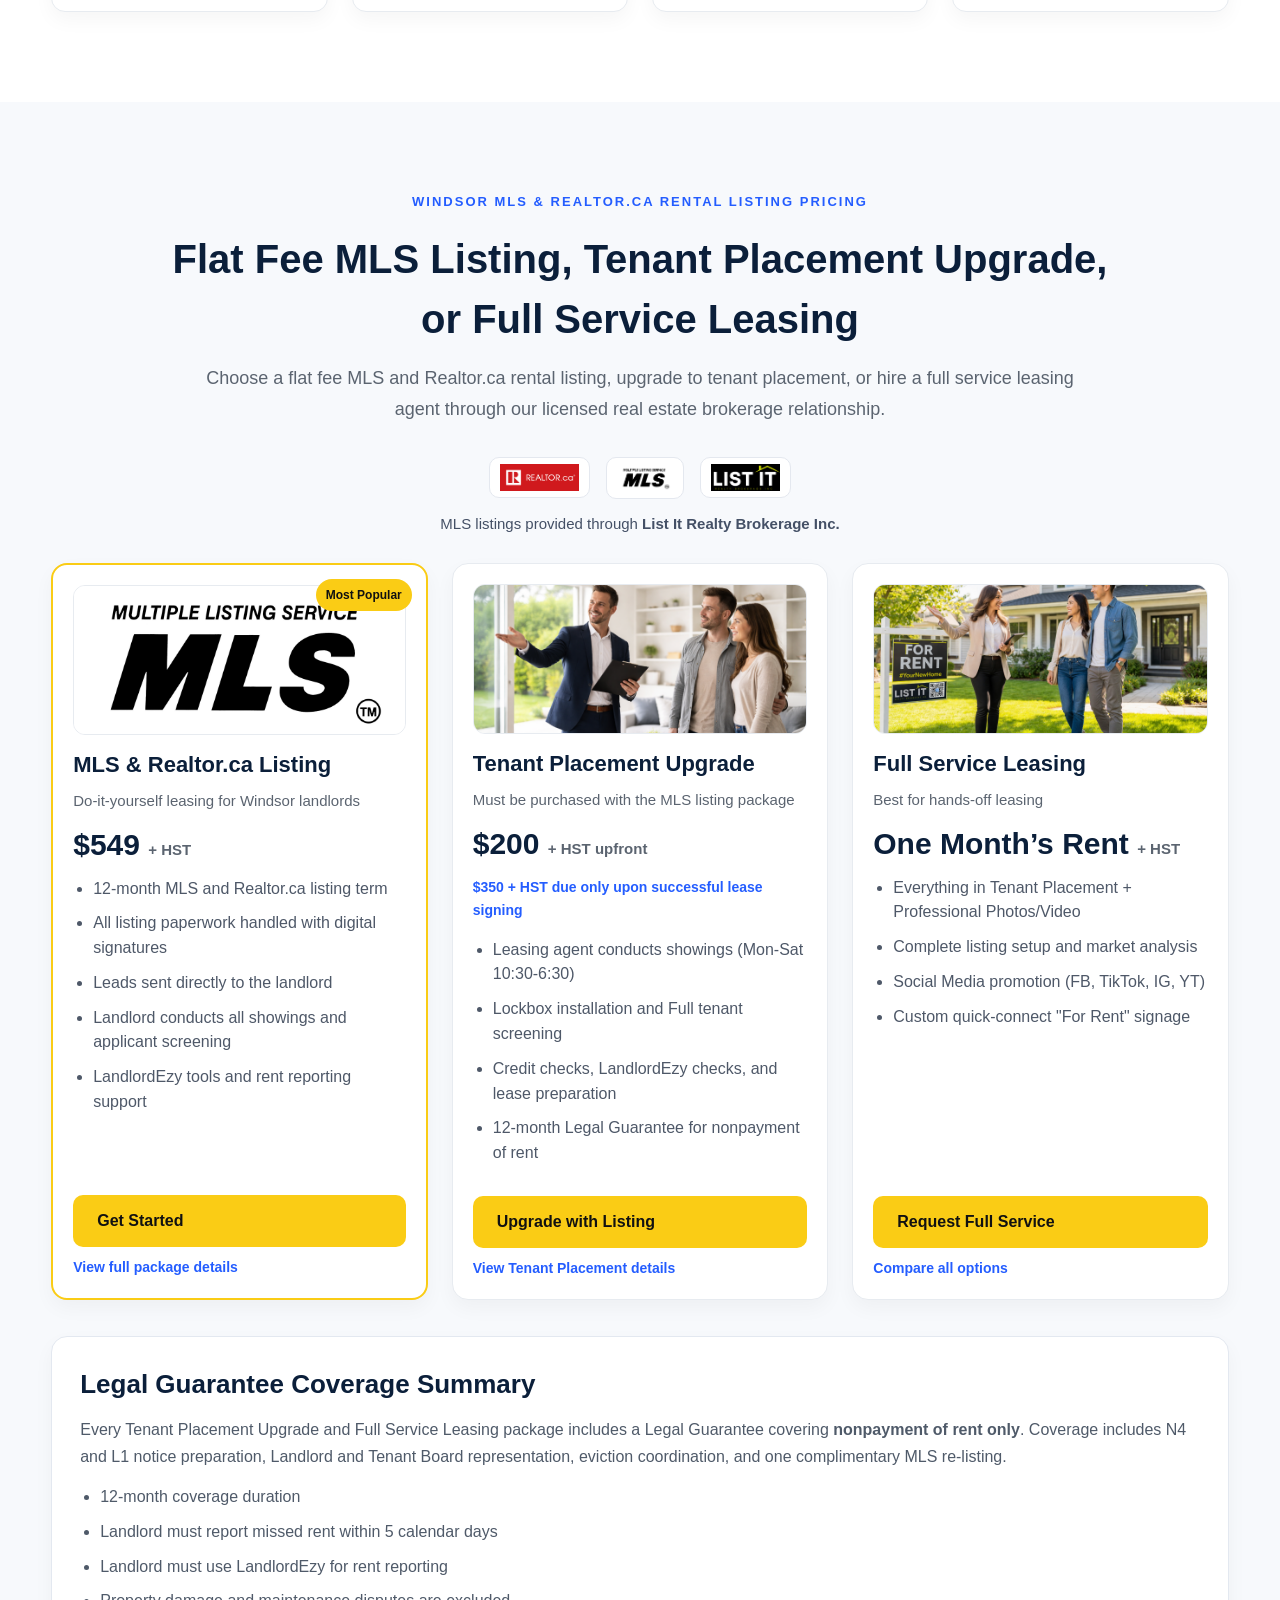
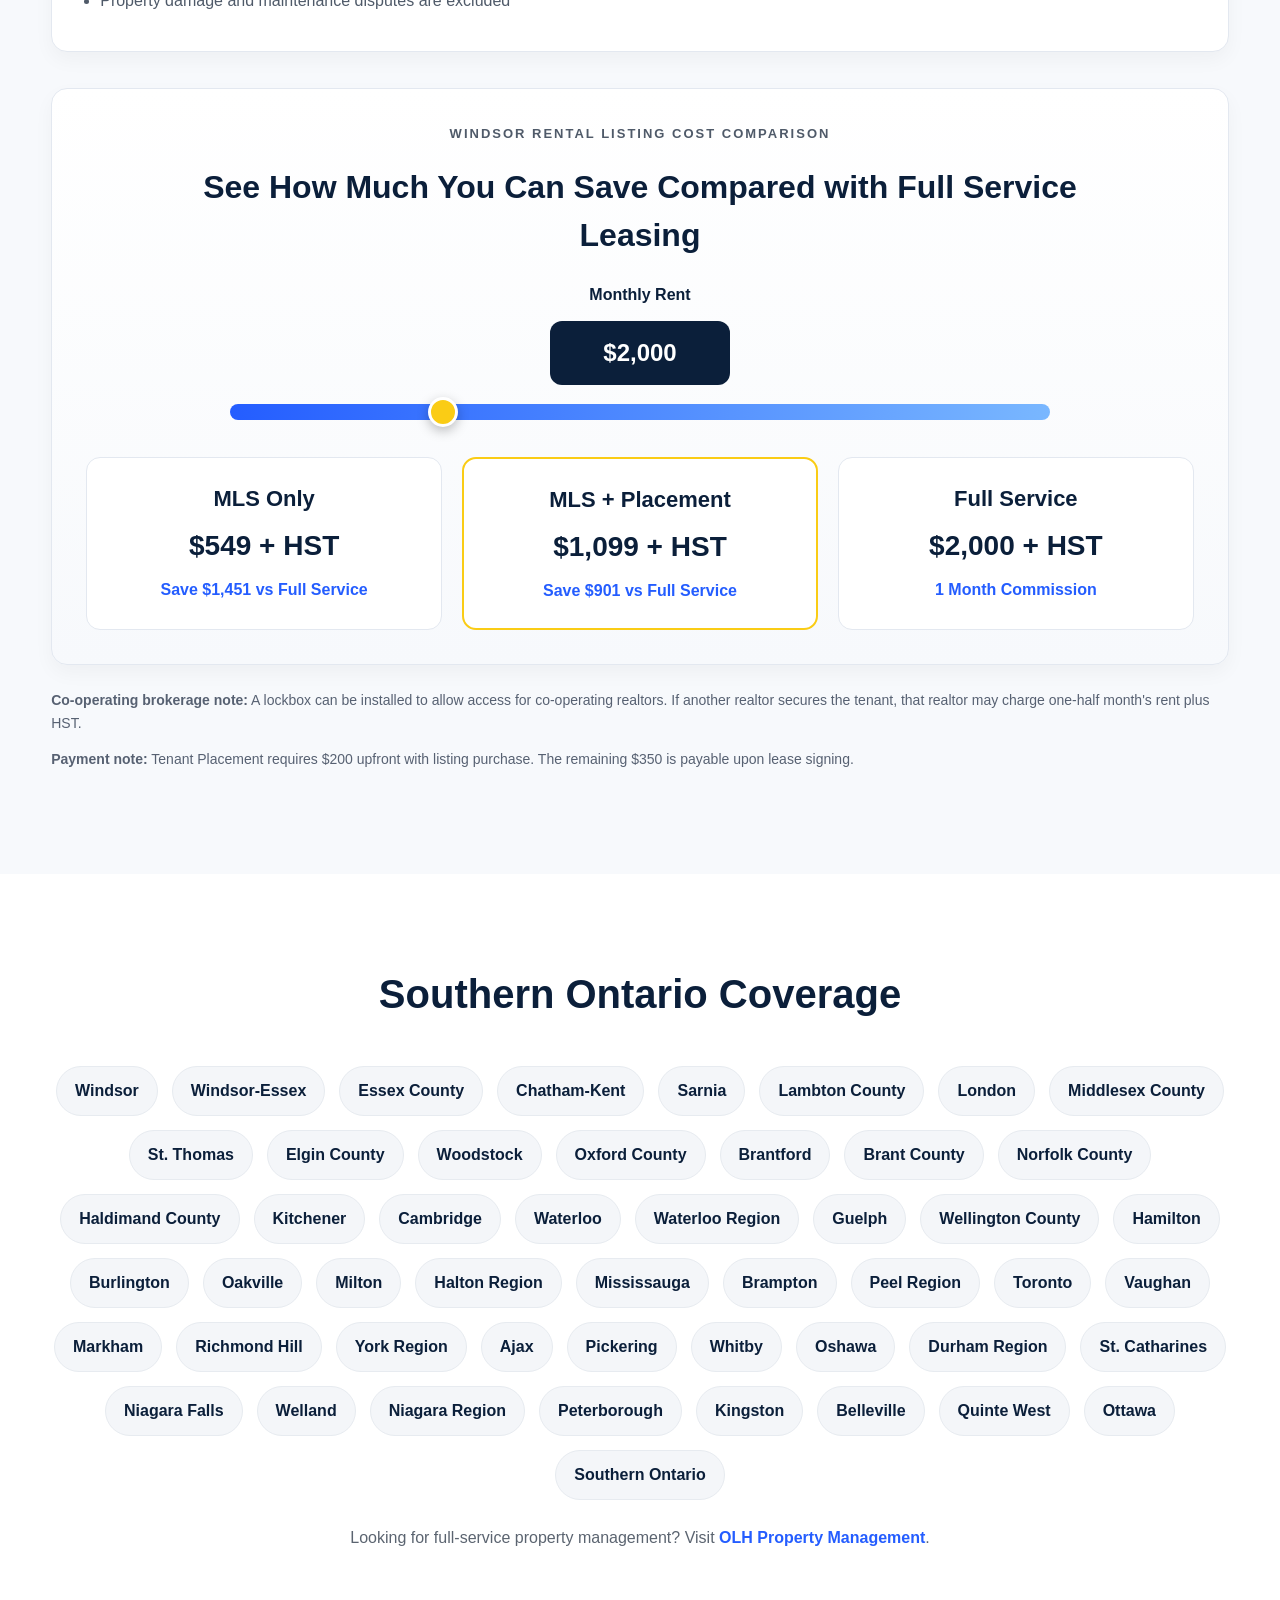
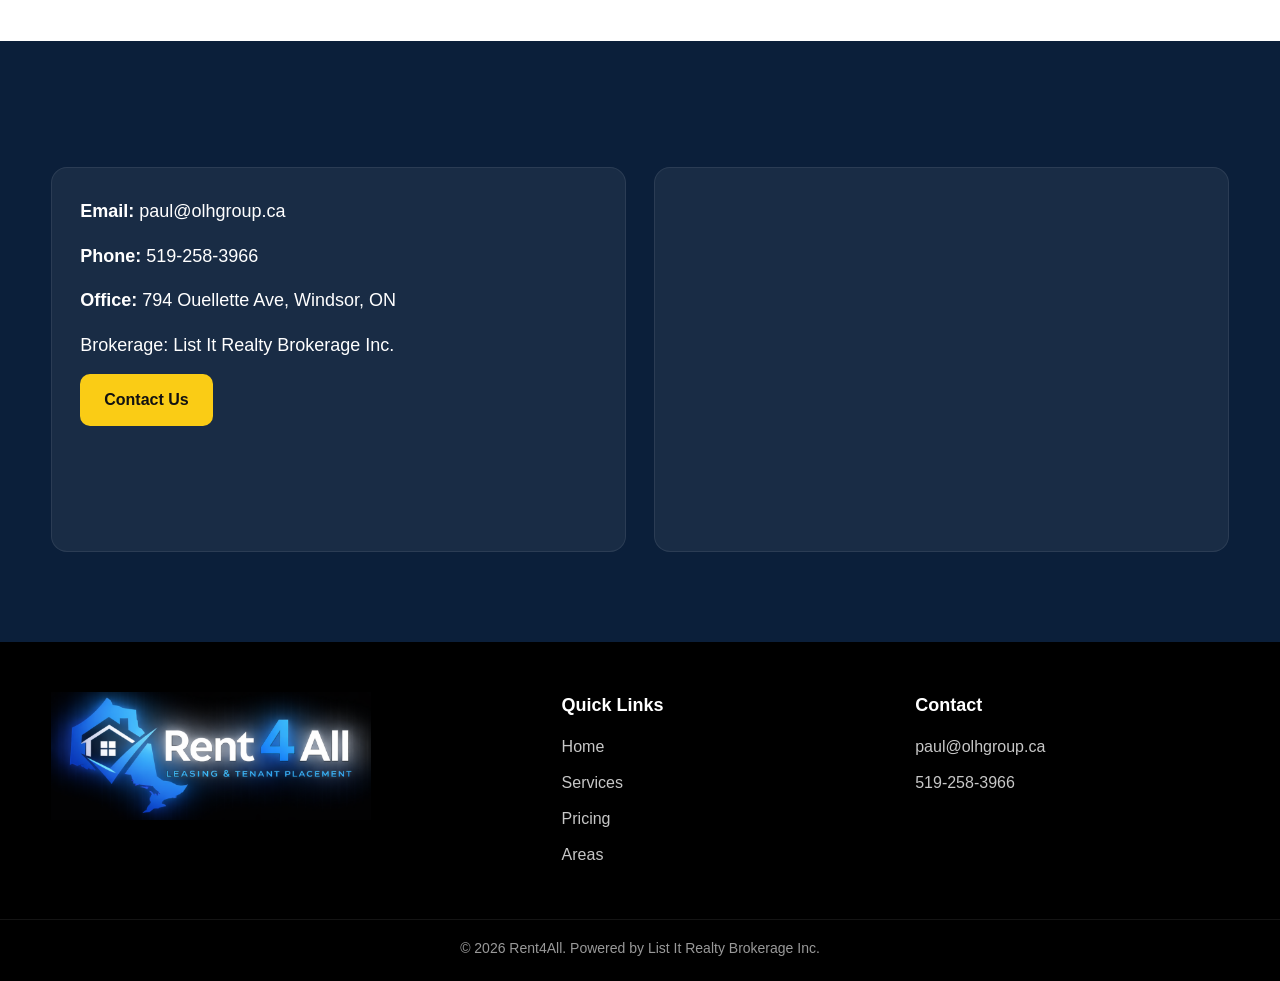
==== commit deceb94c: "Updated homepage" ====
--- a/index.html
+++ b/index.html
@@ -1,15 +1,13 @@
 <!DOCTYPE html>
 <html lang="en">
 <head>
-  <!-- =========================
-       PAGE HEAD / SEO
-  ========================== -->
   <meta charset="UTF-8">
   <meta name="viewport" content="width=device-width, initial-scale=1.0">
 
   <title>Windsor Tenant Placement, Leasing Agent & Flat Fee MLS Listings | Rent4All</title>
   <meta name="description" content="Windsor tenant placement, leasing agent services, flat fee MLS listings, Realtor.ca postings, mere postings, and full-service rental leasing through a licensed real estate brokerage relationship.">
   <meta name="keywords" content="Windsor tenant placement, Windsor leasing agent, flat fee MLS listing Windsor, Realtor.ca posting Windsor, mere posting Windsor, Windsor rental listing service, MLS rental listing Windsor, tenant placement services Windsor, leasing services Windsor Ontario">
+  
   <meta name="robots" content="index, follow">
   <meta name="author" content="Rent4All">
   <meta name="geo.region" content="CA-ON">
@@ -18,96 +16,76 @@
   <meta name="ICBM" content="42.3089, -83.0320">
   <link rel="canonical" href="https://rent4all.ca/">
 
-  <!-- =========================
-       OPEN GRAPH
-  ========================== -->
   <meta property="og:title" content="Windsor Tenant Placement, Leasing Agent & Flat Fee MLS Listings | Rent4All">
-  <meta property="og:description" content="Flat fee MLS listings, Realtor.ca postings, tenant placement, mere postings, and full-service leasing support in Windsor, Ontario.">
+  <meta property="og:description" content="Flat fee MLS listings, Realtor.ca postings, tenant placement, and full-service leasing support in Windsor, Ontario.">
   <meta property="og:type" content="website">
   <meta property="og:url" content="https://rent4all.ca/">
   <meta property="og:image" content="https://rent4all.ca/images/Rent4All-Tenant-Placement-Logo.png">
 
-  <!-- =========================
-       TWITTER
-  ========================== -->
-  <meta name="twitter:card" content="summary_large_image">
-  <meta name="twitter:title" content="Windsor Tenant Placement, Leasing Agent & Flat Fee MLS Listings | Rent4All">
-  <meta name="twitter:description" content="Windsor MLS listings, Realtor.ca postings, tenant placement, leasing agent services, and full-service rental marketing.">
-  <meta name="twitter:image" content="https://rent4all.ca/images/Rent4All-Tenant-Placement-Logo.png">
-
-  <!-- =========================
-       SCHEMA / STRUCTURED DATA
-  ========================== -->
   <script type="application/ld+json">
   {
     "@context": "https://schema.org",
-    "@type": "RealEstateAgent",
-    "name": "Rent4All",
-    "url": "https://rent4all.ca/",
-    "image": "https://rent4all.ca/images/Rent4All-Tenant-Placement-Logo.png",
-    "telephone": "+1-519-258-3966",
-    "description": "Rent4All provides Windsor tenant placement, leasing agent services, flat fee MLS listings, Realtor.ca postings, mere postings, and full-service leasing support through a licensed real estate brokerage relationship.",
-    "address": {
-      "@type": "PostalAddress",
-      "streetAddress": "794 Ouellette Ave",
-      "addressLocality": "Windsor",
-      "addressRegion": "ON",
-      "postalCode": "N9A 1C2",
-      "addressCountry": "CA"
-    },
-    "areaServed": [
-      { "@type": "City", "name": "Windsor" },
-      { "@type": "City", "name": "Tecumseh" },
-      { "@type": "City", "name": "LaSalle" }
-    ],
-    "parentOrganization": {
-      "@type": "Organization",
-      "name": "List It Realty Brokerage Inc."
-    }
+    "@graph": [
+      {
+        "@type": "RealEstateAgent",
+        "@id": "https://rent4all.ca/#organization",
+        "name": "Rent4All",
+        "url": "https://rent4all.ca/",
+        "image": "https://rent4all.ca/images/Rent4All-Tenant-Placement-Logo.png",
+        "logo": "https://rent4all.ca/images/Rent4All-Tenant-Placement-Logo.png",
+        "telephone": "+1-519-258-3966",
+        "email": "paul@olhgroup.ca",
+        "priceRange": "$$",
+        "address": {
+          "@type": "PostalAddress",
+          "streetAddress": "794 Ouellette Ave",
+          "addressLocality": "Windsor",
+          "addressRegion": "ON",
+          "postalCode": "N9A 1C2",
+          "addressCountry": "CA"
+        },
+        "geo": {
+          "@type": "GeoCoordinates",
+          "latitude": 42.3089,
+          "longitude": -83.0320
+        },
+        "sameAs": [
+          "https://share.google/olI48NWiExHKRoXZn",
+          "https://olhgroup.ca/",
+          "https://listitrealty.ca/"
+        ],
+        "parentOrganization": {
+          "@type": "Organization",
+          "name": "List It Realty Brokerage Inc."
+        }
+      }
+    ]
   }
   </script>
 
-  <!-- =========================
-       STYLESHEET
-  ========================== -->
   <link rel="stylesheet" href="css/styles.css">
 </head>
 <body>
 
-  <!-- =========================
-       HEADER / NAVIGATION
-  ========================== -->
   <header class="site-header" id="siteHeader">
     <div class="container header-inner">
-
-      <!-- LOGO -->
       <a href="index.html" class="site-logo">
-        <img src="images/Rent4All-Tenant-Placement-Logo.png" alt="Rent4All Windsor tenant placement and leasing agent services logo">
+        <img src="images/Rent4All-Tenant-Placement-Logo.png" alt="Rent4All Windsor tenant placement logo">
       </a>
-
-      <!-- DESKTOP NAVIGATION -->
       <nav class="site-nav">
         <a href="#services">Services</a>
         <a href="#pricing">Pricing</a>
         <a href="#areas">Areas</a>
         <a href="#contact">Contact</a>
       </nav>
-
-      <!-- HEADER BUTTONS -->
       <div class="header-actions">
         <a href="#areas" class="header-btn header-btn-outline">Browse Areas</a>
         <a href="#contact" class="header-btn header-btn-primary">List Your Property</a>
       </div>
-
-      <!-- MOBILE MENU BUTTON -->
-      <button class="mobile-menu-toggle" id="mobileMenuToggle" aria-label="Open menu" aria-expanded="false">
-        <span></span>
-        <span></span>
-        <span></span>
+      <button class="mobile-menu-toggle" id="mobileMenuToggle" aria-label="Open menu">
+        <span></span><span></span><span></span>
       </button>
     </div>
-
-    <!-- MOBILE MENU -->
     <div class="mobile-menu" id="mobileMenu">
       <a href="#services">Services</a>
       <a href="#pricing">Pricing</a>
@@ -118,24 +96,17 @@
     </div>
   </header>
 
-  <!-- =========================
-       HERO SECTION
-  ========================== -->
   <section class="hero" id="hero">
     <div class="hero-overlay">
       <div class="container hero-content fade-in">
         <p class="hero-eyebrow">Windsor, Ontario • Powered by a Licensed Real Estate Brokerage</p>
-
         <h1>Windsor Tenant Placement, Leasing Agent & Flat Fee MLS Listing Services</h1>
-
         <p class="hero-text">
           Rent4All provides Windsor tenant placement, leasing agent services, flat fee MLS listings, Realtor.ca postings, and full-service rental leasing for landlords who want more exposure, better marketing, and flexible leasing support.
         </p>
-
         <p class="hero-text">
           All listings are posted through our licensed real estate brokerage relationship, giving Windsor landlords direct access to the MLS system, Realtor.ca visibility, professional rental marketing, and optional tenant placement support.
         </p>
-
         <div class="hero-buttons">
           <a href="#contact" class="btn primary">List Your Property</a>
           <a href="#pricing" class="btn secondary">View Pricing</a>
@@ -144,414 +115,208 @@
     </div>
   </section>
 
-  <!-- =========================
-     SERVICES SECTION
-========================== -->
-<section class="section fade-in" id="services">
-  <div class="container">
-    <div class="section-heading">
-      <p class="section-eyebrow section-eyebrow-dark">Windsor Rental Leasing Services</p>
-      <h2>Tenant Placement, Leasing Agent Services, Mere Postings & MLS Marketing</h2>
-      <p class="section-intro">
-        We help Windsor landlords choose the right level of rental support, from flat fee MLS and Realtor.ca exposure to full tenant placement and complete leasing agent service.
-      </p>
-    </div>
-
-    <div class="services-grid">
-
-      <!-- =========================
-           CARD 1
-      ========================== -->
-      <div class="card">
-        <h3>Flat Fee MLS Listing</h3>
-        <p>
-          Get your rental posted on the MLS system and Realtor.ca through our licensed brokerage relationship while keeping control of your own showings and applicant screening.
+  <section class="section fade-in" id="services">
+    <div class="container">
+      <div class="section-heading">
+        <p class="section-eyebrow section-eyebrow-dark">Windsor Rental Leasing Services</p>
+        <h2>Tenant Placement, Leasing Agent Services, Mere Postings & MLS Marketing</h2>
+        <p class="section-intro">
+          We help Windsor landlords choose the right level of rental support, from flat fee MLS and Realtor.ca exposure to full tenant placement and complete leasing agent service.
         </p>
-        <a href="flat-fee-mls-listing-windsor.html" class="https://rent4all.ca/flat-fee-mls-listing-windsor.html">Learn more about Flat Fee MLS Listing</a>
-      </div>
-
-      <!-- =========================
-           CARD 2
-      ========================== -->
-      <div class="card">
-        <h3>Tenant Placement</h3>
-        <p>
-          Upgrade your listing with a leasing agent who handles showings, applicant screening, lease preparation, and first and last month rent coordination.
+      </div>
+      <div class="services-grid">
+        <div class="card">
+          <h3>Flat Fee MLS Listing</h3>
+          <p>Get your rental posted on the MLS system and Realtor.ca through our licensed brokerage relationship while keeping control of your own showings and applicant screening.</p>
+          <a href="flat-fee-mls-listing-windsor.html" class="text-link">Learn more about Flat Fee MLS Listing</a>
+        </div>
+        <div class="card">
+          <h3>Tenant Placement</h3>
+          <p>Upgrade your listing with a leasing agent who handles showings, applicant screening, lease preparation, and first and last month rent coordination.</p>
+          <a href="tenant-placement-windsor.html" class="text-link">Learn more about Tenant Placement</a>
+        </div>
+        <div class="card">
+          <h3>Leasing Agent Services</h3>
+          <p>Use professional leasing support to show your property six days per week and improve response times, tenant quality, and overall leasing efficiency.</p>
+          <a href="leasing-agent-windsor.html" class="text-link">Learn more about Leasing Agent Services</a>
+        </div>
+        <div class="card">
+          <h3>Full Service Leasing</h3>
+          <p>Best for non-local landlords who want everything handled from photos and video to listing setup, social media marketing, tenant placement, and lease completion.</p>
+          <a href="full-service-leasing-windsor.html" class="text-link">Learn more about Full Service Leasing</a>
+        </div>
+      </div>
+    </div>
+  </section>
+
+  <section class="section pricing-section" id="pricing">
+    <div class="container">
+      <div class="pricing-header">
+        <p class="pricing-eyebrow pricing-eyebrow-blue">Windsor MLS & Realtor.ca Rental Listing Pricing</p>
+        <h2>Flat Fee MLS Listing, Tenant Placement Upgrade, or Full Service Leasing</h2>
+        <p class="section-intro pricing-intro">
+          Choose a flat fee MLS and Realtor.ca rental listing, upgrade to tenant placement, or hire a full service leasing agent through our licensed real estate brokerage relationship.
         </p>
-        <a href="tenant-placement-windsor.html" class="text-link">Learn more about Tenant Placement</a>
-      </div>
-
-      <!-- =========================
-           CARD 3
-      ========================== -->
-      <div class="card">
-        <h3>Leasing Agent Services</h3>
-        <p>
-          Use professional leasing support to show your property six days per week and improve response times, tenant quality, and overall leasing efficiency.
-        </p>
-        <a href="leasing-agent-windsor.html" class="text-link">Learn more about Leasing Agent Services</a>
-      </div>
-
-      <!-- =========================
-           CARD 4
-      ========================== -->
-      <div class="card">
-        <h3>Full Service Leasing</h3>
-        <p>
-          Best for non-local landlords who want everything handled from photos and video to listing setup, social media marketing, tenant placement, and lease completion.
-        </p>
-        <a href="full-service-leasing-windsor.html" class="text-link">Learn more about Full Service Leasing</a>
-      </div>
-
-    </div>
-  </div>
-</section>
-
-  <!-- =========================
-       PRICING SECTION
-  ========================== -->
-<section class="section pricing-section" id="pricing"></section>
-  <div class="container">
-
-    <div class="pricing-header">
-      <p class="pricing-eyebrow pricing-eyebrow-blue">Windsor MLS & Realtor.ca Rental Listing Pricing</p>
-      <h2>Flat Fee MLS Listing, Tenant Placement Upgrade, or Full Service Leasing</h2>
-      <p class="section-intro pricing-intro">
-        Choose a flat fee MLS and Realtor.ca rental listing, upgrade to tenant placement, or hire a full service leasing agent through our licensed real estate brokerage relationship.
-      </p>
-    </div>
-
-    <div class="pricing-trust-logos">
-      <img src="images/Tenant-Placement-Windsor-Realtor-Flat-Fee-Listing.png" alt="Realtor.ca logo for Windsor flat fee rental listing services">
-      <img src="images/flat-fee-mls-listing-windsor.jpg" alt="MLS multiple listing service logo for Windsor rental listings">
-      <img src="images/list-it-realty-brokerage-flat-fee-listing-windsor.png" alt="List It Realty Brokerage Inc logo for Windsor MLS rental listing services">
-    </div>
-
-    <div class="brokerage-note">
-      MLS listings provided through <strong>List It Realty Brokerage Inc.</strong>
-    </div>
-
-    <div class="pricing-grid pricing-grid-3">
-
-      <!-- =========================
-           MLS LISTING CARD
-      ========================== -->
-      <article class="pricing-card featured-card">
-        <div class="pricing-badge">Most Popular</div>
-
-        <div class="pricing-image-wrap">
-          <img src="images/flat-fee-mls-listing-windsor.jpg" alt="Flat fee MLS and Realtor.ca listing services in Windsor Ontario" class="pricing-card-image">
-        </div>
-
-        <h3>MLS & Realtor.ca Listing</h3>
-        <p class="pricing-subtitle">Do-it-yourself leasing for Windsor landlords</p>
-        <p class="price">$549 <span>+ HST</span></p>
-
-        <ul class="pricing-features">
-          <li>12-month MLS and Realtor.ca listing term</li>
-          <li>Built for today’s rental market so your listing stays live longer</li>
-          <li>All listing paperwork handled with digital signatures</li>
-          <li>Leads sent directly to the landlord</li>
-          <li>Landlord provides photos and optional video</li>
-          <li>Landlord conducts all showings and applicant screening</li>
-          <li>Access to Realtor.ca exposure and the MLS system</li>
-          <li>LandlordEzy tools and rent reporting support</li>
+      </div>
+
+      <div class="pricing-trust-logos">
+        <img src="images/Tenant-Placement-Windsor-Realtor-Flat-Fee-Listing.png" alt="Realtor.ca logo">
+        <img src="images/flat-fee-mls-listing-windsor.jpg" alt="MLS logo">
+        <img src="images/list-it-realty-brokerage-flat-fee-listing-windsor.png" alt="List It Realty Logo">
+      </div>
+
+      <div class="brokerage-note">
+        MLS listings provided through <strong>List It Realty Brokerage Inc.</strong>
+      </div>
+
+      <div class="pricing-grid pricing-grid-3">
+        <article class="pricing-card featured-card">
+          <div class="pricing-badge">Most Popular</div>
+          <div class="pricing-image-wrap">
+            <img src="images/flat-fee-mls-listing-windsor.jpg" alt="Flat fee MLS Windsor" class="pricing-card-image">
+          </div>
+          <h3>MLS & Realtor.ca Listing</h3>
+          <p class="pricing-subtitle">Do-it-yourself leasing for Windsor landlords</p>
+          <p class="price">$549 <span>+ HST</span></p>
+          <ul class="pricing-features">
+            <li>12-month MLS and Realtor.ca listing term</li>
+            <li>All listing paperwork handled with digital signatures</li>
+            <li>Leads sent directly to the landlord</li>
+            <li>Landlord conducts all showings and applicant screening</li>
+            <li>LandlordEzy tools and rent reporting support</li>
+          </ul>
+          <div class="pricing-card-footer">
+            <a href="#contact" class="btn primary">Get Started</a>
+            <a href="pricing-details.html" class="text-link">View full package details</a>
+          </div>
+        </article>
+
+        <article class="pricing-card">
+          <div class="pricing-image-wrap">
+            <img src="images/tenant-placement-leasing-services-windsor.png" alt="Tenant Placement Windsor" class="pricing-card-image">
+          </div>
+          <h3>Tenant Placement Upgrade</h3>
+          <p class="pricing-subtitle">Must be purchased with the MLS listing package</p>
+          <p class="price">$200 <span>+ HST upfront</span></p>
+          <p class="pricing-payment-note">$350 + HST due only upon successful lease signing</p>
+          <ul class="pricing-features">
+            <li>Leasing agent conducts showings (Mon-Sat 10:30-6:30)</li>
+            <li>Lockbox installation and Full tenant screening</li>
+            <li>Credit checks, LandlordEzy checks, and lease preparation</li>
+            <li>12-month Legal Guarantee for nonpayment of rent</li>
+          </ul>
+          <div class="pricing-card-footer">
+            <a href="#contact" class="btn primary">Upgrade with Listing</a>
+            <a href="tenant-placement-windsor.html" class="text-link">View Tenant Placement details</a>
+          </div>
+        </article>
+
+        <article class="pricing-card">
+          <div class="pricing-image-wrap">
+            <img src="images/tenant-placement-leasing-services-windsor-ontario.png" alt="Full Service Leasing Windsor" class="pricing-card-image">
+          </div>
+          <h3>Full Service Leasing</h3>
+          <p class="pricing-subtitle">Best for hands-off leasing</p>
+          <p class="price">One Month’s Rent <span>+ HST</span></p>
+          <ul class="pricing-features">
+            <li>Everything in Tenant Placement + Professional Photos/Video</li>
+            <li>Complete listing setup and market analysis</li>
+            <li>Social Media promotion (FB, TikTok, IG, YT)</li>
+            <li>Custom quick-connect "For Rent" signage</li>
+          </ul>
+          <div class="pricing-card-footer">
+            <a href="#contact" class="btn primary">Request Full Service</a>
+            <a href="pricing-details.html" class="text-link">Compare all options</a>
+          </div>
+        </article>
+      </div>
+
+      <div class="legal-guarantee-box">
+        <h3>Legal Guarantee Coverage Summary</h3>
+        <p>Every Tenant Placement Upgrade and Full Service Leasing package includes a Legal Guarantee covering <strong>nonpayment of rent only</strong>. Coverage includes N4 and L1 notice preparation, Landlord and Tenant Board representation, eviction coordination, and one complimentary MLS re-listing.</p>
+        <ul class="legal-guarantee-list">
+          <li>12-month coverage duration</li>
+          <li>Landlord must report missed rent within 5 calendar days</li>
+          <li>Landlord must use LandlordEzy for rent reporting</li>
+          <li>Property damage and maintenance disputes are excluded</li>
         </ul>
-
-        <div class="pricing-card-footer">
-          <a href="#contact" class="btn primary">Get Started</a>
-          <a href="pricing-details.html" class="text-link">View full package details</a>
-        </div>
-      </article>
-
-      <!-- =========================
-           TENANT PLACEMENT CARD
-      ========================== -->
-      <article class="pricing-card">
-        <div class="pricing-image-wrap">
-          <img src="images/tenant-placement-leasing-services-windsor.png" alt="Professional tenant placement and leasing services in Windsor Ontario" class="pricing-card-image">
-        </div>
-
-        <h3>Tenant Placement Upgrade</h3>
-        <p class="pricing-subtitle">Must be purchased with the MLS listing package</p>
-        <p class="price">$200 <span>+ HST upfront</span></p>
-        <p class="pricing-payment-note">
-          $350 + HST due only upon successful lease signing and collection of first and last month’s rent
-        </p>
-
-        <ul class="pricing-features">
-          <li>Property manager or leasing agent conducts showings</li>
-          <li>Showings available Monday to Saturday</li>
-          <li>Showing hours from 10:30 AM to 6:30 PM</li>
-          <li>Lockbox installation included</li>
-          <li>Full tenant screening and application processing</li>
-          <li>Credit checks, LandlordEzy checks, and rental screening</li>
-          <li>Lease preparation and first and last month rent coordination</li>
-          <li>12-month Legal Guarantee coverage for nonpayment of rent only</li>
-          <li>One complimentary MLS re-listing if eviction or move-out occurs during active coverage</li>
-        </ul>
-
-        <div class="pricing-card-footer">
-          <a href="#contact" class="btn primary">Upgrade with Listing</a>
-          <a href="tenant-placement-windsor.html" class="text-link">View Tenant Placement details</a>
-        </div>
-      </article>
-
-      <!-- =========================
-           FULL SERVICE CARD
-      ========================== -->
-      <article class="pricing-card">
-        <div class="pricing-image-wrap">
-          <img src="images/tenant-placement-leasing-services-windsor-ontario.png" alt="Full service leasing agent showing a rental property in Windsor Ontario" class="pricing-card-image">
-        </div>
-
-        <h3>Full Service Leasing</h3>
-        <p class="pricing-subtitle">Best for non-local landlords and full hands-off leasing</p>
-        <p class="price">One Month’s Rent <span>+ HST</span></p>
-        <p class="pricing-payment-note">
-          Payable once first and last month’s rent is collected from the new tenant
-        </p>
-
-        <ul class="pricing-features">
-          <li>Everything included in the Tenant Placement Upgrade</li>
-          <li>Realtor attends the property to take photos and videos</li>
-          <li>Complete listing setup from start to finish</li>
-          <li>Comparable market analysis included</li>
-          <li>Social media promotion on Facebook Marketplace, TikTok, Instagram, LinkedIn, and YouTube</li>
-          <li>Professional marketing assets created for future reuse</li>
-          <li>Custom quick-connect "For Rent" sign with hashtag linked to the listing</li>
-          <li>Ideal for landlords who are not local</li>
-        </ul>
-
-        <div class="pricing-card-footer">
-          <a href="#contact" class="btn primary">Request Full Service</a>
-          <a href="pricing-details.html" class="text-link">Compare all options</a>
-        </div>
-      </article>
-    </div>
-
-    <div class="legal-guarantee-box">
-      <h3>Legal Guarantee Coverage Summary</h3>
-      <p>
-        Every Tenant Placement Upgrade and Full Service Leasing package includes a Legal Guarantee covering
-        <strong>nonpayment of rent only</strong>. Coverage includes N4 and L1 notice preparation, Landlord and Tenant Board representation, eviction coordination, and one complimentary MLS re-listing if an eviction or move-out occurs during active coverage.
-      </p>
-
-      <ul class="legal-guarantee-list">
-        <li>12-month coverage duration</li>
-        <li>Landlord must report missed rent within 5 calendar days</li>
-        <li>Landlord must use LandlordEzy for rent reporting and communication</li>
-        <li>Property damage, maintenance disputes, and landlord-caused defaults are excluded</li>
-        <li>LTB filing fees, sheriff fees, and government fees are not included</li>
-      </ul>
-    </div>
-
-    <div class="savings-calculator">
-      <div class="savings-header">
-        <p class="pricing-eyebrow pricing-eyebrow-blue">Windsor Rental Listing Cost Comparison</p>
-        <h3>See How Much You Can Save Compared with Full Service Leasing</h3>
-        <p>
-          Move the slider to estimate monthly rent and compare the cost of an MLS listing only,
-          an MLS listing with tenant placement, and a full service one-month-rent commission.
-        </p>
-      </div>
-
-      <div class="slider-wrap">
-        <label for="rentSlider">Monthly Rent</label>
-        <div class="rent-display" id="rentDisplay">$2,000</div>
-        <input type="range" id="rentSlider" min="1000" max="5000" step="100" value="2000">
-      </div>
-
-      <div class="savings-results">
-        <div class="savings-box">
-          <h4>MLS Listing Only</h4>
-          <p class="savings-cost" id="mlsOnlyCost">$549 + HST</p>
-          <p class="savings-save" id="mlsOnlySave">Save $1,451 vs Full Service</p>
-        </div>
-
-        <div class="savings-box highlight">
-          <h4>MLS + Tenant Placement</h4>
-          <p class="savings-cost" id="mlsTenantCost">$1,099 + HST</p>
-          <p class="savings-save" id="mlsTenantSave">Save $901 vs Full Service</p>
-        </div>
-
-        <div class="savings-box">
-          <h4>Full Service Leasing</h4>
-          <p class="savings-cost" id="fullServiceCost">$2,000 + HST</p>
-          <p class="savings-save">One month's rent commission</p>
-        </div>
-      </div>
-    </div>
-
-    <div class="pricing-disclosures">
-      <p>
-        <strong>Co-operating brokerage note:</strong> A lockbox can be installed to allow access for co-operating realtors through the MLS network. If another realtor secures the tenant, that cooperating realtor may charge one-half month's rent plus HST. Participation is optional.
-      </p>
-      <p>
-        <strong>Payment note:</strong> The Tenant Placement Upgrade requires a $200 + HST startup fee and must be purchased at the same time as the MLS listing package. The remaining $350 + HST is payable only upon successful lease signing and collection of first and last month's rent.
-      </p>
-      <p><strong>All prices shown are plus HST.</strong></p>
-    </div>
-  </div>
-</section>
-
-  <!-- =========================
-     AREAS SECTION
-========================== -->
-<section class="section fade-in" id="areas">
-  <div class="container">
-    <div class="section-heading">
-      <p class="section-eyebrow section-eyebrow-dark">Areas We Cover</p>
-      <h2>Southern Ontario Tenant Placement, Leasing Agent & MLS Listing Coverage</h2>
-      <p class="section-intro">
-        Rent4All provides tenant placement, leasing agent services, flat fee MLS listings, Realtor.ca postings, and rental marketing support across Southern Ontario. Our core service area starts in Windsor-Essex and extends through Chatham-Kent, Sarnia-Lambton, and London-Middlesex, with broader Ontario-wide property management support available through <a href="https://olhgroup.ca/" target="_blank" rel="noopener">OLH Property Management</a>.
-      </p>
-    </div>
-
-    <div class="areas-list">
-      <span>Windsor</span>
-      <span>Windsor-Essex</span>
-      <span>Essex County</span>
-      <span>Chatham-Kent</span>
-      <span>Sarnia</span>
-      <span>Lambton County</span>
-      <span>London</span>
-      <span>Middlesex County</span>
-      <span>St. Thomas</span>
-      <span>Elgin County</span>
-      <span>Woodstock</span>
-      <span>Oxford County</span>
-      <span>Brantford</span>
-      <span>Brant County</span>
-      <span>Norfolk County</span>
-      <span>Haldimand County</span>
-      <span>Kitchener</span>
-      <span>Cambridge</span>
-      <span>Waterloo</span>
-      <span>Waterloo Region</span>
-      <span>Guelph</span>
-      <span>Wellington County</span>
-      <span>Hamilton</span>
-      <span>Burlington</span>
-      <span>Oakville</span>
-      <span>Milton</span>
-      <span>Halton Region</span>
-      <span>Mississauga</span>
-      <span>Brampton</span>
-      <span>Peel Region</span>
-      <span>Toronto</span>
-      <span>Vaughan</span>
-      <span>Markham</span>
-      <span>Richmond Hill</span>
-      <span>York Region</span>
-      <span>Ajax</span>
-      <span>Pickering</span>
-      <span>Whitby</span>
-      <span>Oshawa</span>
-      <span>Durham Region</span>
-      <span>St. Catharines</span>
-      <span>Niagara Falls</span>
-      <span>Welland</span>
-      <span>Niagara Region</span>
-      <span>Peterborough</span>
-      <span>Kingston</span>
-      <span>Belleville</span>
-      <span>Quinte West</span>
-      <span>Ottawa</span>
-      <span>Southern Ontario</span>
-    </div>
-
-    <div class="areas-note">
-      <p>
-        Looking for full-service property management outside Southern Ontario? Visit
-        <a href="https://olhgroup.ca/" target="_blank" rel="noopener">OLH Property Management</a>
-        for Ontario-wide coverage.
-      </p>
-    </div>
-  </div>
-</section>
-
-  <!-- =========================
-       CONTACT SECTION
-  ========================== -->
+      </div>
+
+      <div class="savings-calculator">
+        <div class="savings-header">
+          <p class="pricing-eyebrow pricing-eyebrow-blue">Windsor Rental Listing Cost Comparison</p>
+          <h3>See How Much You Can Save Compared with Full Service Leasing</h3>
+        </div>
+        <div class="slider-wrap">
+          <label for="rentSlider">Monthly Rent</label>
+          <div class="rent-display" id="rentDisplay">$2,000</div>
+          <input type="range" id="rentSlider" min="1000" max="5000" step="100" value="2000">
+        </div>
+        <div class="savings-results">
+          <div class="savings-box"><h4>MLS Only</h4><p class="savings-cost">$549 + HST</p><p class="savings-save" id="mlsOnlySave">Save $1,451</p></div>
+          <div class="savings-box highlight"><h4>MLS + Placement</h4><p class="savings-cost">$1,099 + HST</p><p class="savings-save" id="mlsTenantSave">Save $901</p></div>
+          <div class="savings-box"><h4>Full Service</h4><p class="savings-cost" id="fullServiceCost">$2,000 + HST</p><p class="savings-save">1 Month Commission</p></div>
+        </div>
+      </div>
+
+      <div class="pricing-disclosures">
+        <p><strong>Co-operating brokerage note:</strong> A lockbox can be installed to allow access for co-operating realtors. If another realtor secures the tenant, that realtor may charge one-half month's rent plus HST.</p>
+        <p><strong>Payment note:</strong> Tenant Placement requires $200 upfront with listing purchase. The remaining $350 is payable upon lease signing.</p>
+      </div>
+    </div>
+  </section>
+
+  <section class="section fade-in" id="areas">
+    <div class="container">
+      <div class="section-heading">
+        <h2>Southern Ontario Coverage</h2>
+      </div>
+      <div class="areas-list">
+        <span>Windsor</span><span>Windsor-Essex</span><span>Essex County</span><span>Chatham-Kent</span><span>Sarnia</span><span>Lambton County</span><span>London</span><span>Middlesex County</span><span>St. Thomas</span><span>Elgin County</span><span>Woodstock</span><span>Oxford County</span><span>Brantford</span><span>Brant County</span><span>Norfolk County</span><span>Haldimand County</span><span>Kitchener</span><span>Cambridge</span><span>Waterloo</span><span>Waterloo Region</span><span>Guelph</span><span>Wellington County</span><span>Hamilton</span><span>Burlington</span><span>Oakville</span><span>Milton</span><span>Halton Region</span><span>Mississauga</span><span>Brampton</span><span>Peel Region</span><span>Toronto</span><span>Vaughan</span><span>Markham</span><span>Richmond Hill</span><span>York Region</span><span>Ajax</span><span>Pickering</span><span>Whitby</span><span>Oshawa</span><span>Durham Region</span><span>St. Catharines</span><span>Niagara Falls</span><span>Welland</span><span>Niagara Region</span><span>Peterborough</span><span>Kingston</span><span>Belleville</span><span>Quinte West</span><span>Ottawa</span><span>Southern Ontario</span>
+      </div>
+      <div class="areas-note">
+        <p>Looking for full-service property management? Visit <a href="https://olhgroup.ca/">OLH Property Management</a>.</p>
+      </div>
+    </div>
+  </section>
+
   <section class="section contact-section fade-in" id="contact">
     <div class="container">
-      <div class="section-heading section-heading-light">
-        <p class="section-eyebrow">Contact Rent4All</p>
-        <h2>Ready to List Your Windsor Rental Property?</h2>
-        <p class="section-intro">
-          Contact Rent4All for tenant placement, leasing agent services, flat fee MLS listings, Realtor.ca postings, or full service rental marketing in Windsor, Ontario.
-        </p>
-      </div>
-
       <div class="contact-grid">
         <div class="contact-box">
-          <p><strong>Email:</strong> <a href="mailto:paul@olhgroup.ca">paul@olhgroup.ca</a></p>
-          <p><strong>Phone:</strong> <a href="tel:5192583966">519-258-3966</a></p>
-          <p><strong>Office:</strong> 794 Ouellette Ave, Windsor, ON N9A 1C2</p>
-          <p><strong>Brokerage Relationship:</strong> MLS listings provided through List It Realty Brokerage Inc.</p>
+          <p><strong>Email:</strong> paul@olhgroup.ca</p>
+          <p><strong>Phone:</strong> 519-258-3966</p>
+          <p><strong>Office:</strong> 794 Ouellette Ave, Windsor, ON</p>
+          <p>Brokerage: List It Realty Brokerage Inc.</p>
           <a href="mailto:paul@olhgroup.ca" class="btn primary">Contact Us</a>
         </div>
-
         <div class="map-box">
-          <iframe
-            src="https://www.google.com/maps?q=794+Ouellette+Ave+Windsor+ON+N9A+1C2&output=embed"
-            width="100%"
-            height="320"
-            style="border:0;"
-            allowfullscreen=""
-            loading="lazy"
-            referrerpolicy="no-referrer-when-downgrade"
-            title="Rent4All office map - 794 Ouellette Ave Windsor Ontario">
-          </iframe>
-        </div>
-      </div>
-    </div>
-  </section>
-
-  <!-- =========================
-       FOOTER FADE TRANSITION
-  ========================== -->
-  <section class="footer-fade"></section>
-
-  <!-- =========================
-       FOOTER
-  ========================== -->
+          <iframe src="https://www.google.com/maps/embed?pb=!1m18!1m12!1m3!1d2950.816654904576!2d-83.034588623405!3d42.30700813871485!2m3!1f0!2f0!3f0!3m2!1i1024!2i768!4f13.1!3m3!1m2!1s0x883b2d131438996b%3A0xc3f7a8b6680be406!2s794%20Ouellette%20Ave%2C%20Windsor%2C%20ON%20N9A%201C2!5e0!3m2!1sen!2sca!4v1712431234567!5m2!1sen!2sca" width="100%" height="320" style="border:0;" allowfullscreen="" loading="lazy"></iframe>
+        </div>
+      </div>
+    </div>
+  </section>
+
   <footer class="site-footer">
     <div class="container footer-inner">
       <div class="footer-brand">
-        <img src="images/Rent4All-Tenant-Placement-Logo.png" alt="Rent4All Windsor tenant placement and leasing services logo" class="footer-logo">
-        <p class="footer-tagline">
-          Windsor tenant placement, leasing agent services, flat fee MLS listings, Realtor.ca postings, and full service rental leasing support.
-        </p>
-      </div>
-
+        <img src="images/Rent4All-Tenant-Placement-Logo.png" alt="Rent4All Logo" class="footer-logo">
+      </div>
       <div class="footer-links">
         <h3>Quick Links</h3>
-        <a href="#hero">Home</a>
-        <a href="#services">Services</a>
-        <a href="#pricing">Pricing</a>
-        <a href="#areas">Areas</a>
-        <a href="#contact">Contact</a>
-      </div>
-
+        <a href="#hero">Home</a><a href="#services">Services</a><a href="#pricing">Pricing</a><a href="#areas">Areas</a>
+      </div>
       <div class="footer-contact">
         <h3>Contact</h3>
-        <p><a href="mailto:paul@olhgroup.ca">paul@olhgroup.ca</a></p>
-        <p><a href="tel:5192583966">519-258-3966</a></p>
-        <p>794 Ouellette Ave</p>
-        <p>Windsor, ON N9A 1C2</p>
-      </div>
-    </div>
-
+        <p>paul@olhgroup.ca</p>
+        <p>519-258-3966</p>
+      </div>
+    </div>
     <div class="footer-bottom">
-      <p>© 2026 Rent4All. All rights reserved.</p>
+      <p>© 2026 Rent4All. Powered by List It Realty Brokerage Inc.</p>
     </div>
   </footer>
 
-  <!-- =========================
-       JAVASCRIPT
-  ========================== -->
   <script src="js/script.js"></script>
 </body>
 </html>
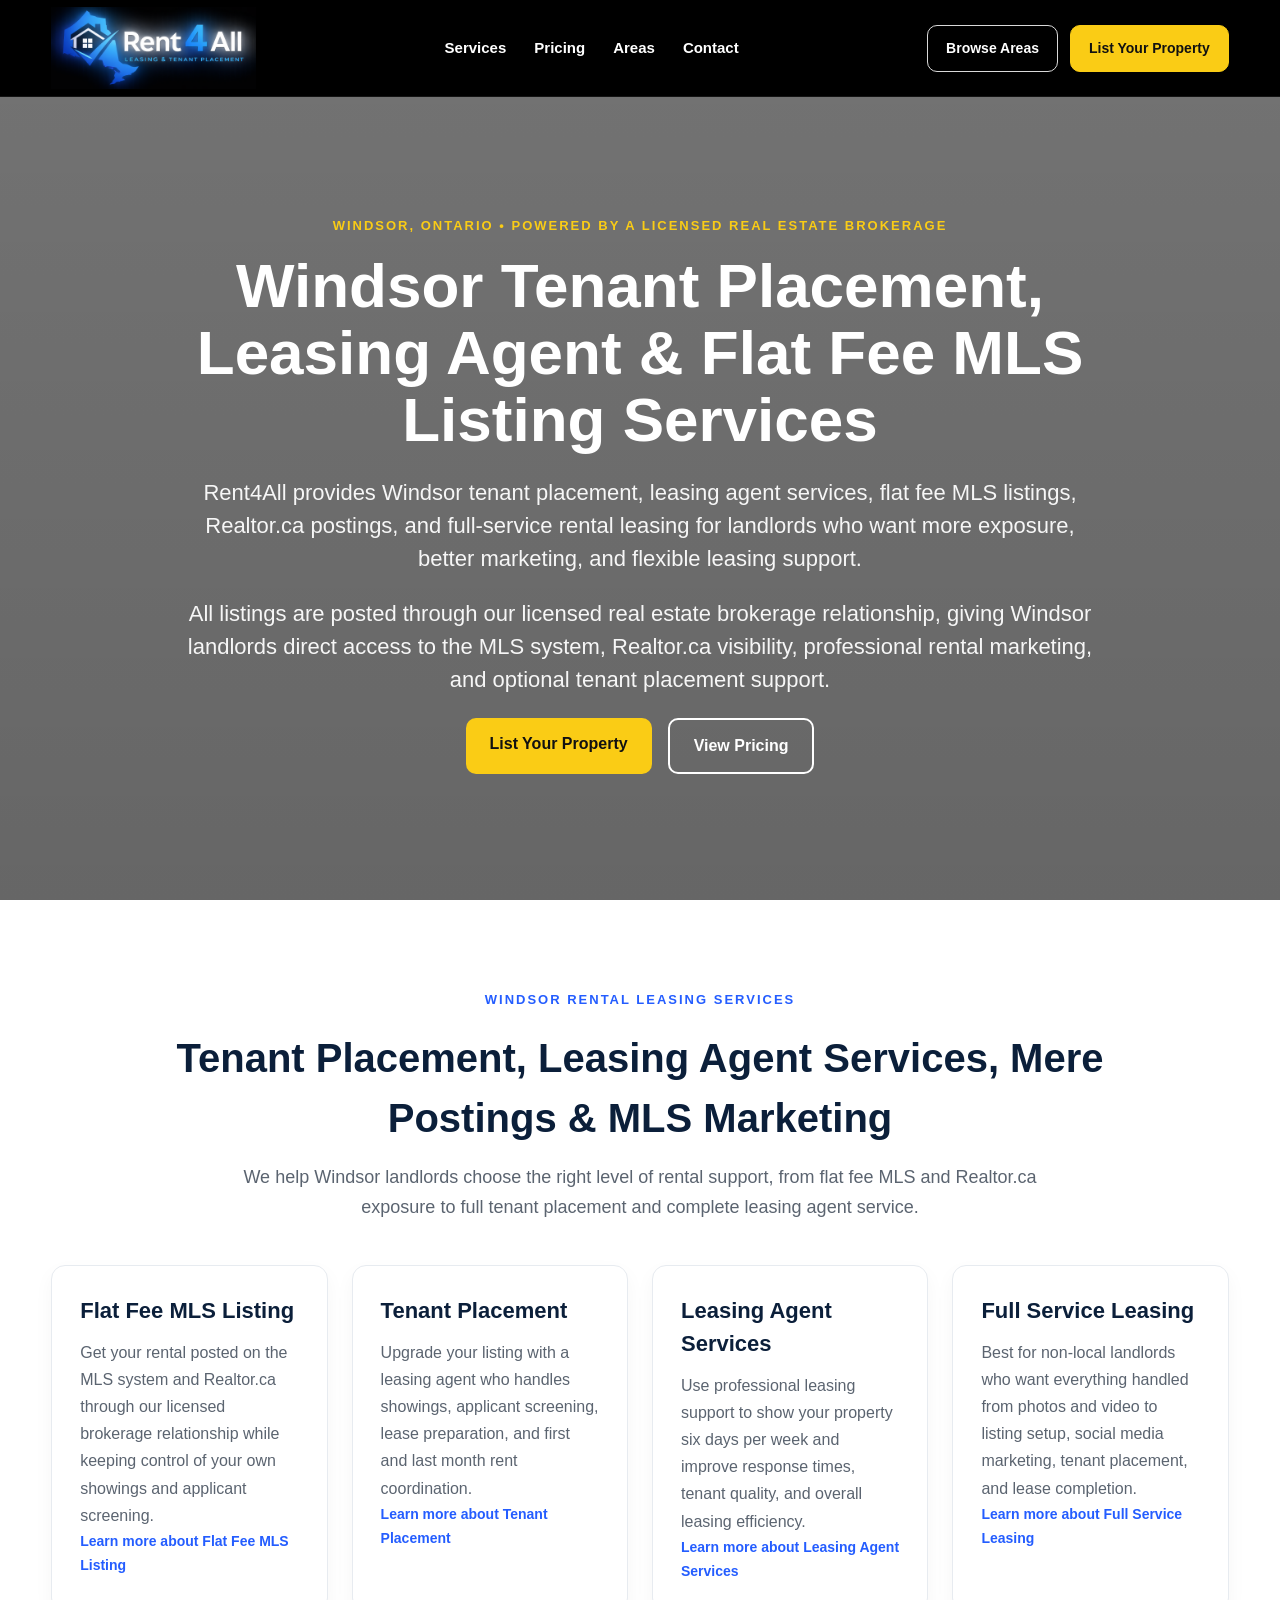
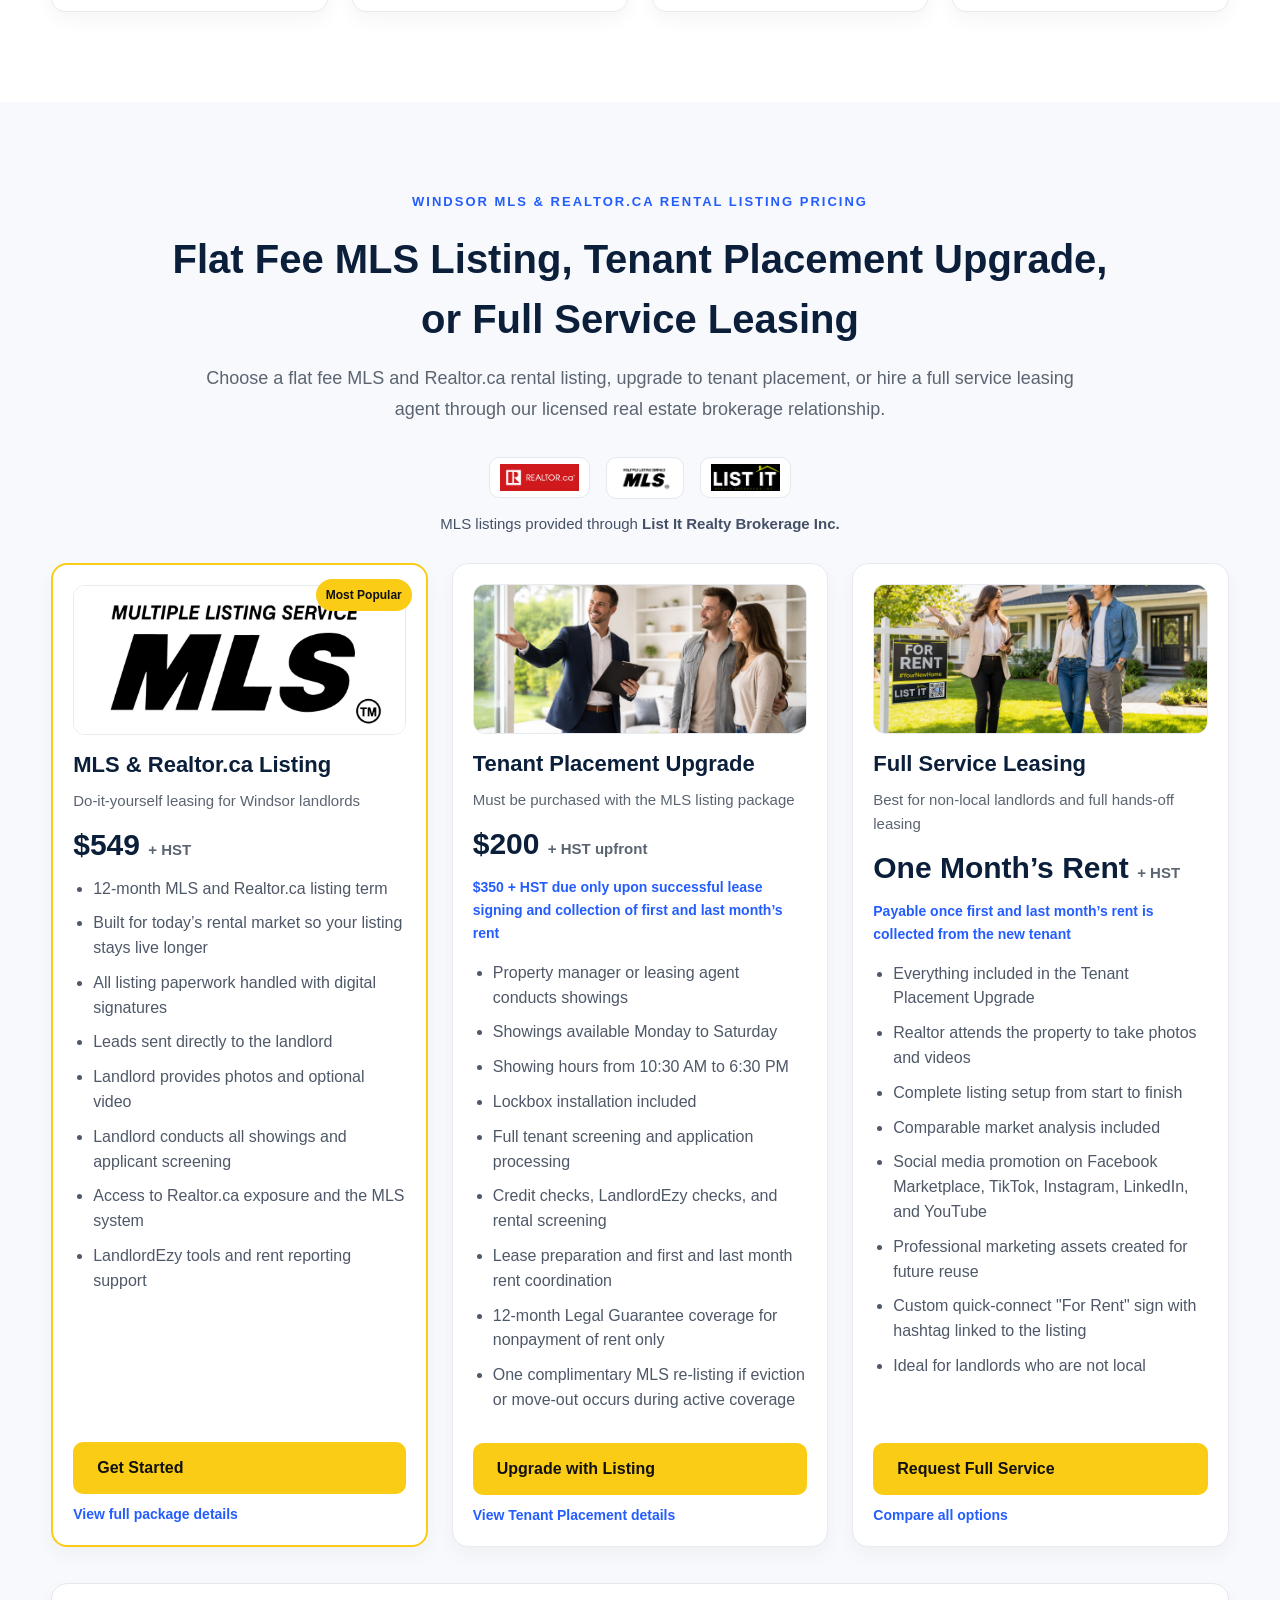
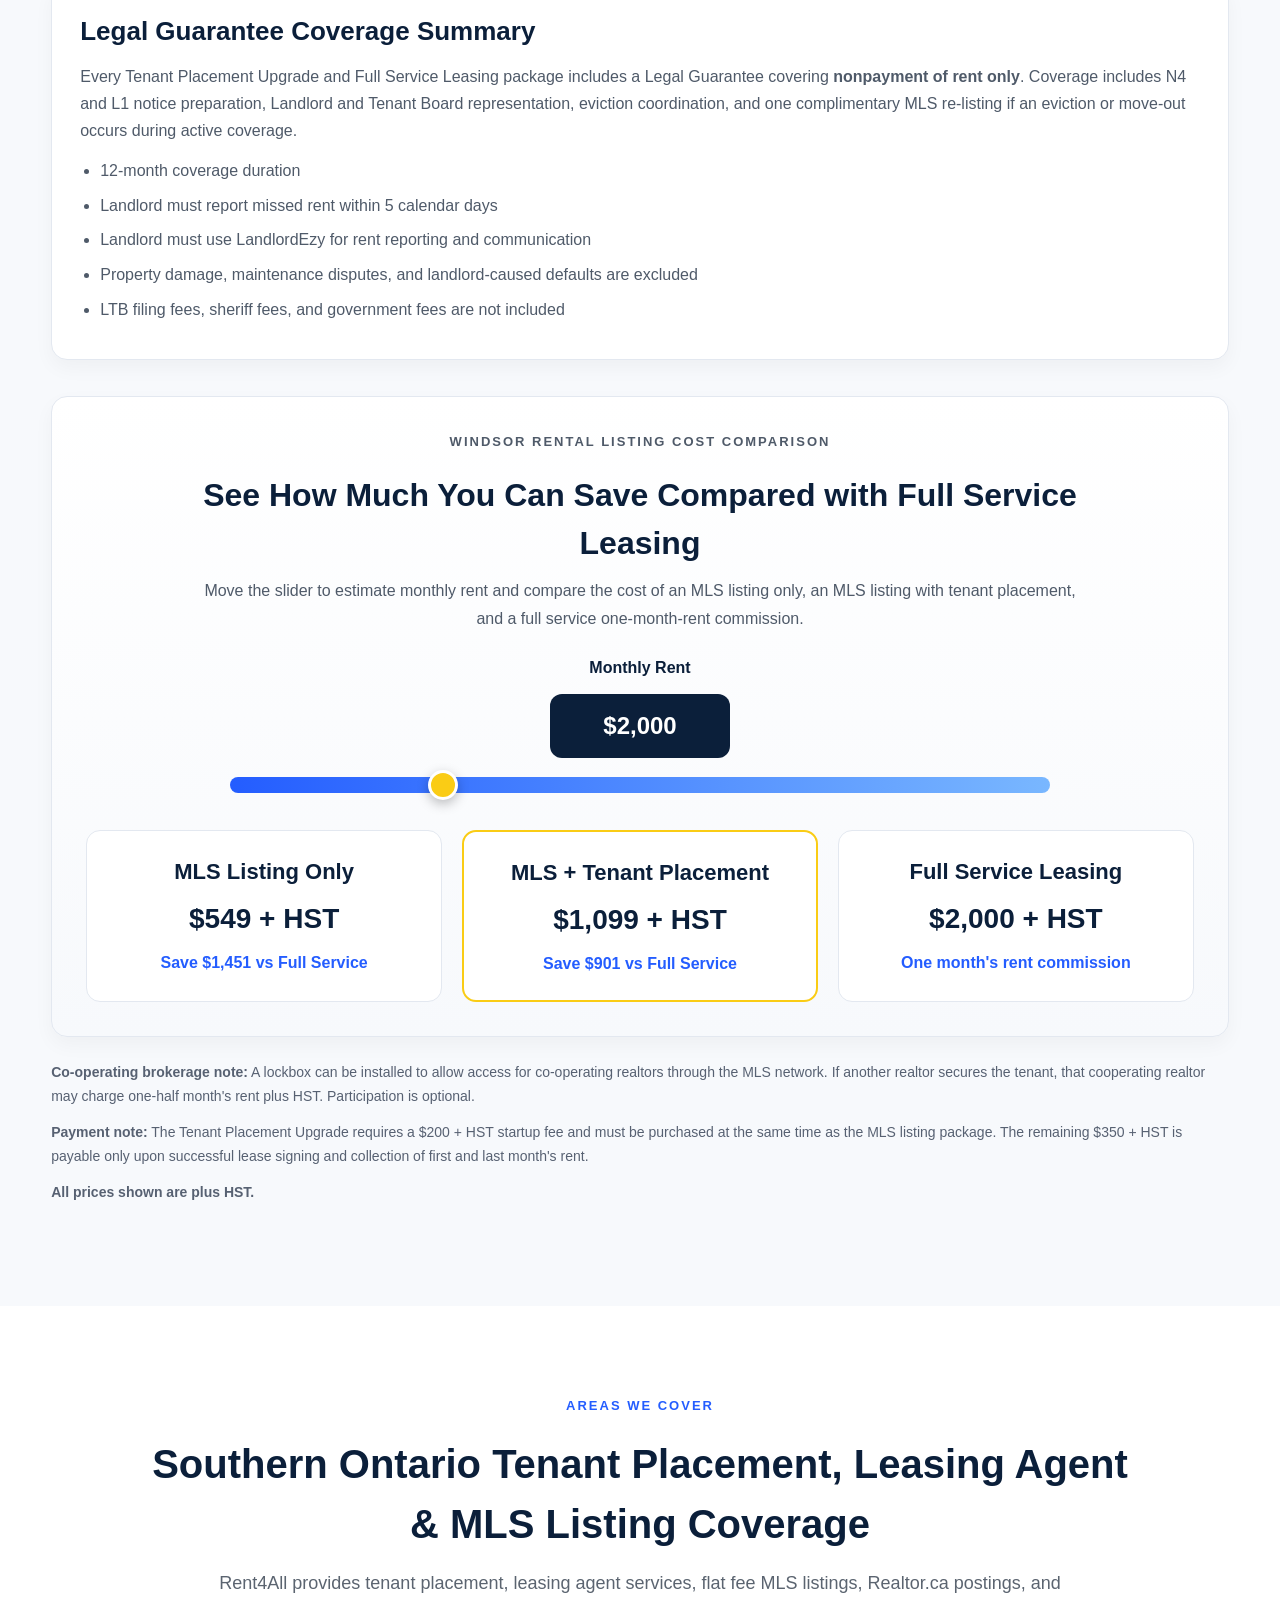
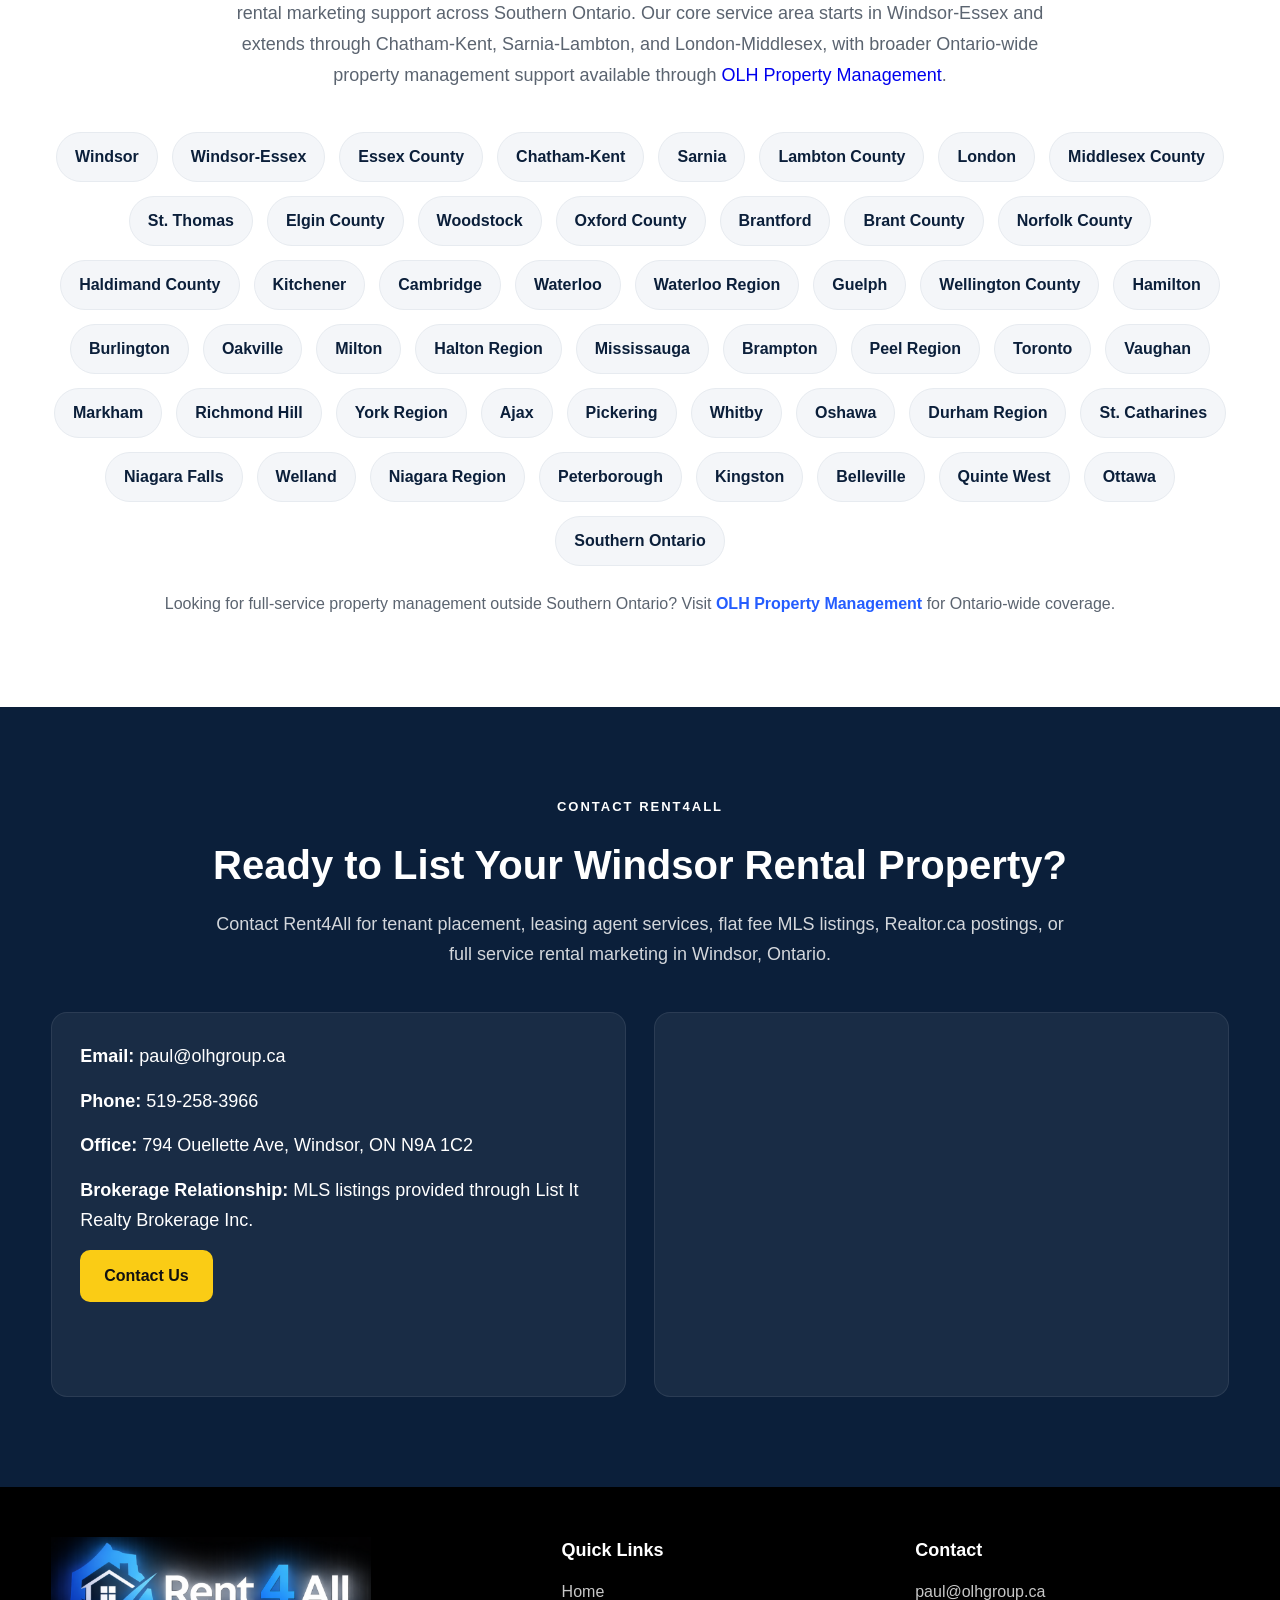
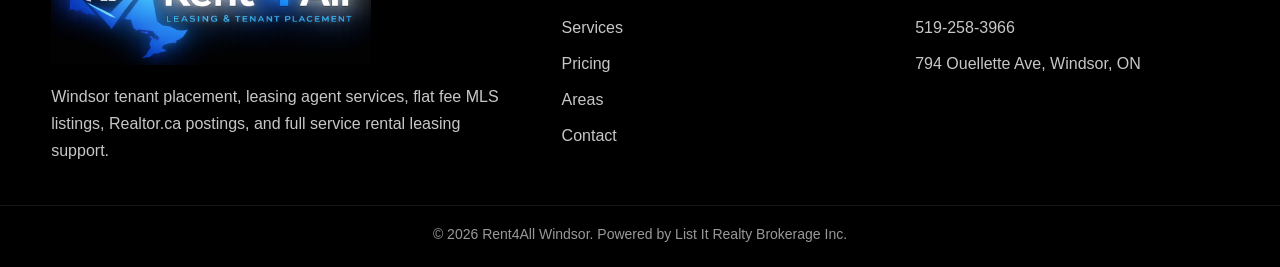
==== commit 3f4caadf: "Home update" ====
--- a/index.html
+++ b/index.html
@@ -7,7 +7,6 @@
   <title>Windsor Tenant Placement, Leasing Agent & Flat Fee MLS Listings | Rent4All</title>
   <meta name="description" content="Windsor tenant placement, leasing agent services, flat fee MLS listings, Realtor.ca postings, mere postings, and full-service rental leasing through a licensed real estate brokerage relationship.">
   <meta name="keywords" content="Windsor tenant placement, Windsor leasing agent, flat fee MLS listing Windsor, Realtor.ca posting Windsor, mere posting Windsor, Windsor rental listing service, MLS rental listing Windsor, tenant placement services Windsor, leasing services Windsor Ontario">
-  
   <meta name="robots" content="index, follow">
   <meta name="author" content="Rent4All">
   <meta name="geo.region" content="CA-ON">
@@ -17,7 +16,7 @@
   <link rel="canonical" href="https://rent4all.ca/">
 
   <meta property="og:title" content="Windsor Tenant Placement, Leasing Agent & Flat Fee MLS Listings | Rent4All">
-  <meta property="og:description" content="Flat fee MLS listings, Realtor.ca postings, tenant placement, and full-service leasing support in Windsor, Ontario.">
+  <meta property="og:description" content="Flat fee MLS listings, Realtor.ca postings, tenant placement, mere postings, and full-service leasing support in Windsor, Ontario.">
   <meta property="og:type" content="website">
   <meta property="og:url" content="https://rent4all.ca/">
   <meta property="og:image" content="https://rent4all.ca/images/Rent4All-Tenant-Placement-Logo.png">
@@ -32,10 +31,7 @@
         "name": "Rent4All",
         "url": "https://rent4all.ca/",
         "image": "https://rent4all.ca/images/Rent4All-Tenant-Placement-Logo.png",
-        "logo": "https://rent4all.ca/images/Rent4All-Tenant-Placement-Logo.png",
         "telephone": "+1-519-258-3966",
-        "email": "paul@olhgroup.ca",
-        "priceRange": "$$",
         "address": {
           "@type": "PostalAddress",
           "streetAddress": "794 Ouellette Ave",
@@ -44,19 +40,14 @@
           "postalCode": "N9A 1C2",
           "addressCountry": "CA"
         },
-        "geo": {
-          "@type": "GeoCoordinates",
-          "latitude": 42.3089,
-          "longitude": -83.0320
-        },
         "sameAs": [
           "https://share.google/olI48NWiExHKRoXZn",
-          "https://olhgroup.ca/",
-          "https://listitrealty.ca/"
+          "https://olhgroup.ca/"
         ],
         "parentOrganization": {
           "@type": "Organization",
-          "name": "List It Realty Brokerage Inc."
+          "name": "List It Realty Brokerage Inc.",
+          "url": "https://listitrealty.ca/"
         }
       }
     ]
@@ -70,7 +61,7 @@
   <header class="site-header" id="siteHeader">
     <div class="container header-inner">
       <a href="index.html" class="site-logo">
-        <img src="images/Rent4All-Tenant-Placement-Logo.png" alt="Rent4All Windsor tenant placement logo">
+        <img src="images/Rent4All-Tenant-Placement-Logo.png" alt="Rent4All Windsor tenant placement and leasing agent services logo">
       </a>
       <nav class="site-nav">
         <a href="#services">Services</a>
@@ -96,226 +87,266 @@
     </div>
   </header>
 
-  <section class="hero" id="hero">
-    <div class="hero-overlay">
-      <div class="container hero-content fade-in">
-        <p class="hero-eyebrow">Windsor, Ontario • Powered by a Licensed Real Estate Brokerage</p>
-        <h1>Windsor Tenant Placement, Leasing Agent & Flat Fee MLS Listing Services</h1>
-        <p class="hero-text">
-          Rent4All provides Windsor tenant placement, leasing agent services, flat fee MLS listings, Realtor.ca postings, and full-service rental leasing for landlords who want more exposure, better marketing, and flexible leasing support.
-        </p>
-        <p class="hero-text">
-          All listings are posted through our licensed real estate brokerage relationship, giving Windsor landlords direct access to the MLS system, Realtor.ca visibility, professional rental marketing, and optional tenant placement support.
-        </p>
-        <div class="hero-buttons">
-          <a href="#contact" class="btn primary">List Your Property</a>
-          <a href="#pricing" class="btn secondary">View Pricing</a>
-        </div>
-      </div>
-    </div>
-  </section>
-
-  <section class="section fade-in" id="services">
-    <div class="container">
-      <div class="section-heading">
-        <p class="section-eyebrow section-eyebrow-dark">Windsor Rental Leasing Services</p>
-        <h2>Tenant Placement, Leasing Agent Services, Mere Postings & MLS Marketing</h2>
-        <p class="section-intro">
-          We help Windsor landlords choose the right level of rental support, from flat fee MLS and Realtor.ca exposure to full tenant placement and complete leasing agent service.
-        </p>
-      </div>
-      <div class="services-grid">
-        <div class="card">
-          <h3>Flat Fee MLS Listing</h3>
-          <p>Get your rental posted on the MLS system and Realtor.ca through our licensed brokerage relationship while keeping control of your own showings and applicant screening.</p>
-          <a href="flat-fee-mls-listing-windsor.html" class="text-link">Learn more about Flat Fee MLS Listing</a>
-        </div>
-        <div class="card">
-          <h3>Tenant Placement</h3>
-          <p>Upgrade your listing with a leasing agent who handles showings, applicant screening, lease preparation, and first and last month rent coordination.</p>
-          <a href="tenant-placement-windsor.html" class="text-link">Learn more about Tenant Placement</a>
-        </div>
-        <div class="card">
-          <h3>Leasing Agent Services</h3>
-          <p>Use professional leasing support to show your property six days per week and improve response times, tenant quality, and overall leasing efficiency.</p>
-          <a href="leasing-agent-windsor.html" class="text-link">Learn more about Leasing Agent Services</a>
-        </div>
-        <div class="card">
-          <h3>Full Service Leasing</h3>
-          <p>Best for non-local landlords who want everything handled from photos and video to listing setup, social media marketing, tenant placement, and lease completion.</p>
-          <a href="full-service-leasing-windsor.html" class="text-link">Learn more about Full Service Leasing</a>
-        </div>
-      </div>
-    </div>
-  </section>
-
-  <section class="section pricing-section" id="pricing">
-    <div class="container">
-      <div class="pricing-header">
-        <p class="pricing-eyebrow pricing-eyebrow-blue">Windsor MLS & Realtor.ca Rental Listing Pricing</p>
-        <h2>Flat Fee MLS Listing, Tenant Placement Upgrade, or Full Service Leasing</h2>
-        <p class="section-intro pricing-intro">
-          Choose a flat fee MLS and Realtor.ca rental listing, upgrade to tenant placement, or hire a full service leasing agent through our licensed real estate brokerage relationship.
-        </p>
-      </div>
-
-      <div class="pricing-trust-logos">
-        <img src="images/Tenant-Placement-Windsor-Realtor-Flat-Fee-Listing.png" alt="Realtor.ca logo">
-        <img src="images/flat-fee-mls-listing-windsor.jpg" alt="MLS logo">
-        <img src="images/list-it-realty-brokerage-flat-fee-listing-windsor.png" alt="List It Realty Logo">
-      </div>
-
-      <div class="brokerage-note">
-        MLS listings provided through <strong>List It Realty Brokerage Inc.</strong>
-      </div>
-
-      <div class="pricing-grid pricing-grid-3">
-        <article class="pricing-card featured-card">
-          <div class="pricing-badge">Most Popular</div>
-          <div class="pricing-image-wrap">
-            <img src="images/flat-fee-mls-listing-windsor.jpg" alt="Flat fee MLS Windsor" class="pricing-card-image">
-          </div>
-          <h3>MLS & Realtor.ca Listing</h3>
-          <p class="pricing-subtitle">Do-it-yourself leasing for Windsor landlords</p>
-          <p class="price">$549 <span>+ HST</span></p>
-          <ul class="pricing-features">
-            <li>12-month MLS and Realtor.ca listing term</li>
-            <li>All listing paperwork handled with digital signatures</li>
-            <li>Leads sent directly to the landlord</li>
-            <li>Landlord conducts all showings and applicant screening</li>
-            <li>LandlordEzy tools and rent reporting support</li>
+  <main>
+    <section class="hero" id="hero">
+      <div class="hero-overlay">
+        <div class="container hero-content fade-in">
+          <p class="hero-eyebrow">Windsor, Ontario • Powered by a Licensed Real Estate Brokerage</p>
+          <h1>Windsor Tenant Placement, Leasing Agent & Flat Fee MLS Listing Services</h1>
+          <p class="hero-text">
+            Rent4All provides Windsor tenant placement, leasing agent services, flat fee MLS listings, Realtor.ca postings, and full-service rental leasing for landlords who want more exposure, better marketing, and flexible leasing support.
+          </p>
+          <p class="hero-text">
+            All listings are posted through our licensed real estate brokerage relationship, giving Windsor landlords direct access to the MLS system, Realtor.ca visibility, professional rental marketing, and optional tenant placement support.
+          </p>
+          <div class="hero-buttons">
+            <a href="#contact" class="btn primary">List Your Property</a>
+            <a href="#pricing" class="btn secondary">View Pricing</a>
+          </div>
+        </div>
+      </div>
+    </section>
+
+    <section class="section fade-in" id="services">
+      <div class="container">
+        <div class="section-heading">
+          <p class="section-eyebrow section-eyebrow-dark">Windsor Rental Leasing Services</p>
+          <h2>Tenant Placement, Leasing Agent Services, Mere Postings & MLS Marketing</h2>
+          <p class="section-intro">
+            We help Windsor landlords choose the right level of rental support, from flat fee MLS and Realtor.ca exposure to full tenant placement and complete leasing agent service.
+          </p>
+        </div>
+
+        <div class="services-grid">
+          <div class="card">
+            <h3>Flat Fee MLS Listing</h3>
+            <p>Get your rental posted on the MLS system and Realtor.ca through our licensed brokerage relationship while keeping control of your own showings and applicant screening.</p>
+            <a href="flat-fee-mls-listing-windsor.html" class="text-link">Learn more about Flat Fee MLS Listing</a>
+          </div>
+          <div class="card">
+            <h3>Tenant Placement</h3>
+            <p>Upgrade your listing with a leasing agent who handles showings, applicant screening, lease preparation, and first and last month rent coordination.</p>
+            <a href="tenant-placement-windsor.html" class="text-link">Learn more about Tenant Placement</a>
+          </div>
+          <div class="card">
+            <h3>Leasing Agent Services</h3>
+            <p>Use professional leasing support to show your property six days per week and improve response times, tenant quality, and overall leasing efficiency.</p>
+            <a href="leasing-agent-windsor.html" class="text-link">Learn more about Leasing Agent Services</a>
+          </div>
+          <div class="card">
+            <h3>Full Service Leasing</h3>
+            <p>Best for non-local landlords who want everything handled from photos and video to listing setup, social media marketing, tenant placement, and lease completion.</p>
+            <a href="full-service-leasing-windsor.html" class="text-link">Learn more about Full Service Leasing</a>
+          </div>
+        </div>
+      </div>
+    </section>
+
+    <section class="section pricing-section" id="pricing">
+      <div class="container">
+        <div class="pricing-header">
+          <p class="pricing-eyebrow pricing-eyebrow-blue">Windsor MLS & Realtor.ca Rental Listing Pricing</p>
+          <h2>Flat Fee MLS Listing, Tenant Placement Upgrade, or Full Service Leasing</h2>
+          <p class="section-intro pricing-intro">
+            Choose a flat fee MLS and Realtor.ca rental listing, upgrade to tenant placement, or hire a full service leasing agent through our licensed real estate brokerage relationship.
+          </p>
+        </div>
+
+        <div class="pricing-trust-logos">
+          <img src="images/Tenant-Placement-Windsor-Realtor-Flat-Fee-Listing.png" alt="Realtor.ca logo for Windsor flat fee rental listing services">
+          <img src="images/flat-fee-mls-listing-windsor.jpg" alt="MLS multiple listing service logo for Windsor rental listings">
+          <img src="images/list-it-realty-brokerage-flat-fee-listing-windsor.png" alt="List It Realty Brokerage Inc logo for Windsor MLS rental listing services">
+        </div>
+
+        <div class="brokerage-note">
+          MLS listings provided through <strong>List It Realty Brokerage Inc.</strong>
+        </div>
+
+        <div class="pricing-grid pricing-grid-3">
+          <article class="pricing-card featured-card">
+            <div class="pricing-badge">Most Popular</div>
+            <div class="pricing-image-wrap">
+              <img src="images/flat-fee-mls-listing-windsor.jpg" alt="Flat fee MLS and Realtor.ca listing services in Windsor Ontario" class="pricing-card-image">
+            </div>
+            <h3>MLS & Realtor.ca Listing</h3>
+            <p class="pricing-subtitle">Do-it-yourself leasing for Windsor landlords</p>
+            <p class="price">$549 <span>+ HST</span></p>
+            <ul class="pricing-features">
+              <li>12-month MLS and Realtor.ca listing term</li>
+              <li>Built for today’s rental market so your listing stays live longer</li>
+              <li>All listing paperwork handled with digital signatures</li>
+              <li>Leads sent directly to the landlord</li>
+              <li>Landlord provides photos and optional video</li>
+              <li>Landlord conducts all showings and applicant screening</li>
+              <li>Access to Realtor.ca exposure and the MLS system</li>
+              <li>LandlordEzy tools and rent reporting support</li>
+            </ul>
+            <div class="pricing-card-footer">
+              <a href="#contact" class="btn primary">Get Started</a>
+              <a href="pricing-details.html" class="text-link">View full package details</a>
+            </div>
+          </article>
+
+          <article class="pricing-card">
+            <div class="pricing-image-wrap">
+              <img src="images/tenant-placement-leasing-services-windsor.png" alt="Professional tenant placement and leasing services in Windsor Ontario" class="pricing-card-image">
+            </div>
+            <h3>Tenant Placement Upgrade</h3>
+            <p class="pricing-subtitle">Must be purchased with the MLS listing package</p>
+            <p class="price">$200 <span>+ HST upfront</span></p>
+            <p class="pricing-payment-note">$350 + HST due only upon successful lease signing and collection of first and last month’s rent</p>
+            <ul class="pricing-features">
+              <li>Property manager or leasing agent conducts showings</li>
+              <li>Showings available Monday to Saturday</li>
+              <li>Showing hours from 10:30 AM to 6:30 PM</li>
+              <li>Lockbox installation included</li>
+              <li>Full tenant screening and application processing</li>
+              <li>Credit checks, LandlordEzy checks, and rental screening</li>
+              <li>Lease preparation and first and last month rent coordination</li>
+              <li>12-month Legal Guarantee coverage for nonpayment of rent only</li>
+              <li>One complimentary MLS re-listing if eviction or move-out occurs during active coverage</li>
+            </ul>
+            <div class="pricing-card-footer">
+              <a href="#contact" class="btn primary">Upgrade with Listing</a>
+              <a href="tenant-placement-windsor.html" class="text-link">View Tenant Placement details</a>
+            </div>
+          </article>
+
+          <article class="pricing-card">
+            <div class="pricing-image-wrap">
+              <img src="images/tenant-placement-leasing-services-windsor-ontario.png" alt="Full service leasing agent showing a rental property in Windsor Ontario" class="pricing-card-image">
+            </div>
+            <h3>Full Service Leasing</h3>
+            <p class="pricing-subtitle">Best for non-local landlords and full hands-off leasing</p>
+            <p class="price">One Month’s Rent <span>+ HST</span></p>
+            <p class="pricing-payment-note">Payable once first and last month’s rent is collected from the new tenant</p>
+            <ul class="pricing-features">
+              <li>Everything included in the Tenant Placement Upgrade</li>
+              <li>Realtor attends the property to take photos and videos</li>
+              <li>Complete listing setup from start to finish</li>
+              <li>Comparable market analysis included</li>
+              <li>Social media promotion on Facebook Marketplace, TikTok, Instagram, LinkedIn, and YouTube</li>
+              <li>Professional marketing assets created for future reuse</li>
+              <li>Custom quick-connect "For Rent" sign with hashtag linked to the listing</li>
+              <li>Ideal for landlords who are not local</li>
+            </ul>
+            <div class="pricing-card-footer">
+              <a href="#contact" class="btn primary">Request Full Service</a>
+              <a href="pricing-details.html" class="text-link">Compare all options</a>
+            </div>
+          </article>
+        </div>
+
+        <div class="legal-guarantee-box">
+          <h3>Legal Guarantee Coverage Summary</h3>
+          <p>Every Tenant Placement Upgrade and Full Service Leasing package includes a Legal Guarantee covering <strong>nonpayment of rent only</strong>. Coverage includes N4 and L1 notice preparation, Landlord and Tenant Board representation, eviction coordination, and one complimentary MLS re-listing if an eviction or move-out occurs during active coverage.</p>
+          <ul class="legal-guarantee-list">
+            <li>12-month coverage duration</li>
+            <li>Landlord must report missed rent within 5 calendar days</li>
+            <li>Landlord must use LandlordEzy for rent reporting and communication</li>
+            <li>Property damage, maintenance disputes, and landlord-caused defaults are excluded</li>
+            <li>LTB filing fees, sheriff fees, and government fees are not included</li>
           </ul>
-          <div class="pricing-card-footer">
-            <a href="#contact" class="btn primary">Get Started</a>
-            <a href="pricing-details.html" class="text-link">View full package details</a>
-          </div>
-        </article>
-
-        <article class="pricing-card">
-          <div class="pricing-image-wrap">
-            <img src="images/tenant-placement-leasing-services-windsor.png" alt="Tenant Placement Windsor" class="pricing-card-image">
-          </div>
-          <h3>Tenant Placement Upgrade</h3>
-          <p class="pricing-subtitle">Must be purchased with the MLS listing package</p>
-          <p class="price">$200 <span>+ HST upfront</span></p>
-          <p class="pricing-payment-note">$350 + HST due only upon successful lease signing</p>
-          <ul class="pricing-features">
-            <li>Leasing agent conducts showings (Mon-Sat 10:30-6:30)</li>
-            <li>Lockbox installation and Full tenant screening</li>
-            <li>Credit checks, LandlordEzy checks, and lease preparation</li>
-            <li>12-month Legal Guarantee for nonpayment of rent</li>
-          </ul>
-          <div class="pricing-card-footer">
-            <a href="#contact" class="btn primary">Upgrade with Listing</a>
-            <a href="tenant-placement-windsor.html" class="text-link">View Tenant Placement details</a>
-          </div>
-        </article>
-
-        <article class="pricing-card">
-          <div class="pricing-image-wrap">
-            <img src="images/tenant-placement-leasing-services-windsor-ontario.png" alt="Full Service Leasing Windsor" class="pricing-card-image">
-          </div>
-          <h3>Full Service Leasing</h3>
-          <p class="pricing-subtitle">Best for hands-off leasing</p>
-          <p class="price">One Month’s Rent <span>+ HST</span></p>
-          <ul class="pricing-features">
-            <li>Everything in Tenant Placement + Professional Photos/Video</li>
-            <li>Complete listing setup and market analysis</li>
-            <li>Social Media promotion (FB, TikTok, IG, YT)</li>
-            <li>Custom quick-connect "For Rent" signage</li>
-          </ul>
-          <div class="pricing-card-footer">
-            <a href="#contact" class="btn primary">Request Full Service</a>
-            <a href="pricing-details.html" class="text-link">Compare all options</a>
-          </div>
-        </article>
-      </div>
-
-      <div class="legal-guarantee-box">
-        <h3>Legal Guarantee Coverage Summary</h3>
-        <p>Every Tenant Placement Upgrade and Full Service Leasing package includes a Legal Guarantee covering <strong>nonpayment of rent only</strong>. Coverage includes N4 and L1 notice preparation, Landlord and Tenant Board representation, eviction coordination, and one complimentary MLS re-listing.</p>
-        <ul class="legal-guarantee-list">
-          <li>12-month coverage duration</li>
-          <li>Landlord must report missed rent within 5 calendar days</li>
-          <li>Landlord must use LandlordEzy for rent reporting</li>
-          <li>Property damage and maintenance disputes are excluded</li>
-        </ul>
-      </div>
-
-      <div class="savings-calculator">
-        <div class="savings-header">
-          <p class="pricing-eyebrow pricing-eyebrow-blue">Windsor Rental Listing Cost Comparison</p>
-          <h3>See How Much You Can Save Compared with Full Service Leasing</h3>
-        </div>
-        <div class="slider-wrap">
-          <label for="rentSlider">Monthly Rent</label>
-          <div class="rent-display" id="rentDisplay">$2,000</div>
-          <input type="range" id="rentSlider" min="1000" max="5000" step="100" value="2000">
-        </div>
-        <div class="savings-results">
-          <div class="savings-box"><h4>MLS Only</h4><p class="savings-cost">$549 + HST</p><p class="savings-save" id="mlsOnlySave">Save $1,451</p></div>
-          <div class="savings-box highlight"><h4>MLS + Placement</h4><p class="savings-cost">$1,099 + HST</p><p class="savings-save" id="mlsTenantSave">Save $901</p></div>
-          <div class="savings-box"><h4>Full Service</h4><p class="savings-cost" id="fullServiceCost">$2,000 + HST</p><p class="savings-save">1 Month Commission</p></div>
-        </div>
-      </div>
-
-      <div class="pricing-disclosures">
-        <p><strong>Co-operating brokerage note:</strong> A lockbox can be installed to allow access for co-operating realtors. If another realtor secures the tenant, that realtor may charge one-half month's rent plus HST.</p>
-        <p><strong>Payment note:</strong> Tenant Placement requires $200 upfront with listing purchase. The remaining $350 is payable upon lease signing.</p>
-      </div>
-    </div>
-  </section>
-
-  <section class="section fade-in" id="areas">
-    <div class="container">
-      <div class="section-heading">
-        <h2>Southern Ontario Coverage</h2>
-      </div>
-      <div class="areas-list">
-        <span>Windsor</span><span>Windsor-Essex</span><span>Essex County</span><span>Chatham-Kent</span><span>Sarnia</span><span>Lambton County</span><span>London</span><span>Middlesex County</span><span>St. Thomas</span><span>Elgin County</span><span>Woodstock</span><span>Oxford County</span><span>Brantford</span><span>Brant County</span><span>Norfolk County</span><span>Haldimand County</span><span>Kitchener</span><span>Cambridge</span><span>Waterloo</span><span>Waterloo Region</span><span>Guelph</span><span>Wellington County</span><span>Hamilton</span><span>Burlington</span><span>Oakville</span><span>Milton</span><span>Halton Region</span><span>Mississauga</span><span>Brampton</span><span>Peel Region</span><span>Toronto</span><span>Vaughan</span><span>Markham</span><span>Richmond Hill</span><span>York Region</span><span>Ajax</span><span>Pickering</span><span>Whitby</span><span>Oshawa</span><span>Durham Region</span><span>St. Catharines</span><span>Niagara Falls</span><span>Welland</span><span>Niagara Region</span><span>Peterborough</span><span>Kingston</span><span>Belleville</span><span>Quinte West</span><span>Ottawa</span><span>Southern Ontario</span>
-      </div>
-      <div class="areas-note">
-        <p>Looking for full-service property management? Visit <a href="https://olhgroup.ca/">OLH Property Management</a>.</p>
-      </div>
-    </div>
-  </section>
-
-  <section class="section contact-section fade-in" id="contact">
-    <div class="container">
-      <div class="contact-grid">
-        <div class="contact-box">
-          <p><strong>Email:</strong> paul@olhgroup.ca</p>
-          <p><strong>Phone:</strong> 519-258-3966</p>
-          <p><strong>Office:</strong> 794 Ouellette Ave, Windsor, ON</p>
-          <p>Brokerage: List It Realty Brokerage Inc.</p>
-          <a href="mailto:paul@olhgroup.ca" class="btn primary">Contact Us</a>
-        </div>
-        <div class="map-box">
-          <iframe src="https://www.google.com/maps/embed?pb=!1m18!1m12!1m3!1d2950.816654904576!2d-83.034588623405!3d42.30700813871485!2m3!1f0!2f0!3f0!3m2!1i1024!2i768!4f13.1!3m3!1m2!1s0x883b2d131438996b%3A0xc3f7a8b6680be406!2s794%20Ouellette%20Ave%2C%20Windsor%2C%20ON%20N9A%201C2!5e0!3m2!1sen!2sca!4v1712431234567!5m2!1sen!2sca" width="100%" height="320" style="border:0;" allowfullscreen="" loading="lazy"></iframe>
-        </div>
-      </div>
-    </div>
-  </section>
-
-  <footer class="site-footer">
-    <div class="container footer-inner">
-      <div class="footer-brand">
-        <img src="images/Rent4All-Tenant-Placement-Logo.png" alt="Rent4All Logo" class="footer-logo">
-      </div>
-      <div class="footer-links">
-        <h3>Quick Links</h3>
-        <a href="#hero">Home</a><a href="#services">Services</a><a href="#pricing">Pricing</a><a href="#areas">Areas</a>
-      </div>
-      <div class="footer-contact">
-        <h3>Contact</h3>
-        <p>paul@olhgroup.ca</p>
-        <p>519-258-3966</p>
-      </div>
-    </div>
-    <div class="footer-bottom">
-      <p>© 2026 Rent4All. Powered by List It Realty Brokerage Inc.</p>
-    </div>
-  </footer>
+        </div>
+
+        <div class="savings-calculator">
+          <div class="savings-header">
+            <p class="pricing-eyebrow pricing-eyebrow-blue">Windsor Rental Listing Cost Comparison</p>
+            <h3>See How Much You Can Save Compared with Full Service Leasing</h3>
+            <p>Move the slider to estimate monthly rent and compare the cost of an MLS listing only, an MLS listing with tenant placement, and a full service one-month-rent commission.</p>
+          </div>
+          <div class="slider-wrap">
+            <label for="rentSlider">Monthly Rent</label>
+            <div class="rent-display" id="rentDisplay">$2,000</div>
+            <input type="range" id="rentSlider" min="1000" max="5000" step="100" value="2000">
+          </div>
+          <div class="savings-results">
+            <div class="savings-box">
+              <h4>MLS Listing Only</h4>
+              <p class="savings-cost" id="mlsOnlyCost">$549 + HST</p>
+              <p class="savings-save" id="mlsOnlySave">Save $1,451 vs Full Service</p>
+            </div>
+            <div class="savings-box highlight">
+              <h4>MLS + Tenant Placement</h4>
+              <p class="savings-cost" id="mlsTenantCost">$1,099 + HST</p>
+              <p class="savings-save" id="mlsTenantSave">Save $901 vs Full Service</p>
+            </div>
+            <div class="savings-box">
+              <h4>Full Service Leasing</h4>
+              <p class="savings-cost" id="fullServiceCost">$2,000 + HST</p>
+              <p class="savings-save">One month's rent commission</p>
+            </div>
+          </div>
+        </div>
+
+        <div class="pricing-disclosures">
+          <p><strong>Co-operating brokerage note:</strong> A lockbox can be installed to allow access for co-operating realtors through the MLS network. If another realtor secures the tenant, that cooperating realtor may charge one-half month's rent plus HST. Participation is optional.</p>
+          <p><strong>Payment note:</strong> The Tenant Placement Upgrade requires a $200 + HST startup fee and must be purchased at the same time as the MLS listing package. The remaining $350 + HST is payable only upon successful lease signing and collection of first and last month's rent.</p>
+          <p><strong>All prices shown are plus HST.</strong></p>
+        </div>
+      </div>
+    </section>
+
+    <section class="section fade-in" id="areas">
+      <div class="container">
+        <div class="section-heading">
+          <p class="section-eyebrow section-eyebrow-dark">Areas We Cover</p>
+          <h2>Southern Ontario Tenant Placement, Leasing Agent & MLS Listing Coverage</h2>
+          <p class="section-intro">
+            Rent4All provides tenant placement, leasing agent services, flat fee MLS listings, Realtor.ca postings, and rental marketing support across Southern Ontario. Our core service area starts in Windsor-Essex and extends through Chatham-Kent, Sarnia-Lambton, and London-Middlesex, with broader Ontario-wide property management support available through <a href="https://olhgroup.ca/" target="_blank" rel="noopener">OLH Property Management</a>.
+          </p>
+        </div>
+        <div class="areas-list">
+          <span>Windsor</span><span>Windsor-Essex</span><span>Essex County</span><span>Chatham-Kent</span><span>Sarnia</span><span>Lambton County</span><span>London</span><span>Middlesex County</span><span>St. Thomas</span><span>Elgin County</span><span>Woodstock</span><span>Oxford County</span><span>Brantford</span><span>Brant County</span><span>Norfolk County</span><span>Haldimand County</span><span>Kitchener</span><span>Cambridge</span><span>Waterloo</span><span>Waterloo Region</span><span>Guelph</span><span>Wellington County</span><span>Hamilton</span><span>Burlington</span><span>Oakville</span><span>Milton</span><span>Halton Region</span><span>Mississauga</span><span>Brampton</span><span>Peel Region</span><span>Toronto</span><span>Vaughan</span><span>Markham</span><span>Richmond Hill</span><span>York Region</span><span>Ajax</span><span>Pickering</span><span>Whitby</span><span>Oshawa</span><span>Durham Region</span><span>St. Catharines</span><span>Niagara Falls</span><span>Welland</span><span>Niagara Region</span><span>Peterborough</span><span>Kingston</span><span>Belleville</span><span>Quinte West</span><span>Ottawa</span><span>Southern Ontario</span>
+        </div>
+        <div class="areas-note">
+          <p>Looking for full-service property management outside Southern Ontario? Visit <a href="https://olhgroup.ca/" target="_blank" rel="noopener">OLH Property Management</a> for Ontario-wide coverage.</p>
+        </div>
+      </div>
+    </section>
+
+    <section class="section contact-section fade-in" id="contact">
+      <div class="container">
+        <div class="section-heading section-heading-light">
+          <p class="section-eyebrow">Contact Rent4All</p>
+          <h2>Ready to List Your Windsor Rental Property?</h2>
+          <p class="section-intro">Contact Rent4All for tenant placement, leasing agent services, flat fee MLS listings, Realtor.ca postings, or full service rental marketing in Windsor, Ontario.</p>
+        </div>
+        <div class="contact-grid">
+          <div class="contact-box">
+            <p><strong>Email:</strong> <a href="mailto:paul@olhgroup.ca">paul@olhgroup.ca</a></p>
+            <p><strong>Phone:</strong> <a href="tel:5192583966">519-258-3966</a></p>
+            <p><strong>Office:</strong> 794 Ouellette Ave, Windsor, ON N9A 1C2</p>
+            <p><strong>Brokerage Relationship:</strong> MLS listings provided through List It Realty Brokerage Inc.</p>
+            <a href="mailto:paul@olhgroup.ca" class="btn primary">Contact Us</a>
+          </div>
+          <div class="map-box">
+            <iframe src="https://www.google.com/maps/embed?pb=!1m18!1m12!1m3!1d2950.5484841961226!2d-83.0345!3d42.3089!2m3!1f0!2f0!3f0!3m2!1i1024!2i768!4f13.1!3m3!1m2!1s0x883b2d1633333333%3A0x3333333333333333!2s794%20Ouellette%20Ave%2C%20Windsor%2C%20ON%20N9A%201C2!5e0!3m2!1sen!2sca!4v1649280000000!5m2!1sen!2sca0" width="100%" height="320" style="border:0;" allowfullscreen="" loading="lazy"></iframe>
+          </div>
+        </div>
+      </div>
+    </section>
+
+    <footer class="site-footer">
+      <div class="container footer-inner">
+        <div class="footer-brand">
+          <img src="images/Rent4All-Tenant-Placement-Logo.png" alt="Rent4All Windsor Logo" class="footer-logo">
+          <p class="footer-tagline">Windsor tenant placement, leasing agent services, flat fee MLS listings, Realtor.ca postings, and full service rental leasing support.</p>
+        </div>
+        <div class="footer-links">
+          <h3>Quick Links</h3>
+          <a href="#hero">Home</a><a href="#services">Services</a><a href="#pricing">Pricing</a><a href="#areas">Areas</a><a href="#contact">Contact</a>
+        </div>
+        <div class="footer-contact">
+          <h3>Contact</h3>
+          <p>paul@olhgroup.ca</p><p>519-258-3966</p><p>794 Ouellette Ave, Windsor, ON</p>
+        </div>
+      </div>
+      <div class="footer-bottom">
+        <p>© 2026 Rent4All Windsor. Powered by List It Realty Brokerage Inc.</p>
+      </div>
+    </footer>
+  </main>
 
   <script src="js/script.js"></script>
 </body>
